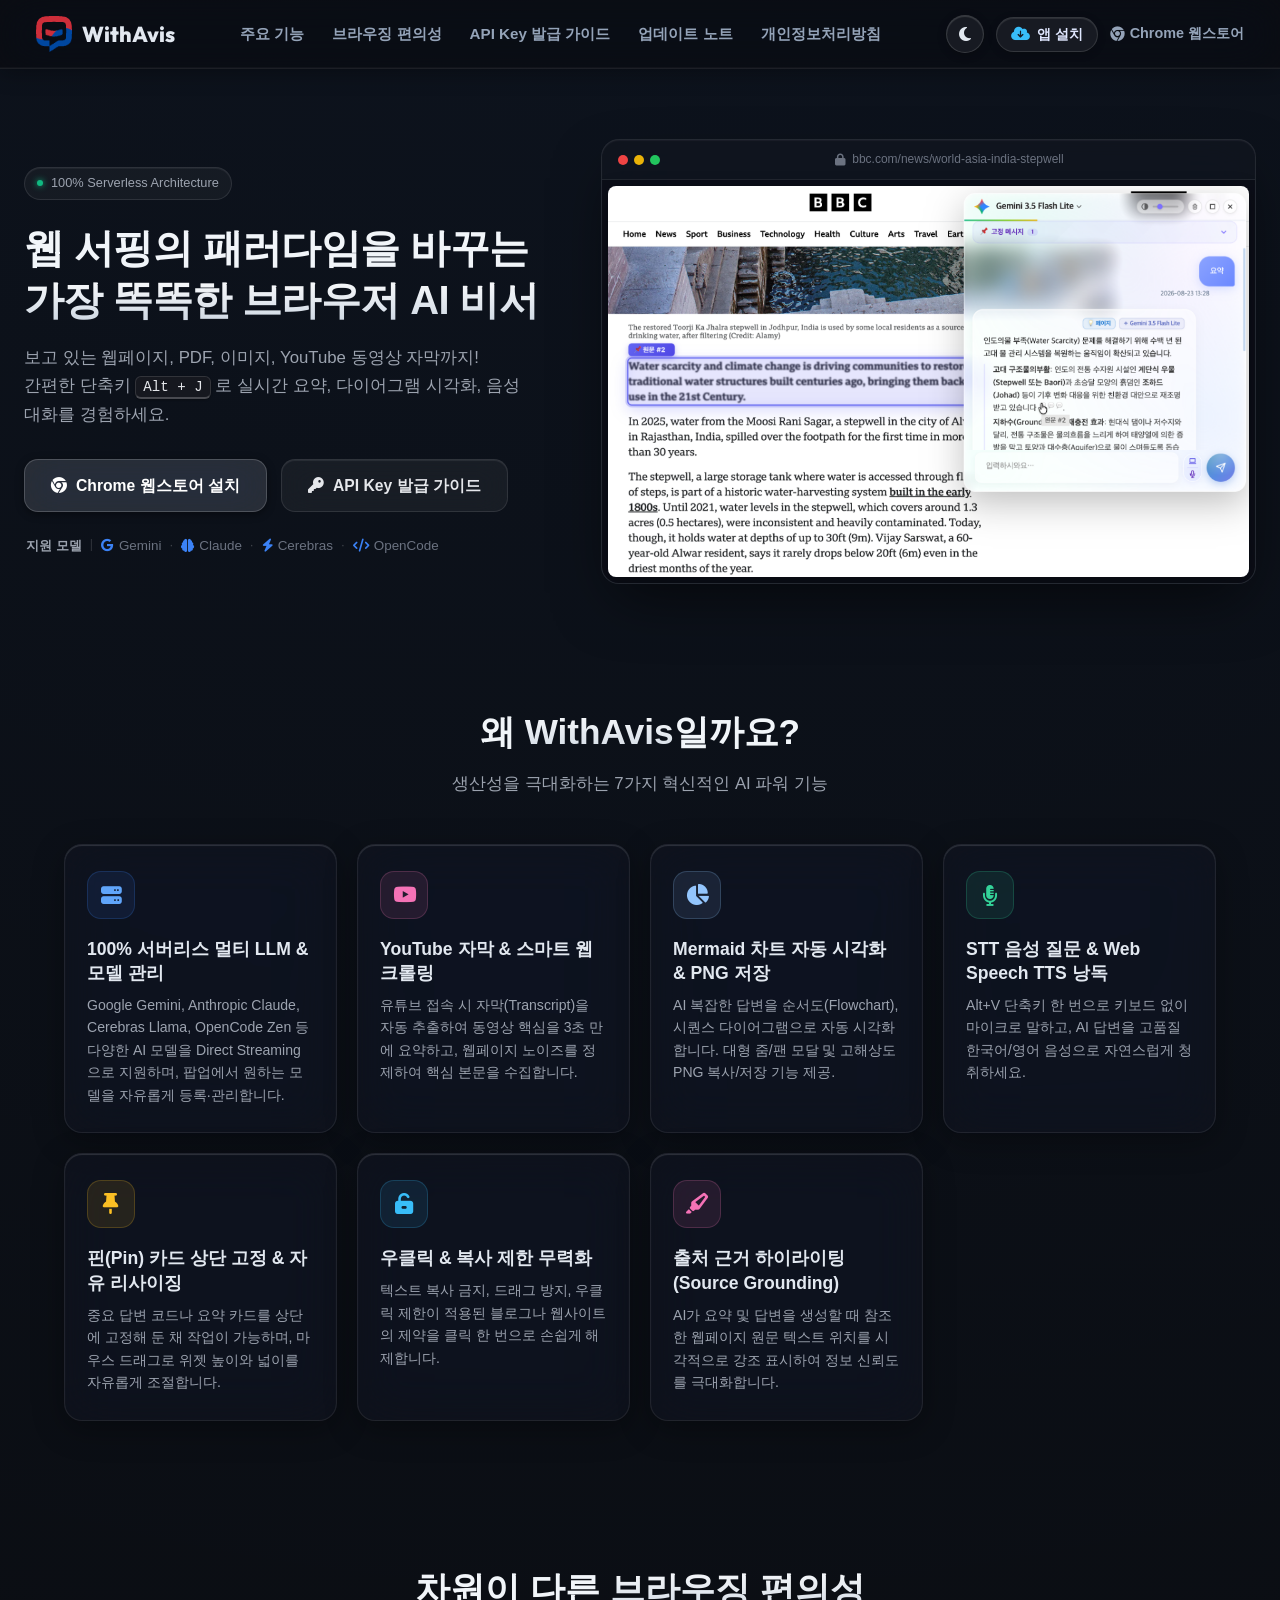
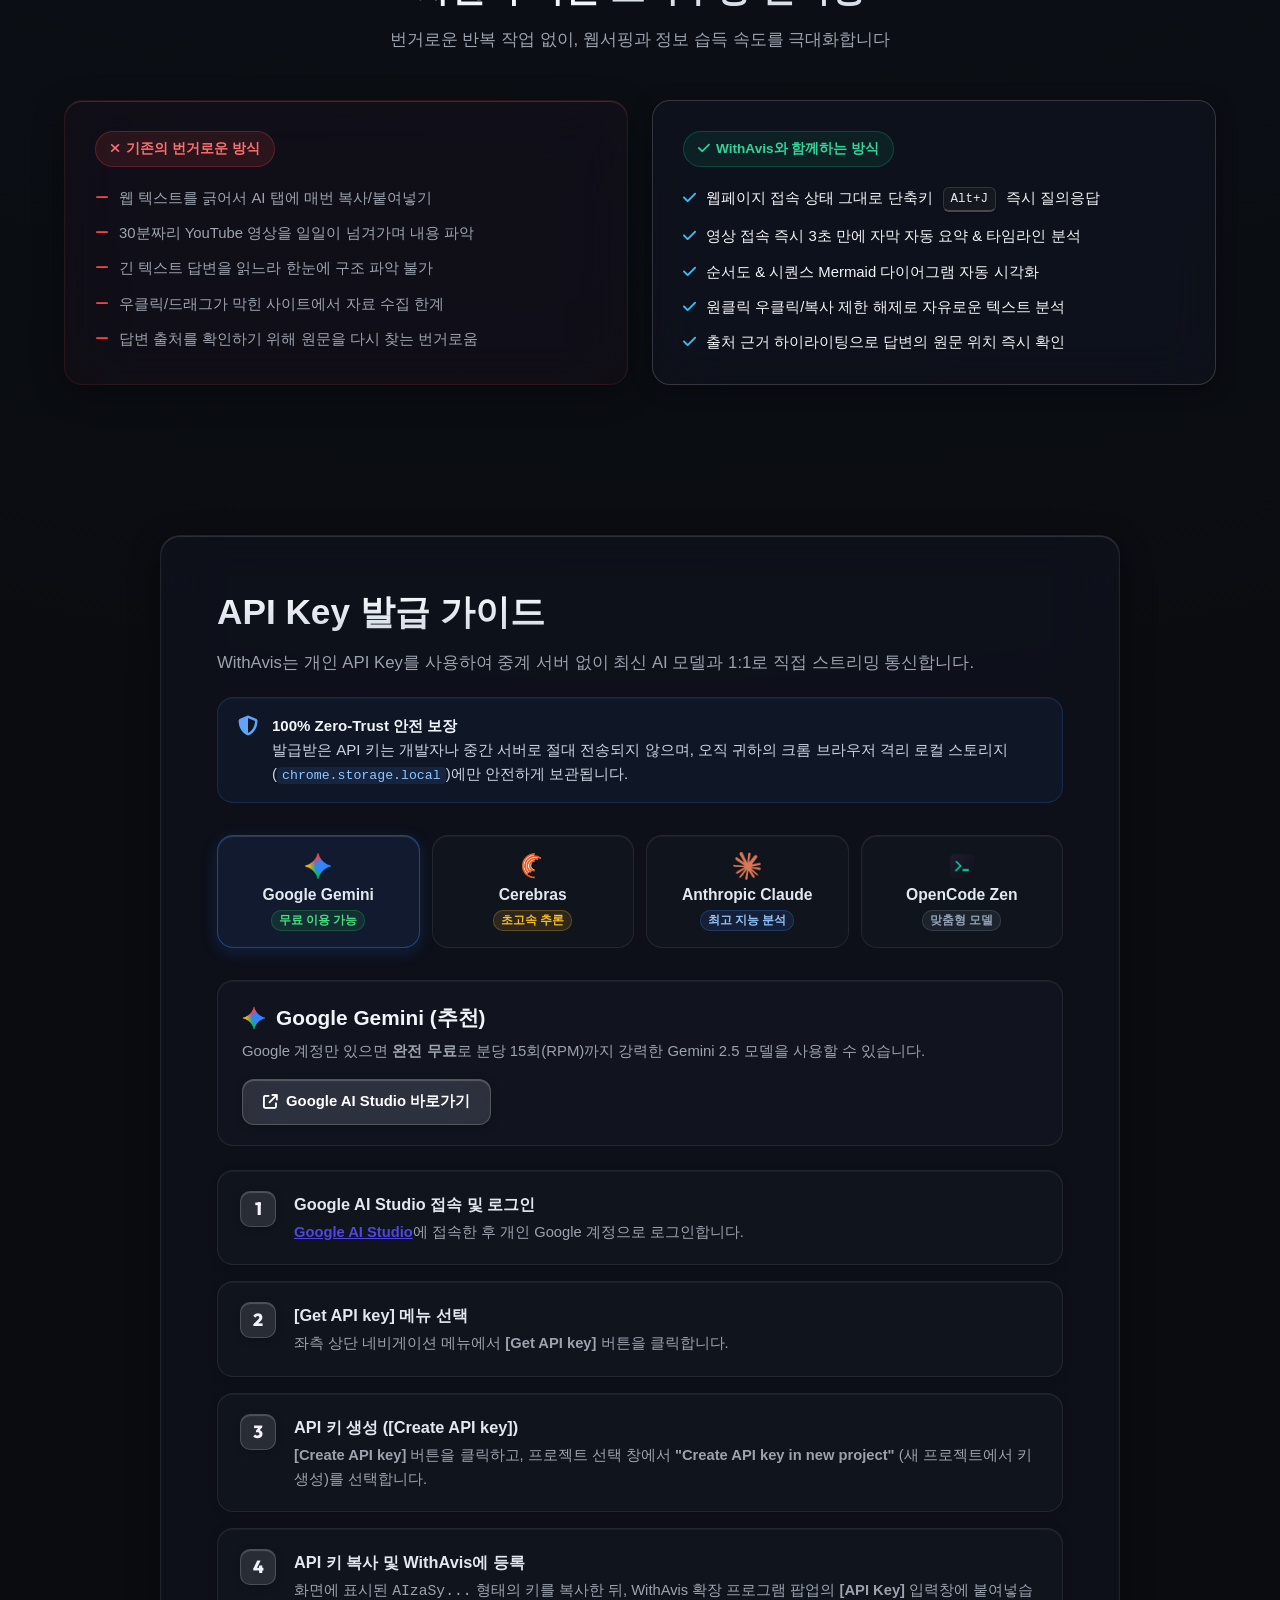
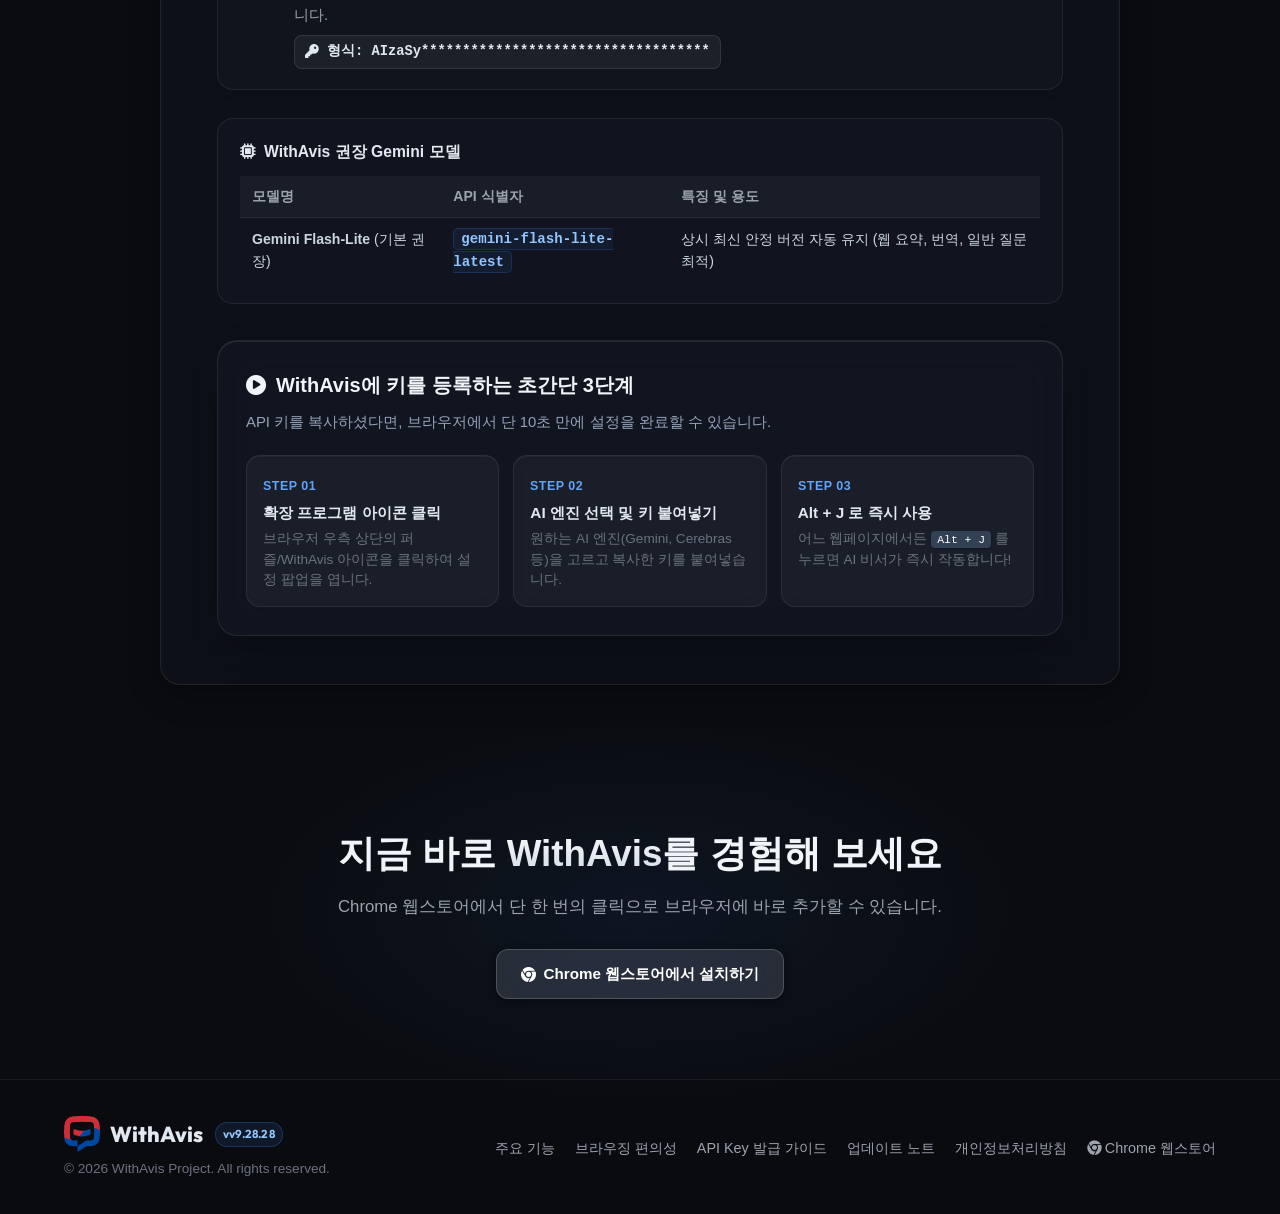
==== index.html @ b38e25d2 "chore(release): v9.28.28 웹사이트 리소스 릴리즈 동기화" ====
<!DOCTYPE html>
<html lang="ko">

<head>
    <meta charset="UTF-8">
    <meta name="viewport" content="width=device-width, initial-scale=1.0">
    <!-- Cache Control: 강제 새로고침 없이 최신 버전 즉시 반영 -->
    <meta http-equiv="Cache-Control" content="no-cache, no-store, must-revalidate">
    <meta http-equiv="Pragma" content="no-cache">
    <meta http-equiv="Expires" content="0">
    <title>WithAvis - 웹 서핑의 패러다임을 바꾸는 브라우저 AI 비서</title>
    <meta name="description"
        content="웹페이지, PDF, YouTube 자막을 실시간 분석하고 Mermaid 다이어그램 시각화 및 음성 대화를 제공하는 Chrome Manifest V3 기반 프리미엄 AI 대화 확장 프로그램">
    <meta name="keywords"
        content="WithAvis, Chrome Extension, AI Assistant, Gemini, Claude, Cerebras, OpenCode, Chrome 확장프로그램, AI 요약, 유튜브 자막 요약, Mermaid 시각화, Chrome Web Store">

    <!-- Open Graph -->
    <meta property="og:type" content="website">
    <meta property="og:title" content="WithAvis - 웹 서핑의 패러다임을 바꾸는 브라우저 AI 비서">
    <meta property="og:description" content="간편한 단축키(Alt+J)로 웹페이지 요약, 유튜브 자막 분석, 다이어그램 시각화, 스마트 브라우징을 경험하세요.">
    <meta property="og:image" content="assets/hero.png">

    <!-- Google Fonts -->
    <link rel="preconnect" href="https://fonts.googleapis.com">
    <link rel="preconnect" href="https://fonts.gstatic.com" crossorigin>
    <link
        href="https://fonts.googleapis.com/css2?family=Outfit:wght@300;400;500;600;700;800&family=Pretendard:wght@300;400;500;600;700;800&display=swap"
        rel="stylesheet">

    <!-- FontAwesome Icons -->
    <link rel="stylesheet" href="https://cdnjs.cloudflare.com/ajax/libs/font-awesome/6.4.0/css/all.min.css">

    <!-- Favicon & PWA Icons -->
    <link rel="icon" type="image/png" sizes="16x16" href="./assets/icon16.png?v=9.28.28">
    <link rel="icon" type="image/png" sizes="48x48" href="./assets/icon48.png?v=9.28.28">
    <link rel="icon" type="image/png" sizes="192x192" href="./assets/icon192.png?v=9.28.28">
    <link rel="icon" type="image/png" sizes="512x512" href="./assets/icon512.png?v=9.28.28">
    <link rel="apple-touch-icon" href="./assets/apple-touch-icon.png?v=9.28.28">
    <link rel="apple-touch-icon" sizes="180x180" href="./assets/apple-touch-icon.png?v=9.28.28">
    <link rel="apple-touch-icon" sizes="152x152" href="./assets/apple-touch-icon.png?v=9.28.28">
    <link rel="apple-touch-icon" sizes="120x120" href="./assets/apple-touch-icon.png?v=9.28.28">
    <link rel="apple-touch-icon-precomposed" href="./assets/apple-touch-icon.png?v=9.28.28">
    <link rel="manifest" href="./manifest.json?v=9.28.28">
    <meta name="theme-color" content="#0a0c10" media="(prefers-color-scheme: dark)">
    <meta name="theme-color" content="#f8fafc" media="(prefers-color-scheme: light)">
    <meta name="mobile-web-app-capable" content="yes">
    <meta name="apple-mobile-web-app-capable" content="yes">
    <meta name="apple-mobile-web-app-status-bar-style" content="black-translucent">
    <meta name="apple-mobile-web-app-title" content="WithAvis">
    <meta name="application-name" content="WithAvis">
    <meta name="msapplication-TileColor" content="#0a0b0e">
    <meta name="msapplication-TileImage" content="./assets/icon192.png?v=9.28.28">

    <!-- Stylesheet -->
    <link rel="stylesheet" href="styles.css?v=9.28.28">
</head>

<body>
    <!-- Background Glow & Interactive Mouse Cursor Orb Elements -->
    <div class="cursor-glow" id="cursorGlow"></div>
    <div class="bg-glow bg-glow-1"></div>
    <div class="bg-glow bg-glow-2"></div>
    <div class="bg-glow bg-glow-3"></div>

    <!-- Navigation Header (rendered by site-nav.js) -->
    <div id="site-navbar"></div>

    <!-- Hero Section -->
    <section class="hero-section">
        <div class="container hero-container">
            <div class="hero-content">
                <div class="hero-pill">
                    <span class="pill-dot"></span> 100% Serverless Architecture
                </div>
                <h1 class="hero-title">
                    웹 서핑의 패러다임을 바꾸는 <br>
                    <span class="gradient-text">가장 똑똑한 브라우저 AI 비서</span>
                </h1>
                <p class="hero-description">
                    보고 있는 웹페이지, PDF, 이미지, YouTube 동영상 자막까지!<br>
                    간편한 단축키 <kbd>Alt + J</kbd> 로 실시간 요약, 다이어그램 시각화, 음성 대화를 경험하세요.
                </p>

                <div class="hero-btns">
                    <a href="https://chromewebstore.google.com/detail/withavis/nloideoniafncdiplnodlghojenpfbjg"
                        target="_blank" class="btn btn-lg btn-primary shadow-glow">
                        <i class="fa-brands fa-chrome"></i> Chrome 웹스토어 설치
                    </a>
                    <a href="#api-guide" class="btn btn-lg btn-glass">
                        <i class="fa-solid fa-key"></i> API Key 발급 가이드
                    </a>
                </div>

                <div class="hero-supported-models">
                    <span class="models-label">지원 모델</span>
                    <span class="models-pipe">|</span>
                    <span class="model-name"><i class="fa-brands fa-google"></i> Gemini</span>
                    <span class="model-dot">·</span>
                    <span class="model-name"><i class="fa-solid fa-brain"></i> Claude</span>
                    <span class="model-dot">·</span>
                    <span class="model-name"><i class="fa-solid fa-bolt"></i> Cerebras</span>
                    <span class="model-dot">·</span>
                    <span class="model-name"><i class="fa-solid fa-code"></i> OpenCode</span>
                </div>
            </div>

            <!-- Hero Image Preview Mockup -->
            <div class="hero-image-wrapper">
                <div class="glass-card mockup-card">
                    <div class="mockup-header">
                        <div class="dots">
                            <span class="dot red"></span>
                            <span class="dot yellow"></span>
                            <span class="dot green"></span>
                        </div>
                        <div class="mockup-url">
                            <i class="fa-solid fa-lock"></i> bbc.com/news/world-asia-india-stepwell
                        </div>
                    </div>
                    <div class="mockup-body">
                        <img src="assets/hero.png" alt="WithAvis AI Widget Preview" class="hero-img">
                    </div>
                </div>
            </div>
        </div>
    </section>

    <!-- Features Section -->
    <section id="features" class="features-section">
        <div class="container">
            <div class="section-header">
                <h2 class="section-title">왜 <span class="gradient-text">WithAvis</span>일까요?</h2>
                <p class="section-subtitle">생산성을 극대화하는 7가지 혁신적인 AI 파워 기능</p>
            </div>

            <div class="features-grid">
                <!-- Feature 1 -->
                <div class="feature-card glass-card">
                    <div class="feature-icon gradient-icon-1">
                        <i class="fa-solid fa-server"></i>
                    </div>
                    <h3>100% 서버리스 멀티 LLM & 모델 관리</h3>
                    <p>Google Gemini, Anthropic Claude, Cerebras Llama, OpenCode Zen 등 다양한 AI 모델을 Direct Streaming으로 지원하며, 팝업에서 원하는
                        모델을 자유롭게 등록·관리합니다.</p>
                </div>

                <!-- Feature 2 -->
                <div class="feature-card glass-card">
                    <div class="feature-icon gradient-icon-2">
                        <i class="fa-brands fa-youtube"></i>
                    </div>
                    <h3>YouTube 자막 & 스마트 웹 크롤링</h3>
                    <p>유튜브 접속 시 자막(Transcript)을 자동 추출하여 동영상 핵심을 3초 만에 요약하고, 웹페이지 노이즈를 정제하여 핵심 본문을 수집합니다.</p>
                </div>

                <!-- Feature 3 -->
                <div class="feature-card glass-card">
                    <div class="feature-icon gradient-icon-3">
                        <i class="fa-solid fa-chart-pie"></i>
                    </div>
                    <h3>Mermaid 차트 자동 시각화 & PNG 저장</h3>
                    <p>AI 복잡한 답변을 순서도(Flowchart), 시퀀스 다이어그램으로 자동 시각화합니다. 대형 줌/팬 모달 및 고해상도 PNG 복사/저장 기능 제공.</p>
                </div>

                <!-- Feature 4 -->
                <div class="feature-card glass-card">
                    <div class="feature-icon gradient-icon-4">
                        <i class="fa-solid fa-microphone-lines"></i>
                    </div>
                    <h3>STT 음성 질문 & Web Speech TTS 낭독</h3>
                    <p>Alt+V 단축키 한 번으로 키보드 없이 마이크로 말하고, AI 답변을 고품질 한국어/영어 음성으로 자연스럽게 청취하세요.</p>
                </div>

                <!-- Feature 5 -->
                <div class="feature-card glass-card">
                    <div class="feature-icon gradient-icon-5">
                        <i class="fa-solid fa-thumbtack"></i>
                    </div>
                    <h3>핀(Pin) 카드 상단 고정 & 자유 리사이징</h3>
                    <p>중요 답변 코드나 요약 카드를 상단에 고정해 둔 채 작업이 가능하며, 마우스 드래그로 위젯 높이와 넓이를 자유롭게 조절합니다.</p>
                </div>

                <!-- Feature 6 -->
                <div class="feature-card glass-card">
                    <div class="feature-icon gradient-icon-6">
                        <i class="fa-solid fa-unlock-keyhole"></i>
                    </div>
                    <h3>우클릭 & 복사 제한 무력화</h3>
                    <p>텍스트 복사 금지, 드래그 방지, 우클릭 제한이 적용된 블로그나 웹사이트의 제약을 클릭 한 번으로 손쉽게 해제합니다.</p>
                </div>

                <!-- Feature 7 -->
                <div class="feature-card glass-card">
                    <div class="feature-icon gradient-icon-2">
                        <i class="fa-solid fa-highlighter"></i>
                    </div>
                    <h3>출처 근거 하이라이팅 (Source Grounding)</h3>
                    <p>AI가 요약 및 답변을 생성할 때 참조한 웹페이지 원문 텍스트 위치를 시각적으로 강조 표시하여 정보 신뢰도를 극대화합니다.</p>
                </div>
            </div>
        </div>
    </section>

    <!-- Browsing Convenience Comparison -->
    <section id="why" class="comparison-section">
        <div class="container">
            <div class="section-header">
                <h2 class="section-title">차원이 다른 <span class="gradient-text">브라우징 편의성</span></h2>
                <p class="section-subtitle">번거로운 반복 작업 없이, 웹서핑과 정보 습득 속도를 극대화합니다</p>
            </div>

            <div class="comparison-grid">
                <div class="comp-card before-card glass-card">
                    <div class="comp-badge bad"><i class="fa-solid fa-xmark"></i> 기존의 번거로운 방식</div>
                    <ul>
                        <li><i class="fa-solid fa-minus"></i> 웹 텍스트를 긁어서 AI 탭에 매번 복사/붙여넣기</li>
                        <li><i class="fa-solid fa-minus"></i> 30분짜리 YouTube 영상을 일일이 넘겨가며 내용 파악</li>
                        <li><i class="fa-solid fa-minus"></i> 긴 텍스트 답변을 읽느라 한눈에 구조 파악 불가</li>
                        <li><i class="fa-solid fa-minus"></i> 우클릭/드래그가 막힌 사이트에서 자료 수집 한계</li>
                        <li><i class="fa-solid fa-minus"></i> 답변 출처를 확인하기 위해 원문을 다시 찾는 번거로움</li>
                    </ul>
                </div>

                <div class="comp-card after-card glass-card glow-border">
                    <div class="comp-badge good"><i class="fa-solid fa-check"></i> WithAvis와 함께하는 방식</div>
                    <ul>
                        <li><i class="fa-solid fa-check"></i> 웹페이지 접속 상태 그대로 단축키 <kbd>Alt+J</kbd> 즉시 질의응답</li>
                        <li><i class="fa-solid fa-check"></i> 영상 접속 즉시 3초 만에 자막 자동 요약 & 타임라인 분석</li>
                        <li><i class="fa-solid fa-check"></i> 순서도 & 시퀀스 Mermaid 다이어그램 자동 시각화</li>
                        <li><i class="fa-solid fa-check"></i> 원클릭 우클릭/복사 제한 해제로 자유로운 텍스트 분석</li>
                        <li><i class="fa-solid fa-check"></i> 출처 근거 하이라이팅으로 답변의 원문 위치 즉시 확인</li>
                    </ul>
                </div>
            </div>
        </div>
    </section>

    <!-- API Key Guide Section -->
    <section id="api-guide" class="guide-section">
        <div class="container">
            <div class="guide-card">
                <!-- Header -->
                <div class="section-header" style="text-align: left; margin-bottom: 0;">
                    <h2 class="section-title"><span class="gradient-text">API Key 발급 가이드</span></h2>
                    <p class="section-subtitle">WithAvis는 개인 API Key를 사용하여 중계 서버 없이 최신 AI 모델과 1:1로 직접 스트리밍 통신합니다.</p>
                </div>

                <div class="privacy-alert-banner">
                    <i class="fa-solid fa-shield-halved"></i>
                    <div>
                        <strong>100% Zero-Trust 안전 보장</strong><br>
                        발급받은 API 키는 개발자나 중간 서버로 절대 전송되지 않으며, 오직 귀하의 크롬 브라우저 격리 로컬 스토리지(<code>chrome.storage.local</code>)에만 안전하게 보관됩니다.
                    </div>
                </div>

                <!-- Maker Selector Tabs -->
                <div class="maker-tabs">
                    <button type="button" class="maker-tab-btn active" data-maker="gemini">
                        <img src="assets/gemini.png" alt="Gemini" class="tab-logo">
                        <span class="tab-name">Google Gemini</span>
                        <span class="tab-badge free">무료 이용 가능</span>
                    </button>
                    <button type="button" class="maker-tab-btn" data-maker="cerebras">
                        <img src="assets/cerebras.png" alt="Cerebras" class="tab-logo">
                        <span class="tab-name">Cerebras</span>
                        <span class="tab-badge speed">초고속 추론</span>
                    </button>
                    <button type="button" class="maker-tab-btn" data-maker="claude">
                        <img src="assets/claude.png" alt="Claude" class="tab-logo">
                        <span class="tab-name">Anthropic Claude</span>
                        <span class="tab-badge power">최고 지능 분석</span>
                    </button>
                    <button type="button" class="maker-tab-btn" data-maker="opencode">
                        <img src="assets/opencode.png" alt="OpenCode Zen" class="tab-logo">
                        <span class="tab-name">OpenCode Zen</span>
                        <span class="tab-badge custom">맞춤형 모델</span>
                    </button>
                </div>

                <!-- 1. Google Gemini Guide Panel -->
                <div class="maker-panel active" id="panel-gemini">
                    <div class="maker-overview">
                        <div class="overview-info">
                            <h3><img src="assets/gemini.png" alt="Gemini" style="width:24px; vertical-align:middle;"> Google Gemini (추천)</h3>
                            <p>Google 계정만 있으면 <strong>완전 무료</strong>로 분당 15회(RPM)까지 강력한 Gemini 2.5 모델을 사용할 수 있습니다.</p>
                        </div>
                        <a href="https://aistudio.google.com/app/apikey" target="_blank" rel="noopener noreferrer" class="btn-portal">
                            <i class="fa-solid fa-arrow-up-right-from-square"></i> Google AI Studio 바로가기
                        </a>
                    </div>

                    <div class="step-list">
                        <div class="step-card">
                            <div class="step-num">1</div>
                            <div class="step-body">
                                <div class="step-title">Google AI Studio 접속 및 로그인</div>
                                <div class="step-desc">
                                    <a href="https://aistudio.google.com/" target="_blank" rel="noopener noreferrer" style="color:#4f46e5; font-weight:600;">Google AI Studio</a>에 접속한 후 개인 Google 계정으로 로그인합니다.
                                </div>
                            </div>
                        </div>

                        <div class="step-card">
                            <div class="step-num">2</div>
                            <div class="step-body">
                                <div class="step-title">[Get API key] 메뉴 선택</div>
                                <div class="step-desc">
                                    좌측 상단 네비게이션 메뉴에서 <strong>[Get API key]</strong> 버튼을 클릭합니다.
                                </div>
                            </div>
                        </div>

                        <div class="step-card">
                            <div class="step-num">3</div>
                            <div class="step-body">
                                <div class="step-title">API 키 생성 ([Create API key])</div>
                                <div class="step-desc">
                                    <strong>[Create API key]</strong> 버튼을 클릭하고, 프로젝트 선택 창에서 <strong>"Create API key in new project"</strong> (새 프로젝트에서 키 생성)를 선택합니다.
                                </div>
                            </div>
                        </div>

                        <div class="step-card">
                            <div class="step-num">4</div>
                            <div class="step-body">
                                <div class="step-title">API 키 복사 및 WithAvis에 등록</div>
                                <div class="step-desc">
                                    화면에 표시된 <code>AIzaSy...</code> 형태의 키를 복사한 뒤, WithAvis 확장 프로그램 팝업의 <strong>[API Key]</strong> 입력창에 붙여넣습니다.
                                </div>
                                <div class="step-code-box"><i class="fa-solid fa-key"></i> 형식: AIzaSy***********************************</div>
                            </div>
                        </div>
                    </div>

                    <div class="spec-box">
                        <h4><i class="fa-solid fa-microchip"></i> WithAvis 권장 Gemini 모델</h4>
                        <table class="spec-table">
                            <thead>
                                <tr>
                                    <th>모델명</th>
                                    <th>API 식별자</th>
                                    <th>특징 및 용도</th>
                                </tr>
                            </thead>
                            <tbody>
                                <tr>
                                    <td><strong>Gemini Flash-Lite</strong> (기본 권장)</td>
                                    <td><span class="model-tag">gemini-flash-lite-latest</span></td>
                                    <td>상시 최신 안정 버전 자동 유지 (웹 요약, 번역, 일반 질문 최적)</td>
                                </tr>
                            </tbody>
                        </table>
                    </div>
                </div>

                <!-- 2. Cerebras Guide Panel -->
                <div class="maker-panel" id="panel-cerebras">
                    <div class="maker-overview">
                        <div class="overview-info">
                            <h3><img src="assets/cerebras.png" alt="Cerebras" style="width:24px; vertical-align:middle;"> Cerebras Cloud Inference</h3>
                            <p>전 세계에서 가장 빠른 추론 엔진! <strong>초당 1,000토큰 이상의 광속 응답</strong>과 무료 일일 할당량을 제공합니다.</p>
                        </div>
                        <a href="https://cloud.cerebras.ai/" target="_blank" rel="noopener noreferrer" class="btn-portal">
                            <i class="fa-solid fa-arrow-up-right-from-square"></i> Cerebras Cloud 바로가기
                        </a>
                    </div>

                    <div class="step-list">
                        <div class="step-card">
                            <div class="step-num">1</div>
                            <div class="step-body">
                                <div class="step-title">Cerebras Cloud 가입 및 로그인</div>
                                <div class="step-desc">
                                    <a href="https://cloud.cerebras.ai/" target="_blank" rel="noopener noreferrer" style="color:#4f46e5; font-weight:600;">cloud.cerebras.ai</a>에 접속하여 이메일 또는 GitHub 계정으로 가입 및 로그인합니다.
                                </div>
                            </div>
                        </div>

                        <div class="step-card">
                            <div class="step-num">2</div>
                            <div class="step-body">
                                <div class="step-title">[API Keys] 메뉴 이동</div>
                                <div class="step-desc">
                                    대시보드 좌측 사이드바 메뉴에서 <strong>[API Keys]</strong> 탭을 클릭합니다.
                                </div>
                            </div>
                        </div>

                        <div class="step-card">
                            <div class="step-num">3</div>
                            <div class="step-body">
                                <div class="step-title">새 API 키 발급 ([Create Key])</div>
                                <div class="step-desc">
                                    <strong>[+ Create New Key]</strong> 버튼을 누르고 키 이름(예: <code>WithAvis</code>)을 입력한 뒤 생성합니다.
                                </div>
                            </div>
                        </div>

                        <div class="step-card">
                            <div class="step-num">4</div>
                            <div class="step-body">
                                <div class="step-title">키 복사 및 등록</div>
                                <div class="step-desc">
                                    생성된 <code>csk-...</code> 형태의 키를 복사하여 WithAvis 확장 프로그램 팝업에 등록합니다.
                                </div>
                                <div class="step-code-box"><i class="fa-solid fa-key"></i> 형식: csk-***********************************</div>
                            </div>
                        </div>
                    </div>

                    <div class="spec-box">
                        <h4><i class="fa-solid fa-microchip"></i> WithAvis 권장 Cerebras 모델</h4>
                        <table class="spec-table">
                            <thead>
                                <tr>
                                    <th>모델명</th>
                                    <th>API 식별자</th>
                                    <th>특징 및 용도</th>
                                </tr>
                            </thead>
                            <tbody>
                                <tr>
                                    <td><strong>Qwen 3.8 27B</strong> (권장)</td>
                                    <td><span class="model-tag">qwen-3.8-27b</span></td>
                                    <td>멀티모달 에이전트 코딩·도구 호출에 최적화된 최신 모델</td>
                                </tr>
                                <tr>
                                    <td><strong>GPT OSS 120B</strong></td>
                                    <td><span class="model-tag">gpt-oss-120b</span></td>
                                    <td>120B 파라미터 대형 모델, 심층 분석 및 복잡한 추론에 적합</td>
                                </tr>
                            </tbody>
                        </table>
                    </div>
                </div>

                <!-- 3. Anthropic Claude Guide Panel -->
                <div class="maker-panel" id="panel-claude">
                    <div class="maker-overview">
                        <div class="overview-info">
                            <h3><img src="assets/claude.png" alt="Claude" style="width:24px; vertical-align:middle;"> Anthropic Claude</h3>
                            <p>정교한 문맥 분석과 고난도 코딩/글쓰기 추론 능력을 자랑하는 최고 성능의 AI 모델입니다.</p>
                        </div>
                        <a href="https://console.anthropic.com/" target="_blank" rel="noopener noreferrer" class="btn-portal">
                            <i class="fa-solid fa-arrow-up-right-from-square"></i> Anthropic Console 바로가기
                        </a>
                    </div>

                    <div class="step-list">
                        <div class="step-card">
                            <div class="step-num">1</div>
                            <div class="step-body">
                                <div class="step-title">Anthropic Console 가입</div>
                                <div class="step-desc">
                                    <a href="https://console.anthropic.com/" target="_blank" rel="noopener noreferrer" style="color:#4f46e5; font-weight:600;">Anthropic Console</a>에 접속하여 계정을 생성하고 로그인합니다.
                                </div>
                            </div>
                        </div>

                        <div class="step-card">
                            <div class="step-num">2</div>
                            <div class="step-body">
                                <div class="step-title">크레딧 충전 (Billing)</div>
                                <div class="step-desc">
                                    [Settings] ➔ [Billing] 메뉴에서 결제 카드를 등록하고 원하는 금액(최소 )의 선불 크레딧을 충전합니다.
                                </div>
                            </div>
                        </div>

                        <div class="step-card">
                            <div class="step-num">3</div>
                            <div class="step-body">
                                <div class="step-title">API 키 생성</div>
                                <div class="step-desc">
                                    [API Keys] 메뉴로 이동하여 <strong>[+ Create Key]</strong>를 클릭하고 키를 생성합니다.
                                </div>
                            </div>
                        </div>

                        <div class="step-card">
                            <div class="step-num">4</div>
                            <div class="step-body">
                                <div class="step-title">WithAvis에 등록</div>
                                <div class="step-desc">
                                    <code>sk-ant-...</code> 형태의 키를 복사하여 WithAvis 확장 팝업의 [Claude API Key]에 붙여넣습니다.
                                </div>
                                <div class="step-code-box"><i class="fa-solid fa-key"></i> 형식: sk-ant-api03-*****************************</div>
                            </div>
                        </div>
                    </div>

                    <div class="spec-box">
                        <h4><i class="fa-solid fa-microchip"></i> WithAvis 권장 Claude 모델</h4>
                        <table class="spec-table">
                            <thead>
                                <tr>
                                    <th>모델명</th>
                                    <th>API 식별자</th>
                                    <th>특징 및 용도</th>
                                </tr>
                            </thead>
                            <tbody>
                                <tr>
                                    <td><strong>Claude Sonnet 4.5</strong> (권장)</td>
                                    <td><span class="model-tag">claude-sonnet-4-5-20250929</span></td>
                                    <td>코딩·에이전트 워크플로우에 최적화된 최신 플래그십</td>
                                </tr>
                                <tr>
                                    <td><strong>Claude Opus 4.1</strong></td>
                                    <td><span class="model-tag">claude-opus-4-1-20250805</span></td>
                                    <td>복잡한 추론·심층 분석에 특화된 고성능 모델</td>
                                </tr>
                            </tbody>
                        </table>
                    </div>
                </div>

                <!-- 4. OpenCode Zen Guide Panel -->
                <div class="maker-panel" id="panel-opencode">
                    <div class="maker-overview">
                        <div class="overview-info">
                            <h3><img src="assets/opencode.png" alt="OpenCode" style="width:24px; vertical-align:middle; border-radius:4px;"> OpenCode Zen</h3>
                            <p>OpenCode Zen 플랫폼 및 OpenAI API 스펙과 호환되는 엔드포인트를 연결하여 다양한 맞춤형 AI 모델을 사용할 수 있습니다.</p>
                        </div>
                        <a href="https://opencode.ai/" target="_blank" rel="noopener noreferrer" class="btn-portal">
                            <i class="fa-solid fa-arrow-up-right-from-square"></i> OpenCode 바로가기
                        </a>
                    </div>

                    <div class="step-list">
                        <div class="step-card">
                            <div class="step-num">1</div>
                            <div class="step-body">
                                <div class="step-title">OpenCode 포털 접속 및 로그인</div>
                                <div class="step-desc">
                                    <a href="https://opencode.ai/" target="_blank" rel="noopener noreferrer" style="color:#4f46e5; font-weight:600;">opencode.ai</a> 또는 호환 포털에 접속하여 로그인합니다.
                                </div>
                            </div>
                        </div>

                        <div class="step-card">
                            <div class="step-num">2</div>
                            <div class="step-body">
                                <div class="step-title">API Keys 메뉴에서 키 발급</div>
                                <div class="step-desc">
                                    대시보드의 [API Keys] 섹션에서 새 Secret Key를 발급받습니다.
                                </div>
                            </div>
                        </div>

                        <div class="step-card">
                            <div class="step-num">3</div>
                            <div class="step-body">
                                <div class="step-title">WithAvis에 등록 및 모델 설정</div>
                                <div class="step-desc">
                                    발급된 API Key를 WithAvis 팝업의 <strong>[OpenCode Zen]</strong> 엔진 항목에 입력합니다.
                                </div>
                                <div class="step-code-box"><i class="fa-solid fa-key"></i> 형식: zen-*** 또는 sk-***</div>
                            </div>
                        </div>
                    </div>
                </div>

                <!-- WithAvis 3-Step Setup Banner -->
                <div class="register-guide-card">
                    <h3><i class="fa-solid fa-circle-play"></i> WithAvis에 키를 등록하는 초간단 3단계</h3>
                    <p>API 키를 복사하셨다면, 브라우저에서 단 10초 만에 설정을 완료할 수 있습니다.</p>
                    <div class="register-steps-grid">
                        <div class="reg-step-item">
                            <span class="reg-num">STEP 01</span>
                            <h5>확장 프로그램 아이콘 클릭</h5>
                            <p>브라우저 우측 상단의 퍼즐/WithAvis 아이콘을 클릭하여 설정 팝업을 엽니다.</p>
                        </div>
                        <div class="reg-step-item">
                            <span class="reg-num">STEP 02</span>
                            <h5>AI 엔진 선택 및 키 붙여넣기</h5>
                            <p>원하는 AI 엔진(Gemini, Cerebras 등)을 고르고 복사한 키를 붙여넣습니다.</p>
                        </div>
                        <div class="reg-step-item">
                            <span class="reg-num">STEP 03</span>
                            <h5>Alt + J 로 즉시 사용</h5>
                            <p>어느 웹페이지에서든 <kbd style="background:#334155; color:#fff; border:none; padding:2px 6px; border-radius:4px;">Alt + J</kbd> 를 누르면 AI 비서가 즉시 작동합니다!</p>
                        </div>
                    </div>
                </div>

            </div>
        </div>
    </section>

    <!-- Install CTA Section -->
    <section class="cta-section">
        <div class="container cta-container">
            <h2 class="cta-title">지금 바로 <span class="gradient-text">WithAvis</span>를 경험해 보세요</h2>
            <p class="cta-subtitle">Chrome 웹스토어에서 단 한 번의 클릭으로 브라우저에 바로 추가할 수 있습니다.</p>

            <div class="cta-actions">
                <a href="https://chromewebstore.google.com/detail/withavis/nloideoniafncdiplnodlghojenpfbjg"
                    target="_blank" class="btn btn-lg btn-primary shadow-glow">
                    <i class="fa-brands fa-chrome"></i> Chrome 웹스토어에서 설치하기
                </a>
            </div>
        </div>
    </section>

    <!-- Footer (rendered by site-nav.js) -->
    <div id="site-footer"></div>

    <!-- Shared Navigation -->
    <script src="site-nav.js?v=9.28.28"></script>
    <!-- Script -->
    <script src="script.js"></script>
    <!-- Maker Tab Script -->
    <script>
        document.addEventListener('DOMContentLoaded', () => {
            const tabs = document.querySelectorAll('.maker-tab-btn');
            const panels = document.querySelectorAll('.maker-panel');

            tabs.forEach(tab => {
                tab.addEventListener('click', () => {
                    const maker = tab.getAttribute('data-maker');
                    tabs.forEach(t => t.classList.remove('active'));
                    panels.forEach(p => p.classList.remove('active'));

                    tab.classList.add('active');
                    const targetPanel = document.getElementById('panel-' + maker);
                    if (targetPanel) {
                        targetPanel.classList.add('active');
                    }
                });
            });
        });
    </script>
</body>

</html>
---- styles.css ----
/* ═══════════════════════════════════════════════════════════════════
   WithAvis Landing Page — Ultra-Transparent Liquid Glass (Linear / WWDC25 스타일)
   ═══════════════════════════════════════════════════════════════════ */

:root {
    /* ── Liquid Glass Dark 베이스 ── */
    --bg-base: #0a0c10;
    --bg-surface: rgba(18, 22, 30, 0.7);
    --bg-card: rgba(20, 24, 34, 0.45);

    --border-light: rgba(255, 255, 255, 0.08);
    --border-hover: rgba(255, 255, 255, 0.2);
    --glass-rim: inset 0 1px 1px 0 rgba(255, 255, 255, 0.14);
    --glass-shadow: 0 8px 32px 0 rgba(0, 0, 0, 0.32);

    /* ── 세련된 사파이어 / 인디고 슬레이트 악센트 (AI 네온 보라 탈피) ── */
    --primary: #3b82f6;
    --primary-soft: rgba(59, 130, 246, 0.12);
    --primary-hover: #2563eb;
    --primary-glow: rgba(59, 130, 246, 0.2);

    --accent-lavender: rgba(167, 139, 250, 0.08);
    --accent-sky: rgba(56, 189, 248, 0.08);
    --accent-rose: rgba(244, 114, 182, 0.08);
    --accent-mint: rgba(52, 211, 153, 0.08);
    --accent-amber: rgba(251, 191, 36, 0.08);

    /* ── 텍스트 컬러 ── */
    --text-main: #f3f4f6;
    --text-muted: #9ca3af;
    --text-dim: #6b7280;

    --radius-lg: 18px;
    --radius-md: 12px;
    --radius-sm: 8px;

    --font-outfit: 'Outfit', sans-serif;
    --font-pretendard: 'Pretendard', -apple-system, BlinkMacSystemFont, 'Segoe UI', Roboto, sans-serif;
}

* {
    margin: 0;
    padding: 0;
    box-sizing: border-box;
}

html {
    scroll-behavior: smooth;
    font-family: var(--font-pretendard);
    background-color: var(--bg-base);
    color: var(--text-main);
    overflow-x: hidden;
}

body {
    position: relative;
    line-height: 1.6;
    background: #0a0c10;
    background-image: radial-gradient(circle at 50% -15%, rgba(59, 130, 246, 0.07) 0%, transparent 60%);
    -webkit-font-smoothing: antialiased;
    min-height: 100vh;
}

/* ── 몽환적인 AI 네온 글로우 오브 전면 비활성화 ── */
.cursor-glow,
.bg-glow,
.bg-glow-1,
.bg-glow-2,
.bg-glow-3 {
    display: none !important;
}

.container {
    max-width: 1200px;
    margin: 0 auto;
    padding: 0 24px;
    position: relative;
    z-index: 1;
}

/* ── 초투명 Liquid Glass 카드 (저심도 림 하이라이트) ── */
.glass-card {
    position: relative;
    background: var(--bg-card);
    backdrop-filter: blur(24px) saturate(180%);
    -webkit-backdrop-filter: blur(24px) saturate(180%);
    border: 1px solid var(--border-light);
    border-radius: var(--radius-lg);
    box-shadow: var(--glass-rim), var(--glass-shadow);
    transition: all 0.25s cubic-bezier(0.16, 1, 0.3, 1);
    overflow: hidden;
}

/* 절제된 마우스 스팟라이트 리플렉션 */
.glass-card::after {
    content: '';
    position: absolute;
    inset: 0;
    background: radial-gradient(
        400px circle at var(--mouse-x, -1000px) var(--mouse-y, -1000px), 
        rgba(255, 255, 255, 0.03) 0%, 
        transparent 60%
    );
    pointer-events: none;
    border-radius: inherit;
    z-index: 1;
    opacity: 0;
    transition: opacity 0.25s ease;
}

.glass-card:hover::after {
    opacity: 1;
}

.glass-card:hover {
    border-color: var(--border-hover);
    box-shadow: inset 0 1px 1px 0 rgba(255, 255, 255, 0.24), 0 12px 36px rgba(0, 0, 0, 0.45);
    transform: translateY(-2px);
}

/* ── 정갈한 실버/화이트 타이틀 텍스트 ── */
.gradient-text {
    background: linear-gradient(180deg, #ffffff 0%, #cbd5e1 100%);
    -webkit-background-clip: text;
    -webkit-text-fill-color: transparent;
    display: inline-block;
}

/* ── kbd 스타일 (Raycast 키캡) ── */
kbd {
    background: #16181f;
    border: 1px solid rgba(255, 255, 255, 0.12);
    border-bottom: 2px solid rgba(255, 255, 255, 0.22);
    border-radius: 6px;
    padding: 2px 7px;
    font-size: 0.84em;
    font-family: ui-monospace, SFMono-Regular, Menlo, Monaco, Consolas, monospace;
    color: #e5e7eb;
    box-shadow: 0 1px 2px rgba(0, 0, 0, 0.3);
}

/* ── 네비게이션 바 (초투명 Liquid Glass 캡슐 리본) ── */
.navbar {
    position: sticky;
    top: 0;
    width: 100%;
    z-index: 100;
    background: rgba(10, 12, 16, 0.72);
    -webkit-backdrop-filter: blur(24px) saturate(180%);
    backdrop-filter: blur(24px) saturate(180%);
    border-bottom: 1px solid rgba(255, 255, 255, 0.08);
    box-shadow: inset 0 -1px 0 0 rgba(255, 255, 255, 0.03), 0 4px 20px rgba(0, 0, 0, 0.3);
    transition: background 0.25s ease, border-color 0.25s ease;
}

.navbar .nav-container,
.nav-container {
    display: flex;
    align-items: center;
    justify-content: space-between;
    height: 68px;
    width: 100%;
    max-width: 100%;
    padding: 0 36px;
}

.logo {
    display: flex;
    align-items: center;
    gap: 10px;
    text-decoration: none;
    color: #e2e8f0;
    font-family: var(--font-outfit);
    font-weight: 800;
    font-size: 1.35rem;
}

.logo-icon {
    width: 36px;
    height: 36px;
    border-radius: 10px;
    display: flex;
    align-items: center;
    justify-content: center;
    flex-shrink: 0;
}

.brand-logo-img {
    width: 100%;
    height: 100%;
    object-fit: contain;
    border-radius: 10px;
}

.logo-text {
    font-size: 1.35rem;
}

.version-badge {
    font-size: 0.72rem;
    font-weight: 700;
    padding: 2px 7px;
    border-radius: 12px;
    background: rgba(59, 130, 246, 0.12);
    border: 1px solid rgba(59, 130, 246, 0.25);
    color: #93c5fd;
    letter-spacing: 0.2px;
    margin-left: 2px;
    vertical-align: middle;
}

.nav-links {
    display: flex;
    gap: 28px;
}

.nav-links a {
    text-decoration: none;
    color: #94a3b8;
    font-size: 0.95rem;
    font-weight: 600;
    transition: color 0.2s;
}

.nav-links a:hover,
.nav-links a.active {
    color: var(--primary);
}

.nav-actions {
    display: flex;
    gap: 12px;
    align-items: center;
}

.nav-store-link {
    text-decoration: none;
    color: #94a3b8;
    font-size: 0.9rem;
    font-weight: 600;
    display: inline-flex;
    align-items: center;
    gap: 6px;
    transition: color 0.2s;
}

.nav-store-link:hover {
    color: #f1f5f9;
}

/* ── 버튼 공통 (Liquid Glass 캡슐 & 림 하이라이트) ── */
.btn {
    display: inline-flex;
    align-items: center;
    justify-content: center;
    gap: 8px;
    padding: 9px 18px;
    border-radius: var(--radius-sm);
    font-size: 0.9rem;
    font-weight: 600;
    text-decoration: none;
    cursor: pointer;
    transition: all 0.25s cubic-bezier(0.16, 1, 0.3, 1);
    border: none;
    outline: none;
}

.btn-primary {
    background: rgba(255, 255, 255, 0.12);
    backdrop-filter: blur(20px) saturate(180%);
    -webkit-backdrop-filter: blur(20px) saturate(180%);
    color: #ffffff !important;
    font-weight: 600;
    border: 1px solid rgba(255, 255, 255, 0.18);
    box-shadow: inset 0 1px 1px 0 rgba(255, 255, 255, 0.22), 0 2px 10px rgba(0, 0, 0, 0.25);
}

.btn-primary:hover {
    background: rgba(255, 255, 255, 0.18);
    border-color: rgba(255, 255, 255, 0.32);
    color: #ffffff !important;
    transform: translateY(-1px);
    box-shadow: inset 0 1px 1px 0 rgba(255, 255, 255, 0.3), 0 4px 16px rgba(0, 0, 0, 0.35);
}

.btn-primary,
.btn-primary * {
    color: #ffffff !important;
}

.btn-glass {
    background: rgba(255, 255, 255, 0.05);
    border: 1px solid rgba(255, 255, 255, 0.1);
    color: #e5e7eb;
    backdrop-filter: blur(16px);
    -webkit-backdrop-filter: blur(16px);
    box-shadow: inset 0 1px 1px 0 rgba(255, 255, 255, 0.08);
}

.btn-glass:hover {
    background: rgba(255, 255, 255, 0.09);
    border-color: rgba(255, 255, 255, 0.22);
    color: #ffffff;
    transform: translateY(-1px);
    box-shadow: inset 0 1px 1px 0 rgba(255, 255, 255, 0.14), 0 4px 16px rgba(0, 0, 0, 0.35);
}

.btn-lg {
    padding: 12px 24px;
    font-size: 0.95rem;
    border-radius: var(--radius-md);
}

/* 절제된 섀도우 */
.shadow-glow {
    box-shadow: 0 2px 8px rgba(0, 0, 0, 0.4);
    animation: none;
}

/* ── 히어로 섹션 ── */
.hero-section {
    padding: 70px 0 50px;
}

.hero-container {
    max-width: 1320px;
    display: grid;
    grid-template-columns: 1fr 1.22fr;
    gap: 40px;
    align-items: center;
}

.hero-pill {
    display: inline-flex;
    align-items: center;
    gap: 8px;
    padding: 5px 12px;
    background: rgba(255, 255, 255, 0.04);
    border: 1px solid rgba(255, 255, 255, 0.1);
    border-radius: 20px;
    font-size: 0.8rem;
    font-weight: 500;
    color: #9ca3af;
    margin-bottom: 22px;
    box-shadow: inset 0 1px 1px 0 rgba(255, 255, 255, 0.06);
}

.hero-pill .pill-dot {
    width: 6px;
    height: 6px;
    border-radius: 50%;
    background: #10b981;
    box-shadow: 0 0 6px #10b981;
}

.pill-version {
    font-size: 0.72rem;
    font-weight: 700;
    padding: 1px 7px;
    border-radius: 10px;
    background: var(--primary);
    color: #ffffff;
    margin-left: 4px;
    letter-spacing: 0.2px;
}

.hero-title {
    font-size: 2.5rem;
    font-weight: 800;
    line-height: 1.3;
    margin-bottom: 18px;
    letter-spacing: -0.6px;
    color: #f1f5f9;
    word-break: keep-all;
}

.hero-description {
    font-size: 1.05rem;
    color: var(--text-muted);
    margin-bottom: 30px;
    line-height: 1.7;
    word-break: keep-all;
}

.hero-btns {
    display: flex;
    align-items: center;
    gap: 14px;
    margin-bottom: 22px;
    flex-wrap: wrap;
}

.hero-btns .btn-lg {
    padding: 13px 26px;
    font-size: 0.98rem;
    font-weight: 600;
    display: inline-flex;
    align-items: center;
    justify-content: center;
    gap: 9px;
    white-space: nowrap;
    border-radius: 14px;
}

.hero-supported-models {
    display: flex;
    align-items: center;
    gap: 8px;
    font-size: 0.84rem;
    color: var(--text-dim);
    flex-wrap: wrap;
    padding-left: 2px;
}

.hero-supported-models .models-label {
    font-weight: 700;
    color: var(--text-muted);
    font-size: 0.82rem;
}

.hero-supported-models .models-pipe {
    color: rgba(255, 255, 255, 0.15);
    font-size: 0.78rem;
}

.hero-supported-models .model-name {
    display: inline-flex;
    align-items: center;
    gap: 5px;
    color: var(--text-dim);
}

.hero-supported-models .model-name i {
    font-size: 0.82rem;
    color: var(--primary);
}

.hero-supported-models .model-dot {
    color: rgba(255, 255, 255, 0.2);
    font-size: 0.85rem;
}

/* ── 목업 프리뷰 (Liquid Glass 슬래브) ── */
.hero-image-wrapper {
    position: relative;
}

.mockup-card {
    overflow: hidden;
    background: rgba(14, 18, 26, 0.6);
    backdrop-filter: blur(24px) saturate(180%);
    -webkit-backdrop-filter: blur(24px) saturate(180%);
    border: 1px solid rgba(255, 255, 255, 0.1);
    border-radius: var(--radius-lg);
    box-shadow: inset 0 1px 1px 0 rgba(255, 255, 255, 0.15), 0 24px 60px -15px rgba(0, 0, 0, 0.6);
}

.mockup-header {
    display: flex;
    align-items: center;
    padding: 10px 16px;
    background: rgba(18, 22, 32, 0.7);
    border-bottom: 1px solid rgba(255, 255, 255, 0.08);
}

.dots {
    display: flex;
    gap: 6px;
}

.dot {
    width: 10px;
    height: 10px;
    border-radius: 50%;
}

.dot.red { background: #ef4444; }
.dot.yellow { background: #eab308; }
.dot.green { background: #22c55e; }

.mockup-url {
    margin: 0 auto;
    font-size: 0.75rem;
    color: var(--text-dim);
    display: flex;
    align-items: center;
    gap: 6px;
}

.mockup-body {
    padding: 6px;
    background: rgba(10, 12, 18, 0.4);
    display: flex;
    justify-content: center;
    align-items: center;
}

.hero-img {
    width: 100%;
    height: auto;
    border-radius: var(--radius-sm);
    display: block;
    object-fit: cover;
    box-shadow: 0 6px 20px rgba(0, 0, 0, 0.3);
    transition: transform 0.3s ease;
}

.hero-img:hover {
    transform: scale(1.012);
}

/* ── 통계 섹션 ── */
.stats-section {
    padding: 30px 0 50px;
}

.stats-container {
    display: grid;
    grid-template-columns: repeat(4, 1fr);
    gap: 20px;
}

.stat-card {
    padding: 24px;
    text-align: center;
}

.stat-icon {
    font-size: 1.6rem;
    color: var(--primary);
    margin-bottom: 10px;
}

.stat-num {
    font-size: 2.1rem;
    font-weight: 800;
    font-family: var(--font-outfit);
    color: #f1f5f9;
    margin-bottom: 4px;
}

.stat-label {
    font-size: 0.85rem;
    color: var(--text-muted);
}

/* ── 기능 그리드 섹션 ── */
.features-section {
    padding: 70px 0;
}

.section-header {
    text-align: center;
    margin-bottom: 46px;
}

.section-title {
    font-size: 2.2rem;
    font-weight: 800;
    margin-bottom: 10px;
    color: #f1f5f9;
}

.section-subtitle {
    font-size: 1.05rem;
    color: var(--text-muted);
}

.features-grid {
    display: grid;
    grid-template-columns: repeat(4, 1fr);
    gap: 20px;
}

.feature-card {
    padding: 26px 22px;
    display: flex;
    flex-direction: column;
}

.feature-icon {
    width: 48px;
    height: 48px;
    border-radius: 14px;
    display: flex;
    align-items: center;
    justify-content: center;
    font-size: 1.3rem;
    margin-bottom: 18px;
    transition: transform 0.2s, box-shadow 0.3s;
}

.feature-card:hover .feature-icon {
    transform: scale(1.1);
}

/* 정갈한 미니멀 아이콘 톤 (Liquid Glass 칩) */
.gradient-icon-1 {
    background: rgba(59, 130, 246, 0.1);
    color: #60a5fa;
    border: 1px solid rgba(59, 130, 246, 0.2);
}
.gradient-icon-2 {
    background: rgba(244, 114, 182, 0.1);
    color: #f472b6;
    border: 1px solid rgba(244, 114, 182, 0.2);
}
.gradient-icon-3 {
    background: rgba(147, 197, 253, 0.1);
    color: #93c5fd;
    border: 1px solid rgba(147, 197, 253, 0.2);
}
.gradient-icon-4 {
    background: rgba(52, 211, 153, 0.1);
    color: #34d399;
    border: 1px solid rgba(52, 211, 153, 0.2);
}
.gradient-icon-5 {
    background: rgba(251, 191, 36, 0.1);
    color: #fbbf24;
    border: 1px solid rgba(251, 191, 36, 0.2);
}
.gradient-icon-6 {
    background: rgba(56, 189, 248, 0.1);
    color: #38bdf8;
    border: 1px solid rgba(56, 189, 248, 0.2);
}

.feature-card:hover .feature-icon {
    transform: scale(1.05);
}

.feature-card h3 {
    font-size: 1.1rem;
    font-weight: 700;
    margin-bottom: 8px;
    color: #e2e8f0;
    line-height: 1.4;
}

.feature-card p {
    font-size: 0.88rem;
    color: var(--text-muted);
    line-height: 1.6;
}

/* ── 인터랙티브 데모 섹션 ── */
.demo-section {
    padding: 70px 0;
}

.demo-wrapper {
    display: grid;
    grid-template-columns: 270px 1fr;
    overflow: hidden;
    border-radius: var(--radius-lg);
    background: rgba(14, 18, 26, 0.6);
    backdrop-filter: blur(24px) saturate(180%);
    -webkit-backdrop-filter: blur(24px) saturate(180%);
    border: 1px solid rgba(255, 255, 255, 0.08);
    box-shadow: inset 0 1px 1px 0 rgba(255, 255, 255, 0.12), 0 20px 50px -10px rgba(0, 0, 0, 0.5);
}

.demo-sidebar {
    padding: 22px;
    background: rgba(18, 22, 32, 0.5);
    border-right: 1px solid rgba(255, 255, 255, 0.06);
    display: flex;
    flex-direction: column;
    gap: 8px;
}

.demo-sidebar h4 {
    font-size: 0.8rem;
    text-transform: uppercase;
    letter-spacing: 0.8px;
    color: var(--text-dim);
    margin-bottom: 6px;
    font-weight: 700;
}

.demo-tab-btn {
    display: flex;
    align-items: center;
    gap: 10px;
    padding: 11px 14px;
    background: transparent;
    border: 1px solid transparent;
    border-radius: var(--radius-sm);
    color: var(--text-muted);
    font-size: 0.88rem;
    font-weight: 600;
    cursor: pointer;
    text-align: left;
    transition: all 0.2s;
}

.demo-tab-btn:hover {
    background: rgba(255, 255, 255, 0.06);
    color: #f1f5f9;
}

.demo-tab-btn.active {
    background: rgba(59, 130, 246, 0.12);
    border-color: rgba(59, 130, 246, 0.3);
    color: #93c5fd;
    box-shadow: inset 0 1px 1px 0 rgba(255, 255, 255, 0.1);
}

.demo-display {
    padding: 30px;
    background: radial-gradient(circle at 50% 50%, rgba(59, 130, 246, 0.03) 0%, rgba(10, 12, 18, 0.6) 100%);
    display: flex;
    justify-content: center;
    align-items: center;
}

/* ── WithAvis 위젯 목업 (초투명 Liquid Glass) ── */
.acw-mockup-panel {
    position: relative;
    width: 100%;
    max-width: 440px;
    height: 520px;
    margin: 0 auto;
    background: rgba(16, 20, 28, 0.65);
    backdrop-filter: blur(28px) saturate(180%);
    -webkit-backdrop-filter: blur(28px) saturate(180%);
    border: 1px solid rgba(255, 255, 255, 0.12);
    border-radius: 28px;
    box-shadow: inset 0 1px 1px 0 rgba(255, 255, 255, 0.18), 0 25px 60px -10px rgba(0, 0, 0, 0.55);
    display: flex;
    flex-direction: column;
    overflow: hidden;
    font-family: var(--font-pretendard);
    transition: background 0.3s ease;
}

.acw-mockup-panel::before {
    display: none;
}

/* 1. 위젯 헤더 */
.acw-mockup-header {
    position: relative;
    z-index: 2;
    padding: 10px 14px;
    display: flex;
    align-items: center;
    gap: 8px;
    flex-shrink: 0;
}

.acw-mockup-avatar {
    width: 32px;
    height: 32px;
    border-radius: 50%;
    display: flex;
    align-items: center;
    justify-content: center;
    flex-shrink: 0;
    background: transparent;
}

.acw-mockup-avatar img {
    width: 100%;
    height: 100%;
    object-fit: contain;
    border-radius: 50%;
}

.acw-mockup-title-area {
    flex: 1;
    display: flex;
    align-items: center;
    gap: 6px;
    min-width: 0;
}

.acw-mockup-dropdown {
    display: flex;
    align-items: center;
    gap: 4px;
    font-weight: 700;
    font-size: 14px;
    color: #e2e8f0;
    letter-spacing: -0.3px;
    cursor: pointer;
    user-select: none;
}

.acw-mockup-arrow {
    color: var(--text-dim);
    transition: transform 0.2s;
}

.acw-mockup-status-dot {
    width: 7px;
    height: 7px;
    border-radius: 50%;
    background: #10b981;
    box-shadow: 0 0 0 2px rgba(16, 185, 129, 0.25), 0 0 8px rgba(16, 185, 129, 0.3);
    flex-shrink: 0;
}

.acw-mockup-controls {
    display: flex;
    align-items: center;
    gap: 5px;
    flex-shrink: 0;
}

.acw-mockup-slider-box {
    display: flex;
    align-items: center;
    gap: 5px;
    background: rgba(20, 24, 34, 0.6);
    border: 1px solid rgba(255, 255, 255, 0.08);
    padding: 2px 7px;
    border-radius: 20px;
    height: 24px;
    box-shadow: inset 0 1px 1px 0 rgba(255, 255, 255, 0.06);
}

.acw-mockup-slider {
    width: 42px;
    height: 3px;
    -webkit-appearance: none;
    appearance: none;
    background: rgba(255, 255, 255, 0.12);
    border-radius: 2px;
    outline: none;
    cursor: pointer;
}

.acw-mockup-slider::-webkit-slider-thumb {
    -webkit-appearance: none;
    appearance: none;
    width: 9px;
    height: 9px;
    border-radius: 50%;
    background: #3b82f6;
    cursor: pointer;
    box-shadow: 0 0 6px rgba(59, 130, 246, 0.5);
}

.acw-mockup-ctrl-btn {
    width: 24px;
    height: 24px;
    border-radius: 50%;
    background: rgba(20, 24, 34, 0.6);
    border: 1px solid rgba(255, 255, 255, 0.08);
    color: var(--text-muted);
    display: flex;
    align-items: center;
    justify-content: center;
    cursor: pointer;
    transition: all 0.2s ease;
    outline: none;
}

.acw-mockup-ctrl-btn:hover {
    background: rgba(255, 255, 255, 0.08);
    color: #ffffff;
    transform: translateY(-1px);
    box-shadow: none;
}

/* 2. 게이지 바 */
.acw-mockup-gauge-track {
    position: relative;
    z-index: 2;
    height: 2.5px;
    width: 100%;
    background: rgba(255, 255, 255, 0.04);
}

.acw-mockup-gauge-bar {
    height: 100%;
    width: 32%;
    background: linear-gradient(90deg, #10b981 0%, #34d399 100%);
    border-radius: 2px;
    box-shadow: 0 0 8px rgba(16, 185, 129, 0.3);
}

/* 3. 대화 메시지 영역 */
.acw-mockup-messages {
    position: relative;
    z-index: 1;
    flex: 1;
    overflow-y: auto;
    padding: 14px 16px 8px 16px;
    display: flex;
    flex-direction: column;
    gap: 10px;
}

.acw-mockup-messages::-webkit-scrollbar {
    width: 4px;
}

.acw-mockup-messages::-webkit-scrollbar-thumb {
    background: rgba(255, 255, 255, 0.15);
    border-radius: 2px;
}

.acw-mockup-msg {
    display: flex;
    flex-direction: column;
    width: 100%;
    animation: acwMsgFadeUp 0.3s ease forwards;
}

@keyframes acwMsgFadeUp {
    from { opacity: 0; transform: translateY(6px); }
    to { opacity: 1; transform: none; }
}

.acw-mockup-msg.ai {
    align-items: flex-start;
}

.acw-mockup-msg.user {
    align-items: flex-end;
}

.acw-mockup-bubble {
    padding: 12px 16px;
    border-radius: 18px;
    font-size: 13.5px;
    line-height: 1.6;
    max-width: 86%;
    word-break: break-word;
}

.acw-mockup-msg.ai .acw-mockup-bubble {
    background: rgba(22, 27, 38, 0.65);
    color: #e2e8f0;
    backdrop-filter: blur(16px);
    -webkit-backdrop-filter: blur(16px);
    border: 1px solid rgba(255, 255, 255, 0.08);
    border-bottom-left-radius: 4px;
    box-shadow: inset 0 1px 1px 0 rgba(255, 255, 255, 0.08), 0 4px 14px rgba(0, 0, 0, 0.25);
}

.acw-mockup-msg.user .acw-mockup-bubble {
    background: rgba(255, 255, 255, 0.12);
    backdrop-filter: blur(20px) saturate(180%);
    -webkit-backdrop-filter: blur(20px) saturate(180%);
    color: #ffffff;
    border-radius: 18px;
    border-bottom-right-radius: 4px;
    border: 1px solid rgba(255, 255, 255, 0.18);
    box-shadow: inset 0 1px 1px 0 rgba(255, 255, 255, 0.22), 0 4px 16px rgba(0, 0, 0, 0.25);
}

.acw-mockup-ts {
    font-size: 11px;
    color: var(--text-dim);
    margin-top: 3px;
    padding: 0 4px;
    user-select: none;
}

.acw-mockup-msg.ai .acw-mockup-ts {
    text-align: left;
}

.acw-mockup-msg.user .acw-mockup-ts {
    text-align: right;
}

.demo-chart-box {
    margin-top: 8px;
    padding: 10px 12px;
    background: rgba(59, 130, 246, 0.08);
    border: 1px solid rgba(59, 130, 246, 0.2);
    border-radius: 10px;
    font-family: monospace;
    font-size: 0.82rem;
    color: #93c5fd;
    box-shadow: inset 0 1px 1px 0 rgba(255, 255, 255, 0.05);
}

/* 4. 하단 입력 영역 */
.acw-mockup-input-area {
    position: relative;
    z-index: 2;
    padding: 4px 14px 14px 14px;
    display: flex;
    align-items: center;
    gap: 8px;
    flex-shrink: 0;
}

.acw-mockup-input-wrapper {
    flex: 1;
    min-width: 0;
    background: rgba(20, 24, 34, 0.6);
    border: 1px solid rgba(255, 255, 255, 0.08);
    border-radius: 12px;
    box-shadow: inset 0 1px 1px 0 rgba(255, 255, 255, 0.06);
    display: flex;
    align-items: center;
    padding: 0 14px;
    height: 46px;
}

.acw-mockup-input {
    width: 100%;
    border: none;
    background: transparent;
    font-size: 13.5px;
    color: #e2e8f0;
    outline: none;
    font-family: inherit;
}

.acw-mockup-input::placeholder {
    color: var(--text-dim);
}

.acw-mockup-aux-group {
    display: flex;
    flex-direction: column;
    align-items: center;
    justify-content: center;
    width: 32px;
    height: 46px;
    background: rgba(20, 24, 34, 0.6);
    border: 1px solid rgba(255, 255, 255, 0.08);
    border-radius: 12px;
    box-shadow: inset 0 1px 1px 0 rgba(255, 255, 255, 0.06);
    flex-shrink: 0;
}

.acw-mockup-aux-btn {
    background: transparent;
    border: none;
    width: 100%;
    height: 21px;
    display: flex;
    align-items: center;
    justify-content: center;
    color: #94a3b8;
    cursor: pointer;
    transition: all 0.2s;
}

.acw-mockup-aux-btn:hover {
    color: #ffffff;
    transform: scale(1.1);
}

.acw-mockup-aux-divider {
    width: 16px;
    height: 1px;
    background: rgba(255, 255, 255, 0.08);
}

.acw-mockup-send-btn {
    width: 46px;
    height: 46px;
    border-radius: 50%;
    border: 1px solid rgba(255, 255, 255, 0.18);
    background: rgba(255, 255, 255, 0.12);
    backdrop-filter: blur(20px) saturate(180%);
    -webkit-backdrop-filter: blur(20px) saturate(180%);
    color: #ffffff;
    display: flex;
    align-items: center;
    justify-content: center;
    cursor: pointer;
    flex-shrink: 0;
    box-shadow: inset 0 1px 1px 0 rgba(255, 255, 255, 0.22), 0 4px 14px rgba(0, 0, 0, 0.25);
    transition: all 0.25s cubic-bezier(0.16, 1, 0.3, 1);
}

.acw-mockup-send-btn:hover {
    background: rgba(255, 255, 255, 0.18);
    border-color: rgba(255, 255, 255, 0.32);
    transform: translateY(-2px);
    box-shadow: inset 0 1px 1px 0 rgba(255, 255, 255, 0.3), 0 6px 20px rgba(0, 0, 0, 0.35);
}

/* ── 비교 섹션 ── */
.comparison-section {
    padding: 70px 0;
}

.comparison-grid {
    display: grid;
    grid-template-columns: 1fr 1fr;
    gap: 24px;
}

.comp-card {
    padding: 30px;
    border-radius: var(--radius-lg);
}

.comp-badge {
    display: inline-flex;
    align-items: center;
    gap: 6px;
    padding: 6px 14px;
    border-radius: 20px;
    font-size: 0.85rem;
    font-weight: 700;
    margin-bottom: 20px;
}

.comp-badge.bad {
    background: rgba(239, 68, 68, 0.12);
    color: #f87171;
    border: 1px solid rgba(239, 68, 68, 0.25);
}

.comp-badge.good {
    background: rgba(16, 185, 129, 0.1);
    color: #34d399;
    border: 1px solid rgba(16, 185, 129, 0.25);
}

.comp-card ul {
    list-style: none;
    display: flex;
    flex-direction: column;
    gap: 13px;
}

.comp-card li {
    display: flex;
    align-items: flex-start;
    gap: 10px;
    font-size: 0.93rem;
    line-height: 1.5;
}

.before-card {
    background: rgba(239, 68, 68, 0.03);
    border: 1px solid rgba(239, 68, 68, 0.12);
}

.before-card li {
    color: var(--text-muted);
}

.before-card li i {
    color: #ef4444;
    margin-top: 4px;
}

.after-card {
    background: var(--bg-card);
    backdrop-filter: blur(24px) saturate(180%);
    -webkit-backdrop-filter: blur(24px) saturate(180%);
    border: 1px solid var(--border-light);
    box-shadow: var(--glass-rim), var(--glass-shadow);
}

.after-card li {
    color: #f3f4f6;
    font-weight: 500;
}

.after-card li i {
    color: #38bdf8;
    margin-top: 4px;
}

.glow-border {
    border-color: rgba(255, 255, 255, 0.16);
    box-shadow: 0 4px 20px rgba(0, 0, 0, 0.35);
}

/* ── 보안 섹션 ── */
.security-section {
    padding: 40px 0;
}

.security-container {
    padding: 44px;
    text-align: center;
    background: var(--bg-card);
    border: 1px solid var(--border-light);
}

.security-icon {
    font-size: 2.8rem;
    color: var(--primary);
    margin-bottom: 14px;
}

.security-content h2 {
    font-size: 1.9rem;
    font-weight: 800;
    margin-bottom: 12px;
    color: #f1f5f9;
}

.security-content p {
    font-size: 0.98rem;
    color: var(--text-muted);
    max-width: 680px;
    margin: 0 auto 26px;
}

.security-tags {
    display: flex;
    justify-content: center;
    gap: 16px;
    flex-wrap: wrap;
}

.security-tags span {
    display: inline-flex;
    align-items: center;
    gap: 6px;
    font-size: 0.88rem;
    font-weight: 600;
    color: #93c5fd;
    background: rgba(59, 130, 246, 0.08);
    border: 1px solid rgba(59, 130, 246, 0.2);
    box-shadow: inset 0 1px 1px 0 rgba(255, 255, 255, 0.06);
    padding: 6px 16px;
    border-radius: 20px;
}

/* ── CTA 섹션 ── */
.cta-section {
    padding: 80px 0;
    text-align: center;
    position: relative;
}

/* CTA 영역 뒤 은은한 슬레이트 글래스 앰비언트 */
.cta-section::before {
    content: '';
    position: absolute;
    top: 50%;
    left: 50%;
    width: 800px;
    height: 400px;
    transform: translate(-50%, -50%);
    background: radial-gradient(ellipse, rgba(59, 130, 246, 0.08) 0%, transparent 70%);
    pointer-events: none;
    z-index: 0;
}

.cta-container {
    position: relative;
    z-index: 1;
}

.cta-title {
    font-size: 2.3rem;
    font-weight: 800;
    margin-bottom: 10px;
    color: #f1f5f9;
}

.cta-subtitle {
    font-size: 1.05rem;
    color: var(--text-muted);
    margin-bottom: 28px;
}

.cta-actions {
    display: flex;
    justify-content: center;
    gap: 16px;
    flex-wrap: wrap;
}

/* ── 푸터 ── */
.footer {
    padding: 36px 0;
    border-top: 1px solid rgba(255, 255, 255, 0.07);
    background: #0a0b0e;
}

.footer-container {
    display: flex;
    justify-content: space-between;
    align-items: center;
    flex-wrap: wrap;
    gap: 20px;
}

.footer-left p {
    font-size: 0.85rem;
    color: var(--text-dim);
    margin-top: 6px;
    display: flex;
    align-items: center;
    gap: 6px;
}

.footer-version {
    font-size: 0.75rem;
    font-weight: 600;
    color: #9ca3af;
    padding: 1px 6px;
    background: rgba(255, 255, 255, 0.06);
    border: 1px solid rgba(255, 255, 255, 0.12);
    border-radius: 6px;
}

.footer-right {
    display: flex;
    gap: 20px;
}

.footer-right a {
    text-decoration: none;
    color: var(--text-muted);
    font-size: 0.9rem;
    font-weight: 500;
    transition: color 0.2s;
}

.footer-right a:hover {
    color: var(--primary);
}

/* ── 반응형 미디어 쿼리 ── */
@media (max-width: 992px) {
    .hero-container {
        grid-template-columns: 1fr;
        text-align: center;
    }
    .hero-btns, .hero-supported-models {
        justify-content: center;
    }
    .features-grid {
        grid-template-columns: repeat(2, 1fr);
    }
    .stats-container {
        grid-template-columns: repeat(2, 1fr);
    }
    .demo-wrapper {
        grid-template-columns: 1fr;
    }
    .comparison-grid {
        grid-template-columns: 1fr;
    }
}

@media (max-width: 600px) {
    .hero-title {
        font-size: 2rem;
    }
    .features-grid {
        grid-template-columns: 1fr;
    }
    .stats-container {
        grid-template-columns: 1fr;
    }
    .nav-links {
        display: none;
    }
}

/* ── 🔑 API 가이드 전용 스타일 ── */
.guide-section {
    padding: 80px 0 60px;
    position: relative;
    z-index: 1;
}

.guide-card {
    background: rgba(18, 22, 32, 0.55);
    backdrop-filter: blur(24px) saturate(180%);
    -webkit-backdrop-filter: blur(24px) saturate(180%);
    border: 1px solid rgba(255, 255, 255, 0.08);
    border-radius: 24px;
    padding: 44px 52px;
    box-shadow: inset 0 1px 1px 0 rgba(255, 255, 255, 0.12), 0 20px 50px -15px rgba(0, 0, 0, 0.5);
    max-width: 1060px;
    margin: 0 auto;
}

.privacy-alert-banner {
    display: flex;
    align-items: flex-start;
    gap: 14px;
    padding: 16px 20px;
    background: rgba(59, 130, 246, 0.06);
    border: 1px solid rgba(59, 130, 246, 0.18);
    border-radius: 16px;
    color: #cbd5e1;
    font-size: 0.94rem;
    line-height: 1.6;
    margin-top: 20px;
    box-shadow: inset 0 1px 1px 0 rgba(255, 255, 255, 0.05);
}

.privacy-alert-banner i {
    color: #60a5fa;
    font-size: 1.25rem;
    margin-top: 2px;
    flex-shrink: 0;
}

.privacy-alert-banner strong {
    color: #f1f5f9;
}

.privacy-alert-banner code {
    background: rgba(59, 130, 246, 0.12);
    color: #93c5fd;
    padding: 1px 5px;
    border-radius: 4px;
    font-size: 0.88em;
}

.maker-tabs {
    display: grid;
    grid-template-columns: repeat(4, 1fr);
    gap: 12px;
    margin: 32px 0 32px;
}

.maker-tab-btn {
    display: flex;
    flex-direction: column;
    align-items: center;
    justify-content: center;
    gap: 6px;
    padding: 16px 12px;
    background: rgba(20, 24, 34, 0.5);
    border: 1px solid rgba(255, 255, 255, 0.08);
    border-radius: 16px;
    cursor: pointer;
    transition: all 0.2s cubic-bezier(0.16, 1, 0.3, 1);
    font-family: inherit;
    text-align: center;
    box-shadow: inset 0 1px 1px 0 rgba(255, 255, 255, 0.06);
}

.maker-tab-btn:hover {
    border-color: rgba(255, 255, 255, 0.2);
    background: rgba(255, 255, 255, 0.05);
    transform: translateY(-2px);
    box-shadow: inset 0 1px 1px 0 rgba(255, 255, 255, 0.12), 0 6px 20px rgba(0, 0, 0, 0.3);
}

.maker-tab-btn.active {
    border-color: rgba(59, 130, 246, 0.4);
    background: rgba(59, 130, 246, 0.1);
    box-shadow: inset 0 1px 1px 0 rgba(255, 255, 255, 0.15), 0 4px 16px rgba(37, 99, 235, 0.2);
}

.maker-tab-btn .tab-logo {
    width: 28px;
    height: 28px;
    object-fit: contain;
    border-radius: 6px;
}

.maker-tab-btn .tab-name {
    font-size: 0.98rem;
    font-weight: 700;
    color: #e2e8f0;
}

.maker-tab-btn .tab-badge {
    font-size: 0.72rem;
    font-weight: 700;
    padding: 2px 7px;
    border-radius: 10px;
    white-space: nowrap;
}

.tab-badge.free {
    background: rgba(34, 197, 94, 0.12);
    color: #4ade80;
    border: 1px solid rgba(34, 197, 94, 0.25);
}

.tab-badge.speed {
    background: rgba(251, 191, 36, 0.12);
    color: #fbbf24;
    border: 1px solid rgba(251, 191, 36, 0.25);
}

.tab-badge.power {
    background: rgba(59, 130, 246, 0.12);
    color: #93c5fd;
    border: 1px solid rgba(59, 130, 246, 0.25);
}

.tab-badge.custom {
    background: rgba(148, 163, 184, 0.1);
    color: #94a3b8;
    border: 1px solid rgba(148, 163, 184, 0.2);
}

.maker-panel {
    display: none;
}

.maker-panel.active {
    display: block;
    animation: fadeIn 0.3s cubic-bezier(0.16, 1, 0.3, 1);
}

@keyframes fadeIn {
    from { opacity: 0; transform: translateY(8px); }
    to { opacity: 1; transform: none; }
}

.maker-overview {
    display: flex;
    align-items: center;
    justify-content: space-between;
    background: rgba(20, 24, 34, 0.6);
    border: 1px solid rgba(255, 255, 255, 0.08);
    border-radius: 16px;
    padding: 20px 24px;
    margin-bottom: 24px;
    gap: 16px;
    flex-wrap: wrap;
    box-shadow: inset 0 1px 1px 0 rgba(255, 255, 255, 0.06);
}

.overview-info h3 {
    font-size: 1.3rem;
    font-weight: 800;
    color: #f1f5f9;
    margin-bottom: 6px;
    display: flex;
    align-items: center;
    gap: 10px;
}

.overview-info p {
    font-size: 0.93rem;
    color: var(--text-muted);
    margin: 0;
    line-height: 1.5;
}

.btn-portal {
    display: inline-flex;
    align-items: center;
    gap: 8px;
    padding: 10px 20px;
    background: rgba(255, 255, 255, 0.12);
    backdrop-filter: blur(20px) saturate(180%);
    -webkit-backdrop-filter: blur(20px) saturate(180%);
    color: #ffffff !important;
    border: 1px solid rgba(255, 255, 255, 0.18);
    border-radius: 12px;
    font-size: 0.93rem;
    font-weight: 600;
    text-decoration: none;
    box-shadow: inset 0 1px 1px 0 rgba(255, 255, 255, 0.22), 0 2px 8px rgba(0, 0, 0, 0.25);
    transition: all 0.25s cubic-bezier(0.16, 1, 0.3, 1);
    white-space: nowrap;
}

.btn-portal:hover {
    background: rgba(255, 255, 255, 0.18);
    border-color: rgba(255, 255, 255, 0.32);
    color: #ffffff !important;
    transform: translateY(-2px);
    box-shadow: inset 0 1px 1px 0 rgba(255, 255, 255, 0.3), 0 6px 18px rgba(0, 0, 0, 0.35);
}

.btn-portal,
.btn-portal * {
    color: #ffffff !important;
}

.step-list {
    display: flex;
    flex-direction: column;
    gap: 16px;
    margin-bottom: 28px;
}

.step-card {
    display: flex;
    gap: 18px;
    background: rgba(20, 24, 34, 0.5);
    border: 1px solid rgba(255, 255, 255, 0.08);
    border-radius: 16px;
    padding: 20px 22px;
    box-shadow: inset 0 1px 1px 0 rgba(255, 255, 255, 0.06), 0 2px 10px rgba(0, 0, 0, 0.2);
    transition: all 0.2s ease;
}

.step-card:hover {
    border-color: rgba(255, 255, 255, 0.18);
    box-shadow: inset 0 1px 1px 0 rgba(255, 255, 255, 0.1), 0 6px 20px rgba(0, 0, 0, 0.3);
}

.step-num {
    width: 36px;
    height: 36px;
    border-radius: 10px;
    background: rgba(255, 255, 255, 0.1);
    backdrop-filter: blur(16px);
    -webkit-backdrop-filter: blur(16px);
    color: #f1f5f9;
    display: flex;
    align-items: center;
    justify-content: center;
    font-family: 'Outfit', sans-serif;
    font-weight: 800;
    font-size: 1.1rem;
    flex-shrink: 0;
    border: 1px solid rgba(255, 255, 255, 0.16);
    box-shadow: inset 0 1px 1px 0 rgba(255, 255, 255, 0.2), 0 2px 8px rgba(0, 0, 0, 0.2);
}

.step-body {
    flex: 1;
}

.step-title {
    font-size: 1.02rem;
    font-weight: 700;
    color: #e2e8f0;
    margin-bottom: 4px;
}

.step-desc {
    font-size: 0.92rem;
    color: var(--text-muted);
    line-height: 1.6;
    margin: 0 0 8px;
}

.step-desc:last-child {
    margin-bottom: 0;
}

.step-desc a {
    color: #60a5fa;
    font-weight: 600;
}

.step-desc a:hover {
    color: #93c5fd;
}

.step-code-box {
    display: inline-flex;
    align-items: center;
    gap: 8px;
    background: rgba(255, 255, 255, 0.05);
    border: 1px solid rgba(255, 255, 255, 0.1);
    border-radius: 8px;
    padding: 5px 10px;
    font-family: ui-monospace, monospace;
    font-size: 0.86rem;
    color: #e2e8f0;
    font-weight: 600;
}

.spec-box {
    background: rgba(20, 24, 34, 0.6);
    border: 1px solid rgba(255, 255, 255, 0.08);
    border-radius: 16px;
    padding: 20px 22px;
    margin-top: 20px;
}

.spec-box h4 {
    font-size: 0.98rem;
    font-weight: 700;
    color: #e2e8f0;
    margin-bottom: 12px;
    display: flex;
    align-items: center;
    gap: 8px;
}

.spec-table {
    width: 100%;
    border-collapse: collapse;
    font-size: 0.88rem;
}

.spec-table th,
.spec-table td {
    padding: 9px 12px;
    text-align: left;
    border-bottom: 1px solid rgba(255, 255, 255, 0.06);
}

.spec-table th {
    background: rgba(255, 255, 255, 0.04);
    color: var(--text-muted);
    font-weight: 600;
}

.spec-table td {
    color: #cbd5e1;
}

.spec-table tr:last-child td {
    border-bottom: none;
}

.model-tag {
    font-family: ui-monospace, monospace;
    font-weight: 600;
    color: #93c5fd;
    background: rgba(59, 130, 246, 0.08);
    padding: 2px 7px;
    border-radius: 5px;
    border: 1px solid rgba(59, 130, 246, 0.2);
}

.register-guide-card {
    margin-top: 36px;
    padding: 28px;
    background: rgba(20, 24, 34, 0.6);
    backdrop-filter: blur(20px) saturate(180%);
    -webkit-backdrop-filter: blur(20px) saturate(180%);
    border: 1px solid rgba(255, 255, 255, 0.08);
    border-radius: 20px;
    color: #ffffff;
    box-shadow: inset 0 1px 1px 0 rgba(255, 255, 255, 0.1), 0 16px 40px -10px rgba(0, 0, 0, 0.4);
}

.register-guide-card h3 {
    font-size: 1.25rem;
    font-weight: 800;
    margin-bottom: 10px;
    display: flex;
    align-items: center;
    gap: 10px;
    color: #f1f5f9;
}

.register-guide-card p {
    font-size: 0.93rem;
    color: #94a3b8;
    line-height: 1.6;
    margin-bottom: 20px;
}

.register-steps-grid {
    display: grid;
    grid-template-columns: repeat(3, 1fr);
    gap: 14px;
}

.reg-step-item {
    background: rgba(255, 255, 255, 0.04);
    border: 1px solid rgba(255, 255, 255, 0.08);
    border-radius: 14px;
    padding: 16px;
    backdrop-filter: blur(8px);
    box-shadow: inset 0 1px 1px 0 rgba(255, 255, 255, 0.05);
}

.reg-step-item .reg-num {
    display: inline-block;
    font-size: 0.78rem;
    font-weight: 800;
    color: #60a5fa;
    margin-bottom: 4px;
    letter-spacing: 0.5px;
}

.reg-step-item h5 {
    font-size: 0.96rem;
    font-weight: 700;
    color: #e2e8f0;
    margin-bottom: 4px;
}

.reg-step-item p {
    font-size: 0.85rem;
    color: var(--text-dim);
    line-height: 1.5;
    margin: 0;
}

@media (max-width: 768px) {
    .guide-card {
        padding: 28px 18px;
    }
    .maker-tabs {
        grid-template-columns: repeat(2, 1fr);
    }
    .maker-overview {
        flex-direction: column;
        align-items: flex-start;
    }
    .step-card {
        flex-direction: column;
        gap: 12px;
    }
    .register-steps-grid {
        grid-template-columns: 1fr;
    }
}

/* ── 스크롤바 글로벌 다크 스타일 (Liquid Glass 트랙 & 썸) ── */
::-webkit-scrollbar {
    width: 8px;
}

::-webkit-scrollbar-track {
    background: rgba(10, 12, 16, 0.6);
}

::-webkit-scrollbar-thumb {
    background: rgba(255, 255, 255, 0.16);
    border-radius: 4px;
}

::-webkit-scrollbar-thumb:hover {
    background: rgba(255, 255, 255, 0.28);
}

/* ── 텍스트 셀렉션 ── */
::selection {
    background: rgba(59, 130, 246, 0.3);
    color: #f1f5f9;
}

/* ═══════════════════════════════════════════════════════════════════
   📄 서브페이지 공통 (업데이트 노트, 개인정보처리방침 등)
   ═══════════════════════════════════════════════════════════════════ */
.changelog-page-section,
.privacy-page-section,
.guide-page-section {
    padding: 120px 0 80px;
    min-height: 85vh;
    position: relative;
    z-index: 1;
}

.changelog-card,
.privacy-card,
.guide-card {
    background: var(--bg-card);
    backdrop-filter: blur(24px) saturate(180%);
    -webkit-backdrop-filter: blur(24px) saturate(180%);
    border: 1px solid var(--border-light);
    border-radius: 20px;
    padding: 48px 56px;
    box-shadow: var(--glass-rim), var(--glass-shadow);
    max-width: 960px;
    margin: 0 auto;
}

.changelog-header,
.privacy-header,
.guide-header {
    border-bottom: 1px solid rgba(255, 255, 255, 0.08);
    padding-bottom: 24px;
    margin-bottom: 36px;
}

.changelog-header {
    display: flex;
    align-items: flex-end;
    justify-content: space-between;
    gap: 20px;
}

.changelog-header h1,
.privacy-header h1,
.guide-header h1 {
    font-size: 2.2rem;
    font-weight: 800;
    color: #f1f5f9;
    margin-bottom: 10px;
    letter-spacing: -0.02em;
}

.changelog-header p,
.guide-header p {
    font-size: 1rem;
    color: #94a3b8;
    margin: 0 0 12px;
    line-height: 1.6;
}

.changelog-meta,
.privacy-meta {
    display: inline-flex;
    align-items: center;
    gap: 8px;
    padding: 6px 14px;
    background: rgba(255, 255, 255, 0.05);
    border: 1px solid rgba(255, 255, 255, 0.1);
    border-radius: 20px;
    font-size: 0.88rem;
    color: #9ca3af;
    font-weight: 500;
    box-shadow: inset 0 1px 1px 0 rgba(255, 255, 255, 0.06);
}

.btn-toggle-all {
    display: inline-flex;
    align-items: center;
    gap: 8px;
    padding: 8px 18px;
    border-radius: 12px;
    font-size: 0.92rem;
    font-weight: 600;
    cursor: pointer;
    border: 1px solid rgba(255, 255, 255, 0.12);
    background: rgba(255, 255, 255, 0.05);
    color: #e5e7eb;
    transition: all 0.2s ease;
    box-shadow: inset 0 1px 1px 0 rgba(255, 255, 255, 0.08), 0 1px 3px rgba(0, 0, 0, 0.2);
    white-space: nowrap;
}

.btn-toggle-all:hover {
    background: rgba(255, 255, 255, 0.1);
    color: #ffffff;
    border-color: rgba(255, 255, 255, 0.22);
}

/* ── 아코디언 카드 리스트 (초투명 Liquid Glass 카드) ── */
.accordion-list {
    display: flex;
    flex-direction: column;
    gap: 16px;
}

.accordion-card {
    background: rgba(18, 22, 32, 0.45);
    backdrop-filter: blur(20px) saturate(180%);
    -webkit-backdrop-filter: blur(20px) saturate(180%);
    border: 1px solid rgba(255, 255, 255, 0.08);
    border-radius: 14px;
    box-shadow: inset 0 1px 1px 0 rgba(255, 255, 255, 0.08), 0 2px 8px rgba(0, 0, 0, 0.25);
    transition: all 0.25s cubic-bezier(0.4, 0, 0.2, 1);
    overflow: hidden;
}

.accordion-card:hover {
    border-color: rgba(255, 255, 255, 0.18);
    box-shadow: inset 0 1px 1px 0 rgba(255, 255, 255, 0.14), 0 4px 16px rgba(0, 0, 0, 0.35);
}

.accordion-card.open {
    border-color: rgba(59, 130, 246, 0.35);
    box-shadow: inset 0 1px 1px 0 rgba(255, 255, 255, 0.16), 0 6px 24px rgba(0, 0, 0, 0.35);
}

.accordion-card.hidden-by-limit {
    display: none !important;
}

.accordion-header {
    display: flex;
    align-items: center;
    justify-content: space-between;
    padding: 20px 24px;
    cursor: pointer;
    user-select: none;
    background: transparent;
    transition: background 0.15s ease;
}

.accordion-header:hover {
    background: rgba(255, 255, 255, 0.03);
}

.accordion-header-left {
    display: flex;
    align-items: center;
    gap: 16px;
    flex: 1;
    min-width: 0;
}

.toggle-icon {
    display: inline-flex;
    align-items: center;
    justify-content: center;
    width: 28px;
    height: 28px;
    border-radius: 50%;
    border: 1px solid rgba(255, 255, 255, 0.15);
    color: #9ca3af;
    font-size: 0.92rem;
    font-weight: 700;
    background: rgba(255, 255, 255, 0.05);
    transition: all 0.25s cubic-bezier(0.4, 0, 0.2, 1);
    flex-shrink: 0;
}

.accordion-card.open .toggle-icon {
    transform: rotate(45deg);
    background: var(--primary);
    color: #ffffff;
    border-color: var(--primary);
    box-shadow: 0 0 10px rgba(59, 130, 246, 0.4);
}

.version-title {
    font-size: 1.05rem;
    font-weight: 600;
    color: #f1f5f9;
    margin: 0;
    display: flex;
    align-items: center;
    gap: 12px;
    flex-wrap: wrap;
    flex: 1;
    min-width: 0;
}

.version-tag {
    font-family: 'Outfit', 'Pretendard', sans-serif;
    font-size: 1.2rem;
    font-weight: 800;
    color: #f1f5f9;
    letter-spacing: -0.01em;
    flex-shrink: 0;
}

.version-summary {
    font-size: 0.98rem;
    font-weight: 500;
    color: #94a3b8;
    word-break: keep-all;
    overflow-wrap: break-word;
    line-height: 1.4;
}

.accordion-header-right {
    display: flex;
    align-items: center;
    gap: 12px;
    flex-shrink: 0;
    margin-left: 12px;
}

.date-badge {
    font-size: 0.88rem;
    color: #94a3b8;
    font-weight: 500;
}

.status-pill {
    padding: 4px 10px;
    border-radius: 20px;
    font-size: 0.78rem;
    font-weight: 700;
    letter-spacing: 0.02em;
}

.status-pill.latest {
    background: rgba(59, 130, 246, 0.12);
    color: #93c5fd;
    border: 1px solid rgba(59, 130, 246, 0.28);
}

.status-pill.stable {
    background: rgba(255, 255, 255, 0.06);
    color: #94a3b8;
    border: 1px solid rgba(255, 255, 255, 0.12);
}

.accordion-content {
    max-height: 0;
    overflow: hidden;
    transition: max-height 0.3s cubic-bezier(0, 1, 0, 1);
    background: transparent;
}

.accordion-card.open .accordion-content {
    max-height: 2000px;
    transition: max-height 0.4s ease-in-out;
}

.accordion-body-inner {
    padding: 4px 24px 28px 24px;
    border-top: 1px solid rgba(255, 255, 255, 0.08);
}

.release-intro {
    padding: 16px 18px;
    font-size: 0.96rem;
    color: #cbd5e1;
    line-height: 1.7;
    border-left: 3px solid var(--primary);
    margin: 18px 0 22px;
    background: rgba(59, 130, 246, 0.06);
    border-radius: 0 12px 12px 0;
}

.change-group {
    margin-bottom: 22px;
}

.change-group:last-child {
    margin-bottom: 0;
}

.group-label {
    display: inline-flex;
    align-items: center;
    gap: 6px;
    font-size: 0.88rem;
    font-weight: 700;
    margin-bottom: 10px;
}

.group-label.feat { color: #38bdf8; }
.group-label.fix { color: #fbbf24; }
.group-label.perf { color: #34d399; }

.change-list {
    list-style: none;
    padding: 0;
    margin: 0;
    display: flex;
    flex-direction: column;
    gap: 10px;
}

.change-list li {
    position: relative;
    padding-left: 20px;
    font-size: 0.95rem;
    color: #cbd5e1;
    line-height: 1.65;
}

.change-list li::before {
    content: "•";
    position: absolute;
    left: 6px;
    top: -1px;
    color: #60a5fa;
    font-size: 1.1rem;
}

.change-list li strong {
    color: #f1f5f9;
    font-weight: 600;
}

.load-more-container {
    display: flex;
    justify-content: center;
    margin-top: 36px;
}

.btn-load-more {
    display: inline-flex;
    align-items: center;
    gap: 10px;
    padding: 12px 28px;
    background: rgba(255, 255, 255, 0.08);
    backdrop-filter: blur(20px) saturate(180%);
    -webkit-backdrop-filter: blur(20px) saturate(180%);
    border: 1px solid rgba(255, 255, 255, 0.14);
    border-radius: 12px;
    color: #e2e8f0;
    font-size: 0.95rem;
    font-weight: 600;
    box-shadow: inset 0 1px 1px 0 rgba(255, 255, 255, 0.15), 0 2px 8px rgba(0, 0, 0, 0.2);
    cursor: pointer;
    transition: all 0.25s cubic-bezier(0.16, 1, 0.3, 1);
}

.btn-load-more:hover {
    background: rgba(255, 255, 255, 0.15);
    border-color: rgba(255, 255, 255, 0.28);
    color: #ffffff;
    box-shadow: inset 0 1px 1px 0 rgba(255, 255, 255, 0.25), 0 4px 14px rgba(0, 0, 0, 0.3);
}

.btn-load-more .badge-count {
    display: inline-flex;
    align-items: center;
    padding: 2px 8px;
    background: rgba(255, 255, 255, 0.12);
    border-radius: 12px;
    font-size: 0.82rem;
    color: #f1f5f9;
    transition: all 0.2s ease;
}

.btn-load-more:hover .badge-count {
    background: rgba(255, 255, 255, 0.22);
    color: #ffffff;
}

/* ── 개인정보처리방침 전용 요소 ── */
.lang-switch-tabs {
    display: flex;
    gap: 12px;
    margin-bottom: 32px;
}

.lang-tab-btn {
    padding: 8px 18px;
    border-radius: 12px;
    font-size: 0.95rem;
    font-weight: 600;
    cursor: pointer;
    border: 1px solid rgba(255, 255, 255, 0.1);
    background: rgba(255, 255, 255, 0.05);
    color: #cbd5e1;
    transition: all 0.2s ease;
    text-decoration: none;
    display: inline-flex;
    align-items: center;
    gap: 6px;
    box-shadow: inset 0 1px 1px 0 rgba(255, 255, 255, 0.06);
}

.lang-tab-btn.active,
.lang-tab-btn:hover {
    background: rgba(255, 255, 255, 0.16);
    color: #ffffff;
    border-color: rgba(255, 255, 255, 0.28);
    box-shadow: inset 0 1px 1px 0 rgba(255, 255, 255, 0.25), 0 4px 14px rgba(0, 0, 0, 0.3);
}

.policy-body h2 {
    font-size: 1.5rem;
    font-weight: 700;
    color: #f1f5f9;
    margin-top: 36px;
    margin-bottom: 16px;
    display: flex;
    align-items: center;
    gap: 10px;
}

.policy-body h3 {
    font-size: 1.15rem;
    font-weight: 700;
    color: #e2e8f0;
    margin-top: 24px;
    margin-bottom: 12px;
}

.policy-body p,
.policy-body li {
    font-size: 1rem;
    line-height: 1.8;
    color: #cbd5e1;
}

.policy-body ul,
.policy-body ol {
    padding-left: 24px;
    margin-bottom: 20px;
}

.policy-body li {
    margin-bottom: 8px;
}

.policy-table {
    width: 100%;
    border-collapse: collapse;
    margin: 24px 0;
    font-size: 0.92rem;
    border-radius: 12px;
    overflow: hidden;
    border: 1px solid rgba(255, 255, 255, 0.08);
}

.policy-table th,
.policy-table td {
    padding: 12px 18px;
    text-align: left;
    border-bottom: 1px solid rgba(255, 255, 255, 0.06);
}

.policy-table th {
    background: rgba(255, 255, 255, 0.04);
    color: #f1f5f9;
    font-weight: 700;
}

.policy-table td {
    color: #cbd5e1;
}

.policy-table tr:last-child td {
    border-bottom: none;
}

.policy-divider {
    border: 0;
    height: 1px;
    background: rgba(255, 255, 255, 0.08);
    margin: 48px 0;
}

@media (max-width: 768px) {
    .changelog-card,
    .privacy-card {
        padding: 32px 20px;
    }
    .changelog-header {
        flex-direction: column;
        align-items: flex-start;
    }
    .changelog-header h1,
    .privacy-header h1 {
        font-size: 1.7rem;
    }
    .accordion-header {
        padding: 16px;
    }
    .version-title {
        font-size: 0.95rem;
    }
    .accordion-header-right {
        flex-direction: column;
        align-items: flex-end;
        gap: 4px;
    }
}

/* ═══════════════════════════════════════════════════════════════════
   테마 토글 아이콘 버튼 (Liquid Glass 캡슐)
   ═══════════════════════════════════════════════════════════════════ */
.theme-toggle-btn {
    width: 38px;
    height: 38px;
    border-radius: 50%;
    display: flex;
    align-items: center;
    justify-content: center;
    background: rgba(255, 255, 255, 0.06);
    border: 1px solid rgba(255, 255, 255, 0.14);
    box-shadow: inset 0 1px 1px 0 rgba(255, 255, 255, 0.14), 0 2px 8px rgba(0, 0, 0, 0.25);
    cursor: pointer;
    transition: all 0.3s cubic-bezier(0.16, 1, 0.3, 1);
    outline: none;
    position: relative;
    overflow: hidden;
    flex-shrink: 0;
}

.theme-toggle-btn:hover {
    background: rgba(255, 255, 255, 0.1);
    border-color: rgba(255, 255, 255, 0.24);
    transform: translateY(-1px) scale(1.05);
    box-shadow: inset 0 1px 1px 0 rgba(255, 255, 255, 0.2), 0 4px 12px rgba(0, 0, 0, 0.3);
}

/* 다크 모드: 달 표시, 해 숨김 */
.theme-toggle-btn .theme-icon-dark {
    font-size: 16px;
    color: #e2e8f0;
    transition: all 0.35s cubic-bezier(0.34, 1.56, 0.64, 1);
    position: absolute;
    opacity: 1;
    transform: rotate(0deg) scale(1);
}

.theme-toggle-btn .theme-icon-light {
    font-size: 16px;
    color: #f59e0b;
    transition: all 0.35s cubic-bezier(0.34, 1.56, 0.64, 1);
    position: absolute;
    opacity: 0;
    transform: rotate(-90deg) scale(0.5);
}

/* 라이트 모드: 해 표시, 달 숨김 */
[data-theme="light"] .theme-toggle-btn {
    background: rgba(0, 0, 0, 0.04);
    border: 1px solid rgba(0, 0, 0, 0.08);
    box-shadow: inset 0 1px 1px 0 rgba(255, 255, 255, 0.8), 0 1px 4px rgba(0, 0, 0, 0.06);
}

[data-theme="light"] .theme-toggle-btn:hover {
    background: rgba(0, 0, 0, 0.07);
    border-color: rgba(0, 0, 0, 0.14);
    box-shadow: inset 0 1px 1px 0 rgba(255, 255, 255, 0.9), 0 2px 8px rgba(0, 0, 0, 0.1);
}

[data-theme="light"] .theme-toggle-btn .theme-icon-dark {
    opacity: 0;
    transform: rotate(90deg) scale(0.5);
}

[data-theme="light"] .theme-toggle-btn .theme-icon-light {
    opacity: 1;
    transform: rotate(0deg) scale(1);
}

/* ═══════════════════════════════════════════════════════════════════
   🌤️ 라이트 테마 오버라이드 (data-theme="light") — Ultra-Transparent Liquid Glass
   ═══════════════════════════════════════════════════════════════════ */
[data-theme="light"] {
    --bg-base: #f8fafc;
    --bg-surface: rgba(255, 255, 255, 0.85);
    --bg-card: rgba(255, 255, 255, 0.65);

    --border-light: rgba(226, 232, 240, 0.8);
    --border-hover: rgba(59, 130, 246, 0.4);
    --glass-rim: inset 0 1px 1px 0 rgba(255, 255, 255, 0.95);
    --glass-shadow: 0 10px 30px -5px rgba(0, 0, 0, 0.05), 0 4px 8px -2px rgba(0, 0, 0, 0.02);

    --primary: #2563eb;
    --primary-soft: rgba(37, 99, 235, 0.08);
    --primary-hover: #1d4ed8;
    --primary-glow: rgba(37, 99, 235, 0.15);

    --text-main: #0f172a;
    --text-muted: #475569;
    --text-dim: #64748b;
}

[data-theme="light"] body {
    background: #f8fafc;
    background-image: radial-gradient(circle at 50% -10%, rgba(37, 99, 235, 0.04) 0%, transparent 60%);
}

/* 글래스 카드 (라이트) */
[data-theme="light"] .glass-card {
    background: var(--bg-card);
    backdrop-filter: blur(24px) saturate(180%);
    -webkit-backdrop-filter: blur(24px) saturate(180%);
    border: 1px solid var(--border-light);
    box-shadow: var(--glass-rim), var(--glass-shadow);
}
[data-theme="light"] .glass-card::after {
    background: radial-gradient(
        480px circle at var(--mouse-x, -1000px) var(--mouse-y, -1000px),
        rgba(37, 99, 235, 0.06) 0%,
        transparent 65%
    );
}
[data-theme="light"] .glass-card:hover {
    border-color: var(--border-hover);
    box-shadow: inset 0 1px 1px 0 #ffffff, 0 16px 36px -8px rgba(37, 99, 235, 0.12), 0 4px 12px rgba(0, 0, 0, 0.03);
}

/* 그라디언트 텍스트 (라이트) */
[data-theme="light"] .gradient-text {
    background: linear-gradient(180deg, #0f172a 0%, #334155 100%);
    -webkit-background-clip: text;
    -webkit-text-fill-color: transparent;
}

/* kbd */
[data-theme="light"] kbd {
    background: #ffffff;
    border-color: #cbd5e1;
    color: #475569;
    box-shadow: 0 1px 2px rgba(0, 0, 0, 0.05);
}

/* 네비바 (라이트 초투명 Liquid Glass) */
[data-theme="light"] .navbar {
    background: rgba(255, 255, 255, 0.72);
    -webkit-backdrop-filter: blur(24px) saturate(180%);
    backdrop-filter: blur(24px) saturate(180%);
    border-bottom: 1px solid rgba(226, 232, 240, 0.8);
    box-shadow: inset 0 -1px 0 0 rgba(255, 255, 255, 0.8), 0 4px 20px -2px rgba(0, 0, 0, 0.04);
}
[data-theme="light"] .logo { color: #0f172a; }
[data-theme="light"] .nav-links a { color: #475569; }
[data-theme="light"] .nav-links a:hover,
[data-theme="light"] .nav-links a.active { color: var(--primary); }
[data-theme="light"] .nav-store-link { color: #475569; }
[data-theme="light"] .nav-store-link:hover { color: var(--primary); }

/* 버튼 (라이트) */
[data-theme="light"] .btn-primary {
    background: rgba(15, 23, 42, 0.08);
    backdrop-filter: blur(20px) saturate(180%);
    -webkit-backdrop-filter: blur(20px) saturate(180%);
    color: #0f172a !important;
    border: 1px solid rgba(15, 23, 42, 0.14);
    box-shadow: inset 0 1px 1px 0 rgba(255, 255, 255, 0.95), 0 2px 6px rgba(0, 0, 0, 0.04);
}
[data-theme="light"] .btn-primary:hover {
    background: rgba(15, 23, 42, 0.14);
    border-color: rgba(15, 23, 42, 0.22);
    color: #0f172a !important;
    box-shadow: inset 0 1px 1px 0 rgba(255, 255, 255, 1), 0 4px 14px rgba(0, 0, 0, 0.08);
}
[data-theme="light"] .btn-primary,
[data-theme="light"] .btn-primary * {
    color: #0f172a !important;
}
[data-theme="light"] .btn-glass {
    background: rgba(255, 255, 255, 0.65);
    backdrop-filter: blur(16px);
    -webkit-backdrop-filter: blur(16px);
    border: 1px solid rgba(226, 232, 240, 0.9);
    color: #334155;
    box-shadow: inset 0 1px 1px 0 rgba(255, 255, 255, 0.9);
}
[data-theme="light"] .btn-glass:hover {
    background: rgba(255, 255, 255, 0.9);
    border-color: rgba(59, 130, 246, 0.35);
    color: var(--primary);
    box-shadow: inset 0 1px 1px 0 #ffffff, 0 4px 12px rgba(0, 0, 0, 0.05);
}
[data-theme="light"] .shadow-glow {
    box-shadow: 0 4px 20px rgba(37, 99, 235, 0.2);
    animation: none;
}

/* 히어로 (라이트) */
[data-theme="light"] .hero-pill {
    background: rgba(255, 255, 255, 0.75);
    border: 1px solid rgba(226, 232, 240, 0.9);
    color: #334155;
    box-shadow: inset 0 1px 1px 0 #ffffff;
}
[data-theme="light"] .hero-title { color: #0f172a; }
[data-theme="light"] .hero-supported-models .models-pipe { color: #cbd5e1; }
[data-theme="light"] .hero-supported-models .model-name { color: #64748b; }
[data-theme="light"] .hero-supported-models .model-name i { color: #3b82f6; }
[data-theme="light"] .hero-supported-models .model-dot { color: #cbd5e1; }

/* 목업 (라이트) */
[data-theme="light"] .mockup-card {
    background: rgba(255, 255, 255, 0.75);
    backdrop-filter: blur(24px) saturate(180%);
    -webkit-backdrop-filter: blur(24px) saturate(180%);
    border: 1px solid rgba(226, 232, 240, 0.9);
    box-shadow: inset 0 1px 1px 0 #ffffff, 0 20px 45px -10px rgba(0, 0, 0, 0.06);
}
[data-theme="light"] .mockup-header { background: rgba(248, 250, 252, 0.85); border-bottom-color: rgba(226, 232, 240, 0.8); }
[data-theme="light"] .mockup-body { background: rgba(241, 245, 249, 0.6); }
[data-theme="light"] .hero-img { box-shadow: 0 6px 20px rgba(0, 0, 0, 0.07); }
[data-theme="light"] .dot.red { background: #fca5a5; }
[data-theme="light"] .dot.yellow { background: #fde047; }
[data-theme="light"] .dot.green { background: #86efac; }

/* 섹션 타이틀 */
[data-theme="light"] .section-title { color: #0f172a; }
[data-theme="light"] .stat-num { color: #0f172a; }

/* 기능 카드 아이콘 */
[data-theme="light"] .gradient-icon-1 { background: rgba(59, 130, 246, 0.1); color: #2563eb; border-color: rgba(59, 130, 246, 0.2); }
[data-theme="light"] .gradient-icon-2 { background: rgba(244, 114, 182, 0.1); color: #db2777; border-color: rgba(244, 114, 182, 0.2); }
[data-theme="light"] .gradient-icon-3 { background: rgba(147, 197, 253, 0.12); color: #2563eb; border-color: rgba(147, 197, 253, 0.25); }
[data-theme="light"] .gradient-icon-4 { background: rgba(52, 211, 153, 0.1); color: #059669; border-color: rgba(52, 211, 153, 0.2); }
[data-theme="light"] .gradient-icon-5 { background: rgba(251, 191, 36, 0.1); color: #d97706; border-color: rgba(251, 191, 36, 0.2); }
[data-theme="light"] .gradient-icon-6 { background: rgba(56, 189, 248, 0.1); color: #0284c7; border-color: rgba(56, 189, 248, 0.2); }

[data-theme="light"] .feature-card h3 { color: #0f172a; }

/* 비교 섹션 */
[data-theme="light"] .comp-badge.bad {
    background: rgba(254, 226, 226, 0.8);
    color: #dc2626;
    border-color: rgba(252, 165, 165, 0.8);
}
[data-theme="light"] .comp-badge.good {
    background: rgba(219, 234, 254, 0.85);
    color: #1d4ed8;
    border-color: rgba(191, 219, 254, 0.9);
}
[data-theme="light"] .before-card {
    background: rgba(255, 255, 255, 0.6);
    border-color: #fed7d7;
}
[data-theme="light"] .before-card li { color: #64748b; }
[data-theme="light"] .before-card li i { color: #ef4444; }
[data-theme="light"] .after-card {
    background: rgba(255, 255, 255, 0.72);
    backdrop-filter: blur(24px) saturate(180%);
    -webkit-backdrop-filter: blur(24px) saturate(180%);
    border-color: rgba(226, 232, 240, 0.85);
    box-shadow: inset 0 1px 1px 0 #ffffff, 0 12px 32px rgba(0, 0, 0, 0.05);
}
[data-theme="light"] .after-card li { color: #1e293b; }
[data-theme="light"] .after-card li i { color: #2563eb; }
[data-theme="light"] .glow-border {
    border-color: rgba(59, 130, 246, 0.4);
    box-shadow: 0 0 20px rgba(59, 130, 246, 0.1);
}

/* CTA */
[data-theme="light"] .cta-section::before {
    background: radial-gradient(ellipse, rgba(37, 99, 235, 0.05) 0%, transparent 70%);
}
[data-theme="light"] .cta-title { color: #0f172a; }

/* 푸터 */
[data-theme="light"] .footer {
    border-top-color: #e2e8f0;
    background: #ffffff;
}

/* 보안 섹션 */
[data-theme="light"] .security-container {
    background: rgba(255, 255, 255, 0.72);
    border-color: var(--border-light);
}
[data-theme="light"] .security-content h2 { color: #0f172a; }
[data-theme="light"] .security-tags span {
    color: #1d4ed8;
    background: rgba(219, 234, 254, 0.7);
    border-color: rgba(191, 219, 254, 0.8);
}

/* 가이드 카드 */
[data-theme="light"] .guide-card {
    background: rgba(255, 255, 255, 0.72);
    backdrop-filter: blur(24px) saturate(180%);
    -webkit-backdrop-filter: blur(24px) saturate(180%);
    border-color: rgba(226, 232, 240, 0.85);
    box-shadow: inset 0 1px 1px 0 #ffffff, 0 20px 40px -15px rgba(0, 0, 0, 0.05);
}
[data-theme="light"] .privacy-alert-banner {
    background: rgba(37, 99, 235, 0.05);
    border-color: rgba(37, 99, 235, 0.18);
    color: #334155;
    box-shadow: inset 0 1px 1px 0 #ffffff;
}
[data-theme="light"] .privacy-alert-banner i { color: #2563eb; }
[data-theme="light"] .privacy-alert-banner strong { color: #0f172a; }
[data-theme="light"] .privacy-alert-banner code {
    background: rgba(37, 99, 235, 0.08);
    color: #1d4ed8;
}

/* 메이커 탭 */
[data-theme="light"] .maker-tab-btn {
    background: rgba(255, 255, 255, 0.65);
    backdrop-filter: blur(16px);
    border-color: rgba(226, 232, 240, 0.85);
    box-shadow: inset 0 1px 1px 0 #ffffff;
}
[data-theme="light"] .maker-tab-btn:hover {
    border-color: #cbd5e1;
    background: rgba(255, 255, 255, 0.9);
    box-shadow: inset 0 1px 1px 0 #ffffff, 0 6px 16px rgba(0, 0, 0, 0.04);
}
[data-theme="light"] .maker-tab-btn.active {
    border-color: rgba(37, 99, 235, 0.4);
    background: rgba(255, 255, 255, 0.9);
    box-shadow: inset 0 1px 1px 0 #ffffff, 0 4px 16px rgba(37, 99, 235, 0.12);
}
[data-theme="light"] .maker-tab-btn .tab-name { color: #0f172a; }
[data-theme="light"] .tab-badge.free { color: #15803d; }
[data-theme="light"] .tab-badge.speed { color: #b45309; }
[data-theme="light"] .tab-badge.power { color: #1d4ed8; }
[data-theme="light"] .tab-badge.custom { background: #f1f5f9; color: #475569; border-color: #e2e8f0; }

/* 메이커 오버뷰 */
[data-theme="light"] .maker-overview {
    background: rgba(255, 255, 255, 0.72);
    border-color: rgba(226, 232, 240, 0.85);
    box-shadow: inset 0 1px 1px 0 #ffffff;
}
[data-theme="light"] .overview-info h3 { color: #0f172a; }
[data-theme="light"] .overview-info p { color: #64748b; }
[data-theme="light"] .btn-portal {
    background: rgba(15, 23, 42, 0.07);
    backdrop-filter: blur(20px) saturate(180%);
    -webkit-backdrop-filter: blur(20px) saturate(180%);
    color: #0f172a !important;
    border: 1px solid rgba(15, 23, 42, 0.14);
    box-shadow: inset 0 1px 1px 0 rgba(255, 255, 255, 0.95), 0 2px 6px rgba(0, 0, 0, 0.04);
}
[data-theme="light"] .btn-portal:hover {
    background: rgba(15, 23, 42, 0.13);
    border-color: rgba(15, 23, 42, 0.22);
    color: #0f172a !important;
    box-shadow: inset 0 1px 1px 0 rgba(255, 255, 255, 1), 0 6px 16px rgba(0, 0, 0, 0.08);
}
[data-theme="light"] .btn-portal,
[data-theme="light"] .btn-portal * {
    color: #0f172a !important;
}

/* 스텝 카드 */
[data-theme="light"] .step-card {
    background: rgba(255, 255, 255, 0.72);
    backdrop-filter: blur(16px);
    border-color: rgba(226, 232, 240, 0.85);
    box-shadow: inset 0 1px 1px 0 #ffffff, 0 2px 8px rgba(0, 0, 0, 0.02);
}
[data-theme="light"] .step-card:hover {
    border-color: #cbd5e1;
    box-shadow: inset 0 1px 1px 0 #ffffff, 0 6px 16px rgba(0, 0, 0, 0.04);
}
[data-theme="light"] .step-num {
    background: rgba(15, 23, 42, 0.08);
    color: #0f172a !important;
    border: 1px solid rgba(15, 23, 42, 0.12);
    box-shadow: inset 0 1px 1px 0 rgba(255, 255, 255, 0.9), 0 2px 6px rgba(0, 0, 0, 0.04);
}
[data-theme="light"] .step-title { color: #0f172a; }
[data-theme="light"] .step-desc a { color: #2563eb; }
[data-theme="light"] .step-desc a:hover { color: #1d4ed8; }
[data-theme="light"] .step-code-box {
    background: rgba(255, 255, 255, 0.8);
    border-color: rgba(226, 232, 240, 0.9);
    color: #334155;
}

/* 스펙 박스 */
[data-theme="light"] .spec-box {
    background: rgba(255, 255, 255, 0.72);
    border-color: rgba(226, 232, 240, 0.85);
    box-shadow: inset 0 1px 1px 0 #ffffff;
}
[data-theme="light"] .spec-box h4 { color: #0f172a; }
[data-theme="light"] .spec-table th { background: rgba(248, 250, 252, 0.8); color: #475569; }
[data-theme="light"] .spec-table td { color: #334155; }
[data-theme="light"] .spec-table th,
[data-theme="light"] .spec-table td { border-bottom-color: rgba(226, 232, 240, 0.6); }
[data-theme="light"] .model-tag {
    color: #1d4ed8;
    background: rgba(37, 99, 235, 0.08);
    border-color: rgba(37, 99, 235, 0.2);
}

/* 등록 가이드 카드 */
[data-theme="light"] .register-guide-card {
    background: rgba(255, 255, 255, 0.72);
    backdrop-filter: blur(24px) saturate(180%);
    -webkit-backdrop-filter: blur(24px) saturate(180%);
    border-color: rgba(226, 232, 240, 0.85);
    box-shadow: inset 0 1px 1px 0 #ffffff, 0 16px 36px -10px rgba(0, 0, 0, 0.06);
}
[data-theme="light"] .register-guide-card h3 { color: #0f172a; }
[data-theme="light"] .register-guide-card p { color: #64748b; }
[data-theme="light"] .reg-step-item {
    background: rgba(255, 255, 255, 0.65);
    border-color: rgba(226, 232, 240, 0.85);
    box-shadow: inset 0 1px 1px 0 #ffffff;
}
[data-theme="light"] .reg-step-item .reg-num { color: #2563eb; }
[data-theme="light"] .reg-step-item h5 { color: #0f172a; }
[data-theme="light"] .reg-step-item p { color: #64748b; }

/* 버전 배지 */
[data-theme="light"] .version-badge {
    background: rgba(37, 99, 235, 0.08);
    border-color: rgba(37, 99, 235, 0.2);
    color: #1d4ed8;
}
[data-theme="light"] .footer-version {
    color: #2563eb;
    background: rgba(37, 99, 235, 0.06);
    border-color: rgba(37, 99, 235, 0.15);
}

/* 데모 위젯 목업 — 라이트 초투명 Liquid Glass */
[data-theme="light"] .demo-wrapper {
    background: rgba(255, 255, 255, 0.72);
    backdrop-filter: blur(24px) saturate(180%);
    -webkit-backdrop-filter: blur(24px) saturate(180%);
    border-color: rgba(226, 232, 240, 0.85);
    box-shadow: inset 0 1px 1px 0 #ffffff, 0 20px 50px -10px rgba(0, 0, 0, 0.06);
}
[data-theme="light"] .demo-sidebar {
    background: rgba(248, 250, 252, 0.6);
    border-right-color: rgba(226, 232, 240, 0.8);
}
[data-theme="light"] .demo-tab-btn { color: #475569; }
[data-theme="light"] .demo-tab-btn:hover { background: rgba(255, 255, 255, 0.7); color: #1e293b; }
[data-theme="light"] .demo-tab-btn.active {
    background: rgba(255, 255, 255, 0.9);
    border-color: rgba(37, 99, 235, 0.3);
    color: #1d4ed8;
    box-shadow: inset 0 1px 1px 0 #ffffff;
}
[data-theme="light"] .demo-display {
    background: radial-gradient(circle at 50% 50%, rgba(37, 99, 235, 0.03) 0%, rgba(241, 245, 249, 0.6) 100%);
}
[data-theme="light"] .acw-mockup-panel {
    background: rgba(255, 255, 255, 0.72);
    backdrop-filter: blur(28px) saturate(180%);
    -webkit-backdrop-filter: blur(28px) saturate(180%);
    border: 1px solid rgba(255, 255, 255, 0.95);
    box-shadow: inset 0 1px 1px 0 #ffffff, 0 25px 60px -10px rgba(0, 0, 0, 0.08);
}
[data-theme="light"] .acw-mockup-panel::before {
    display: none;
}
[data-theme="light"] .acw-mockup-dropdown { color: #1e293b; }
[data-theme="light"] .acw-mockup-slider-box {
    background: rgba(255, 255, 255, 0.8);
    border-color: rgba(226, 232, 240, 0.85);
    box-shadow: inset 0 1px 1px 0 #ffffff;
}
[data-theme="light"] .acw-mockup-slider { background: rgba(203, 213, 225, 0.6); }
[data-theme="light"] .acw-mockup-slider::-webkit-slider-thumb {
    background: #2563eb;
    box-shadow: 0 0 6px rgba(37, 99, 235, 0.4);
}
[data-theme="light"] .acw-mockup-ctrl-btn {
    background: rgba(255, 255, 255, 0.85);
    border-color: rgba(226, 232, 240, 0.85);
    color: #475569;
    box-shadow: inset 0 1px 1px 0 #ffffff;
}
[data-theme="light"] .acw-mockup-ctrl-btn:hover { background: #ffffff; color: #1e293b; }
[data-theme="light"] .acw-mockup-gauge-track { background: rgba(0, 0, 0, 0.04); }
[data-theme="light"] .acw-mockup-gauge-bar { box-shadow: none; }
[data-theme="light"] .acw-mockup-msg.ai .acw-mockup-bubble {
    background: rgba(255, 255, 255, 0.85);
    backdrop-filter: blur(16px);
    color: #1e293b;
    border: 1px solid rgba(226, 232, 240, 0.8);
    box-shadow: inset 0 1px 1px 0 #ffffff, 0 4px 14px rgba(0, 0, 0, 0.04);
}
[data-theme="light"] .acw-mockup-msg.user .acw-mockup-bubble {
    background: rgba(15, 23, 42, 0.08);
    backdrop-filter: blur(20px) saturate(180%);
    -webkit-backdrop-filter: blur(20px) saturate(180%);
    color: #0f172a !important;
    border: 1px solid rgba(15, 23, 42, 0.12);
    box-shadow: inset 0 1px 1px 0 rgba(255, 255, 255, 0.9), 0 4px 14px rgba(0, 0, 0, 0.04);
}
[data-theme="light"] .acw-mockup-input-wrapper {
    background: rgba(255, 255, 255, 0.8);
    border-color: rgba(226, 232, 240, 0.85);
    box-shadow: inset 0 1px 1px 0 #ffffff;
}
[data-theme="light"] .acw-mockup-input { color: #1e293b; }
[data-theme="light"] .acw-mockup-aux-group {
    background: rgba(255, 255, 255, 0.8);
    border-color: rgba(226, 232, 240, 0.85);
    box-shadow: inset 0 1px 1px 0 #ffffff;
}
[data-theme="light"] .acw-mockup-aux-btn { color: #475569; }
[data-theme="light"] .acw-mockup-aux-btn:hover { color: #1e293b; }
[data-theme="light"] .acw-mockup-aux-divider { background: rgba(226, 232, 240, 0.8); }
[data-theme="light"] .acw-mockup-send-btn {
    background: rgba(15, 23, 42, 0.08);
    backdrop-filter: blur(20px) saturate(180%);
    -webkit-backdrop-filter: blur(20px) saturate(180%);
    color: #0f172a !important;
    border: 1px solid rgba(15, 23, 42, 0.14);
    box-shadow: inset 0 1px 1px 0 rgba(255, 255, 255, 0.95), 0 4px 14px rgba(0, 0, 0, 0.05);
}
[data-theme="light"] .acw-mockup-send-btn:hover {
    background: rgba(15, 23, 42, 0.14);
    border-color: rgba(15, 23, 42, 0.22);
    box-shadow: inset 0 1px 1px 0 rgba(255, 255, 255, 1), 0 6px 18px rgba(0, 0, 0, 0.08);
}
[data-theme="light"] .acw-mockup-send-btn,
[data-theme="light"] .acw-mockup-send-btn * {
    color: #0f172a !important;
}
[data-theme="light"] .demo-chart-box {
    background: rgba(255, 255, 255, 0.8);
    border-color: rgba(37, 99, 235, 0.2);
    color: #1d4ed8;
    box-shadow: inset 0 1px 1px 0 #ffffff;
}

/* 스크롤바 — 라이트 */
[data-theme="light"] ::-webkit-scrollbar-track { background: rgba(241, 245, 249, 0.6); }
[data-theme="light"] ::-webkit-scrollbar-thumb { background: rgba(0, 0, 0, 0.14); }
[data-theme="light"] ::-webkit-scrollbar-thumb:hover { background: rgba(0, 0, 0, 0.24); }

/* 셀렉션 — 라이트 */
[data-theme="light"] ::selection {
    background: rgba(37, 99, 235, 0.15);
    color: #0f172a;
}

/* ── 서브페이지 라이트 테마 복원 (Changelog & Privacy) ── */
[data-theme="light"] .changelog-card,
[data-theme="light"] .privacy-card {
    background: rgba(255, 255, 255, 0.72);
    backdrop-filter: blur(24px) saturate(180%);
    -webkit-backdrop-filter: blur(24px) saturate(180%);
    border-color: rgba(226, 232, 240, 0.85);
    box-shadow: inset 0 1px 1px 0 #ffffff, 0 20px 40px -15px rgba(0, 0, 0, 0.05);
}

[data-theme="light"] .changelog-header,
[data-theme="light"] .privacy-header,
[data-theme="light"] .guide-header {
    border-bottom-color: rgba(226, 232, 240, 0.8);
}

[data-theme="light"] .changelog-header h1,
[data-theme="light"] .privacy-header h1,
[data-theme="light"] .guide-header h1 {
    color: #0f172a;
}

[data-theme="light"] .changelog-header p,
[data-theme="light"] .guide-header p {
    color: #64748b;
}

[data-theme="light"] .changelog-meta,
[data-theme="light"] .privacy-meta {
    background: rgba(255, 255, 255, 0.75);
    border-color: rgba(226, 232, 240, 0.9);
    color: #64748b;
    box-shadow: inset 0 1px 1px 0 #ffffff;
}

[data-theme="light"] .btn-toggle-all,
[data-theme="light"] .btn-load-more {
    background: rgba(15, 23, 42, 0.06);
    border: 1px solid rgba(15, 23, 42, 0.12);
    color: #0f172a;
    box-shadow: inset 0 1px 1px 0 rgba(255, 255, 255, 0.9), 0 1px 3px rgba(0, 0, 0, 0.03);
}

[data-theme="light"] .btn-toggle-all:hover,
[data-theme="light"] .btn-load-more:hover {
    background: rgba(15, 23, 42, 0.12);
    border-color: rgba(15, 23, 42, 0.2);
    color: #0f172a !important;
    box-shadow: inset 0 1px 1px 0 rgba(255, 255, 255, 1), 0 4px 12px rgba(0, 0, 0, 0.06);
}

[data-theme="light"] .btn-toggle-all:hover *,
[data-theme="light"] .btn-load-more:hover * {
    color: #0f172a !important;
}

[data-theme="light"] .btn-load-more .badge-count {
    background: rgba(15, 23, 42, 0.08);
    color: #0f172a;
}

[data-theme="light"] .btn-load-more:hover .badge-count {
    background: rgba(15, 23, 42, 0.15);
    color: #0f172a !important;
}

[data-theme="light"] .accordion-card {
    background: rgba(255, 255, 255, 0.65);
    backdrop-filter: blur(16px);
    -webkit-backdrop-filter: blur(16px);
    border-color: rgba(226, 232, 240, 0.85);
    box-shadow: inset 0 1px 1px 0 #ffffff, 0 2px 8px -2px rgba(0, 0, 0, 0.04);
}

[data-theme="light"] .accordion-card:hover {
    border-color: rgba(59, 130, 246, 0.3);
    box-shadow: inset 0 1px 1px 0 #ffffff, 0 6px 20px -4px rgba(0, 0, 0, 0.06);
}

[data-theme="light"] .accordion-card.open {
    border-color: rgba(37, 99, 235, 0.35);
    box-shadow: inset 0 1px 1px 0 #ffffff, 0 8px 24px -4px rgba(37, 99, 235, 0.1);
}

[data-theme="light"] .accordion-header {
    background: transparent;
}

[data-theme="light"] .accordion-header:hover {
    background: rgba(0, 0, 0, 0.02);
}

[data-theme="light"] .toggle-icon {
    border-color: rgba(0, 0, 0, 0.1);
    color: #64748b;
    background: #ffffff;
    box-shadow: 0 1px 2px rgba(0, 0, 0, 0.04);
}

[data-theme="light"] .accordion-card.open .toggle-icon {
    background: #2563eb;
    color: #ffffff !important;
    border-color: #2563eb;
    box-shadow: 0 0 10px rgba(37, 99, 235, 0.3);
}

[data-theme="light"] .accordion-card.open .toggle-icon * {
    color: #ffffff !important;
}

[data-theme="light"] .version-title,
[data-theme="light"] .version-tag {
    color: #0f172a;
}

[data-theme="light"] .version-summary {
    color: #475569;
}

[data-theme="light"] .date-badge {
    color: #64748b;
}

[data-theme="light"] .status-pill.latest {
    background: rgba(37, 99, 235, 0.08);
    color: #2563eb;
    border-color: rgba(37, 99, 235, 0.2);
}

[data-theme="light"] .status-pill.stable {
    background: rgba(0, 0, 0, 0.04);
    color: #475569;
    border-color: rgba(0, 0, 0, 0.08);
}

[data-theme="light"] .accordion-content {
    background: transparent;
}

[data-theme="light"] .accordion-body-inner {
    border-top-color: rgba(226, 232, 240, 0.8);
}

[data-theme="light"] .release-intro {
    background: rgba(37, 99, 235, 0.04);
    color: #334155;
    border-left-color: #2563eb;
}

[data-theme="light"] .change-list li {
    color: #475569;
}

[data-theme="light"] .change-list li::before {
    color: #3b82f6;
}

[data-theme="light"] .change-list li strong {
    color: #0f172a;
}

[data-theme="light"] .lang-tab-btn {
    background: rgba(15, 23, 42, 0.05);
    border-color: rgba(15, 23, 42, 0.1);
    color: #475569;
    box-shadow: inset 0 1px 1px 0 rgba(255, 255, 255, 0.9);
}

[data-theme="light"] .lang-tab-btn.active,
[data-theme="light"] .lang-tab-btn:hover {
    background: rgba(15, 23, 42, 0.12);
    color: #0f172a !important;
    border-color: rgba(15, 23, 42, 0.2);
    box-shadow: inset 0 1px 1px 0 rgba(255, 255, 255, 1), 0 2px 8px rgba(0, 0, 0, 0.06);
}

[data-theme="light"] .lang-tab-btn.active *,
[data-theme="light"] .lang-tab-btn:hover * {
    color: #0f172a !important;
}

[data-theme="light"] .policy-body h2 { color: #1e293b; }
[data-theme="light"] .policy-body h3 { color: #334155; }
[data-theme="light"] .policy-body p,
[data-theme="light"] .policy-body li { color: #475569; }

[data-theme="light"] .policy-table {
    border-color: rgba(226, 232, 240, 0.85);
    box-shadow: inset 0 1px 1px 0 #ffffff;
}
[data-theme="light"] .policy-table th {
    background: rgba(248, 250, 252, 0.8);
    color: #1e293b;
    border-bottom-color: rgba(226, 232, 240, 0.85);
}
[data-theme="light"] .policy-table td {
    color: #475569;
    border-bottom-color: rgba(226, 232, 240, 0.85);
}
[data-theme="light"] .policy-divider { background: rgba(226, 232, 240, 0.85); }

/* ═══════════════════════════════════════════════════════════════════
   📱 PWA (Progressive Web App) UI & 모바일 설치 컴포넌트
   ═══════════════════════════════════════════════════════════════════ */

/* ── 1. Navbar PWA 설치 버튼 ── */
.pwa-install-btn {
    display: inline-flex;
    align-items: center;
    gap: 7px;
    padding: 7px 14px;
    border-radius: 20px;
    font-size: 0.88rem;
    font-weight: 600;
    color: #e0e7ff;
    background: rgba(255, 255, 255, 0.06);
    border: 1px solid rgba(255, 255, 255, 0.12);
    cursor: pointer;
    transition: all 0.25s cubic-bezier(0.16, 1, 0.3, 1);
    font-family: inherit;
    box-shadow: inset 0 1px 1px 0 rgba(255, 255, 255, 0.1), 0 2px 8px rgba(0, 0, 0, 0.2);
}

.pwa-install-btn:hover {
    background: rgba(255, 255, 255, 0.1);
    color: #ffffff;
    border-color: rgba(255, 255, 255, 0.22);
    transform: translateY(-1px);
    box-shadow: inset 0 1px 1px 0 rgba(255, 255, 255, 0.18), 0 4px 14px rgba(0, 0, 0, 0.3);
}

.pwa-install-btn i {
    font-size: 0.95rem;
    color: #38bdf8;
}

/* ── 2. 모바일 하단 PWA 플로팅 배너 ── */
.pwa-floating-banner {
    position: fixed;
    bottom: calc(20px + env(safe-area-inset-bottom, 0px));
    left: 50%;
    transform: translateX(-50%);
    width: calc(100% - 32px);
    max-width: 480px;
    background: rgba(18, 22, 32, 0.85);
    backdrop-filter: blur(24px) saturate(180%);
    -webkit-backdrop-filter: blur(24px) saturate(180%);
    border: 1px solid rgba(255, 255, 255, 0.12);
    border-radius: 18px;
    padding: 14px 16px;
    display: flex;
    align-items: center;
    justify-content: space-between;
    gap: 12px;
    z-index: 9999;
    box-shadow: inset 0 1px 1px 0 rgba(255, 255, 255, 0.15), 0 12px 36px rgba(0, 0, 0, 0.5);
    animation: pwaSlideUp 0.4s cubic-bezier(0.16, 1, 0.3, 1) forwards;
}

/* 데스크탑(769px 이상) 환경에서는 하단 플로팅 배너 강제 숨김 (모바일 전용) */
@media (min-width: 769px) {
    .pwa-floating-banner {
        display: none !important;
    }
}

@keyframes pwaSlideUp {
    from {
        opacity: 0;
        transform: translate(-50%, 30px);
    }
    to {
        opacity: 1;
        transform: translate(-50%, 0);
    }
}

.pwa-banner-content {
    display: flex;
    align-items: center;
    gap: 12px;
    flex: 1;
    min-width: 0;
}

.pwa-banner-icon {
    width: 40px;
    height: 40px;
    border-radius: 10px;
    flex-shrink: 0;
    box-shadow: 0 2px 8px rgba(0, 0, 0, 0.3);
}

.pwa-banner-text {
    display: flex;
    flex-direction: column;
    gap: 2px;
    min-width: 0;
}

.pwa-banner-text strong {
    font-size: 0.95rem;
    font-weight: 700;
    color: #f1f5f9;
    white-space: nowrap;
    overflow: hidden;
    text-overflow: ellipsis;
}

.pwa-banner-text span {
    font-size: 0.78rem;
    color: #94a3b8;
    line-height: 1.3;
    white-space: nowrap;
    overflow: hidden;
    text-overflow: ellipsis;
}

.pwa-banner-actions {
    display: flex;
    align-items: center;
    gap: 8px;
    flex-shrink: 0;
}

.pwa-banner-install-btn {
    padding: 8px 14px;
    font-size: 0.85rem;
    font-weight: 700;
    border-radius: 10px;
    white-space: nowrap;
}

.pwa-banner-close-btn {
    background: transparent;
    border: none;
    color: #94a3b8;
    width: 28px;
    height: 28px;
    display: flex;
    align-items: center;
    justify-content: center;
    border-radius: 50%;
    cursor: pointer;
    transition: all 0.2s;
}

.pwa-banner-close-btn:hover {
    color: #ffffff;
    background: rgba(255, 255, 255, 0.1);
}

/* ── 3. iOS Safari 모달 가이드 ── */
.pwa-modal-backdrop {
    position: fixed;
    inset: 0;
    background: rgba(0, 0, 0, 0.65);
    backdrop-filter: blur(12px);
    -webkit-backdrop-filter: blur(12px);
    display: flex;
    align-items: center;
    justify-content: center;
    padding: 20px;
    z-index: 10000;
    animation: pwaFadeIn 0.25s ease;
}

@keyframes pwaFadeIn {
    from { opacity: 0; }
    to { opacity: 1; }
}

.pwa-modal-card {
    background: rgba(18, 22, 32, 0.9);
    backdrop-filter: blur(24px) saturate(180%);
    -webkit-backdrop-filter: blur(24px) saturate(180%);
    border: 1px solid rgba(255, 255, 255, 0.12);
    border-radius: 20px;
    width: 100%;
    max-width: 420px;
    box-shadow: inset 0 1px 1px 0 rgba(255, 255, 255, 0.15), 0 20px 50px rgba(0, 0, 0, 0.6);
    overflow: hidden;
    display: flex;
    flex-direction: column;
}

.pwa-modal-header {
    display: flex;
    align-items: center;
    justify-content: space-between;
    padding: 18px 20px;
    border-bottom: 1px solid rgba(255, 255, 255, 0.08);
}

.pwa-modal-title {
    display: flex;
    align-items: center;
    gap: 10px;
    font-size: 1.05rem;
    font-weight: 700;
    color: #f1f5f9;
}

.pwa-modal-icon {
    width: 28px;
    height: 28px;
    border-radius: 7px;
}

.pwa-modal-close {
    background: transparent;
    border: none;
    color: #94a3b8;
    font-size: 1.5rem;
    cursor: pointer;
    line-height: 1;
    padding: 0 4px;
}

.pwa-modal-close:hover {
    color: #ffffff;
}

.pwa-modal-body {
    padding: 20px;
}

.pwa-modal-desc {
    font-size: 0.92rem;
    color: #94a3b8;
    line-height: 1.5;
    margin-bottom: 16px;
}

.pwa-ios-steps {
    list-style: none;
    display: flex;
    flex-direction: column;
    gap: 12px;
    padding-left: 0;
    counter-reset: pwa-step;
}

.pwa-ios-steps li {
    counter-increment: pwa-step;
    position: relative;
    padding-left: 32px;
    font-size: 0.92rem;
    color: #e2e8f0;
    line-height: 1.5;
}

.pwa-ios-steps li::before {
    content: counter(pwa-step);
    position: absolute;
    left: 0;
    top: 0;
    width: 22px;
    height: 22px;
    background: rgba(255, 255, 255, 0.14);
    border: 1px solid rgba(255, 255, 255, 0.2);
    color: #ffffff;
    border-radius: 50%;
    display: flex;
    align-items: center;
    justify-content: center;
    font-size: 0.75rem;
    font-weight: 800;
    box-shadow: inset 0 1px 1px 0 rgba(255, 255, 255, 0.25);
}

.pwa-ios-steps strong {
    color: #60a5fa;
}

.pwa-modal-footer {
    padding: 16px 20px;
    border-top: 1px solid rgba(255, 255, 255, 0.08);
    background: rgba(15, 17, 24, 0.6);
}

.btn-block {
    width: 100%;
    text-align: center;
    justify-content: center;
}

/* ── 4. PWA Toast (초투명 Liquid Glass) ── */
.pwa-toast {
    position: fixed;
    top: calc(20px + env(safe-area-inset-top, 0px));
    left: 50%;
    transform: translateX(-50%) translateY(-20px);
    background: rgba(18, 22, 32, 0.85);
    backdrop-filter: blur(20px) saturate(180%);
    -webkit-backdrop-filter: blur(20px) saturate(180%);
    border: 1px solid rgba(255, 255, 255, 0.12);
    border-radius: 30px;
    padding: 10px 20px;
    color: #f1f5f9;
    font-size: 0.9rem;
    font-weight: 600;
    display: flex;
    align-items: center;
    gap: 10px;
    z-index: 10001;
    box-shadow: inset 0 1px 1px 0 rgba(255, 255, 255, 0.15), 0 10px 30px rgba(0, 0, 0, 0.4);
    opacity: 0;
    pointer-events: none;
    transition: all 0.3s cubic-bezier(0.16, 1, 0.3, 1);
}

.pwa-toast.show {
    opacity: 1;
    transform: translateX(-50%) translateY(0);
    pointer-events: auto;
}

.pwa-toast-icon {
    color: #34d399;
    font-size: 1.1rem;
}

/* ── 5. Standalone 모드 스타일 (PWA 설치 후 실행 시) ── */
@media (display-mode: standalone) {
    body {
        padding-top: env(safe-area-inset-top, 0px);
        padding-bottom: env(safe-area-inset-bottom, 0px);
        user-select: none;
        -webkit-user-select: none;
    }

    .navbar {
        top: env(safe-area-inset-top, 0px);
    }

    .pwa-install-btn,
    .pwa-floating-banner {
        display: none !important;
    }
}

/* ── 6. PWA 라이트 테마 대응 ── */
[data-theme="light"] .pwa-install-btn {
    background: rgba(15, 23, 42, 0.06);
    border: 1px solid rgba(15, 23, 42, 0.12);
    color: #0f172a;
    box-shadow: inset 0 1px 1px 0 rgba(255, 255, 255, 0.9), 0 1px 3px rgba(0, 0, 0, 0.03);
}

[data-theme="light"] .pwa-install-btn:hover {
    background: rgba(15, 23, 42, 0.12);
    color: #0f172a !important;
    border-color: rgba(15, 23, 42, 0.2);
    box-shadow: inset 0 1px 1px 0 rgba(255, 255, 255, 1), 0 4px 12px rgba(0, 0, 0, 0.06);
}

[data-theme="light"] .pwa-install-btn:hover * {
    color: #0f172a !important;
}

[data-theme="light"] .pwa-floating-banner {
    background: rgba(255, 255, 255, 0.85);
    backdrop-filter: blur(24px) saturate(180%);
    -webkit-backdrop-filter: blur(24px) saturate(180%);
    border-color: rgba(226, 232, 240, 0.9);
    box-shadow: inset 0 1px 1px 0 #ffffff, 0 12px 36px rgba(0, 0, 0, 0.08);
}

[data-theme="light"] .pwa-banner-text strong {
    color: #0f172a;
}

[data-theme="light"] .pwa-banner-text span {
    color: #64748b;
}

[data-theme="light"] .pwa-banner-close-btn {
    color: #64748b;
}

[data-theme="light"] .pwa-banner-close-btn:hover {
    color: #0f172a;
    background: rgba(0, 0, 0, 0.05);
}

[data-theme="light"] .pwa-modal-card {
    background: rgba(255, 255, 255, 0.92);
    backdrop-filter: blur(24px) saturate(180%);
    -webkit-backdrop-filter: blur(24px) saturate(180%);
    border-color: rgba(226, 232, 240, 0.9);
    box-shadow: inset 0 1px 1px 0 #ffffff, 0 20px 50px rgba(0, 0, 0, 0.1);
}

[data-theme="light"] .pwa-modal-header {
    border-bottom-color: rgba(226, 232, 240, 0.8);
}

[data-theme="light"] .pwa-modal-title {
    color: #0f172a;
}

[data-theme="light"] .pwa-modal-close {
    color: #64748b;
}

[data-theme="light"] .pwa-modal-close:hover {
    color: #0f172a;
}

[data-theme="light"] .pwa-modal-desc {
    color: #64748b;
}

[data-theme="light"] .pwa-ios-steps li {
    color: #334155;
}

[data-theme="light"] .pwa-ios-steps li::before {
    background: rgba(15, 23, 42, 0.08);
    border: 1px solid rgba(15, 23, 42, 0.12);
    color: #0f172a;
    box-shadow: inset 0 1px 1px 0 rgba(255, 255, 255, 0.9);
}

[data-theme="light"] .pwa-modal-footer {
    border-top-color: rgba(226, 232, 240, 0.8);
    background: rgba(248, 250, 252, 0.7);
}

[data-theme="light"] .pwa-toast {
    background: rgba(255, 255, 255, 0.88);
    backdrop-filter: blur(20px);
    border-color: rgba(226, 232, 240, 0.9);
    color: #0f172a;
    box-shadow: inset 0 1px 1px 0 #ffffff, 0 10px 30px rgba(0, 0, 0, 0.08);
}

@media (max-width: 640px) {
    .pwa-btn-text {
        display: none;
    }
    .pwa-install-btn {
        padding: 8px 10px;
        border-radius: 50%;
    }
}
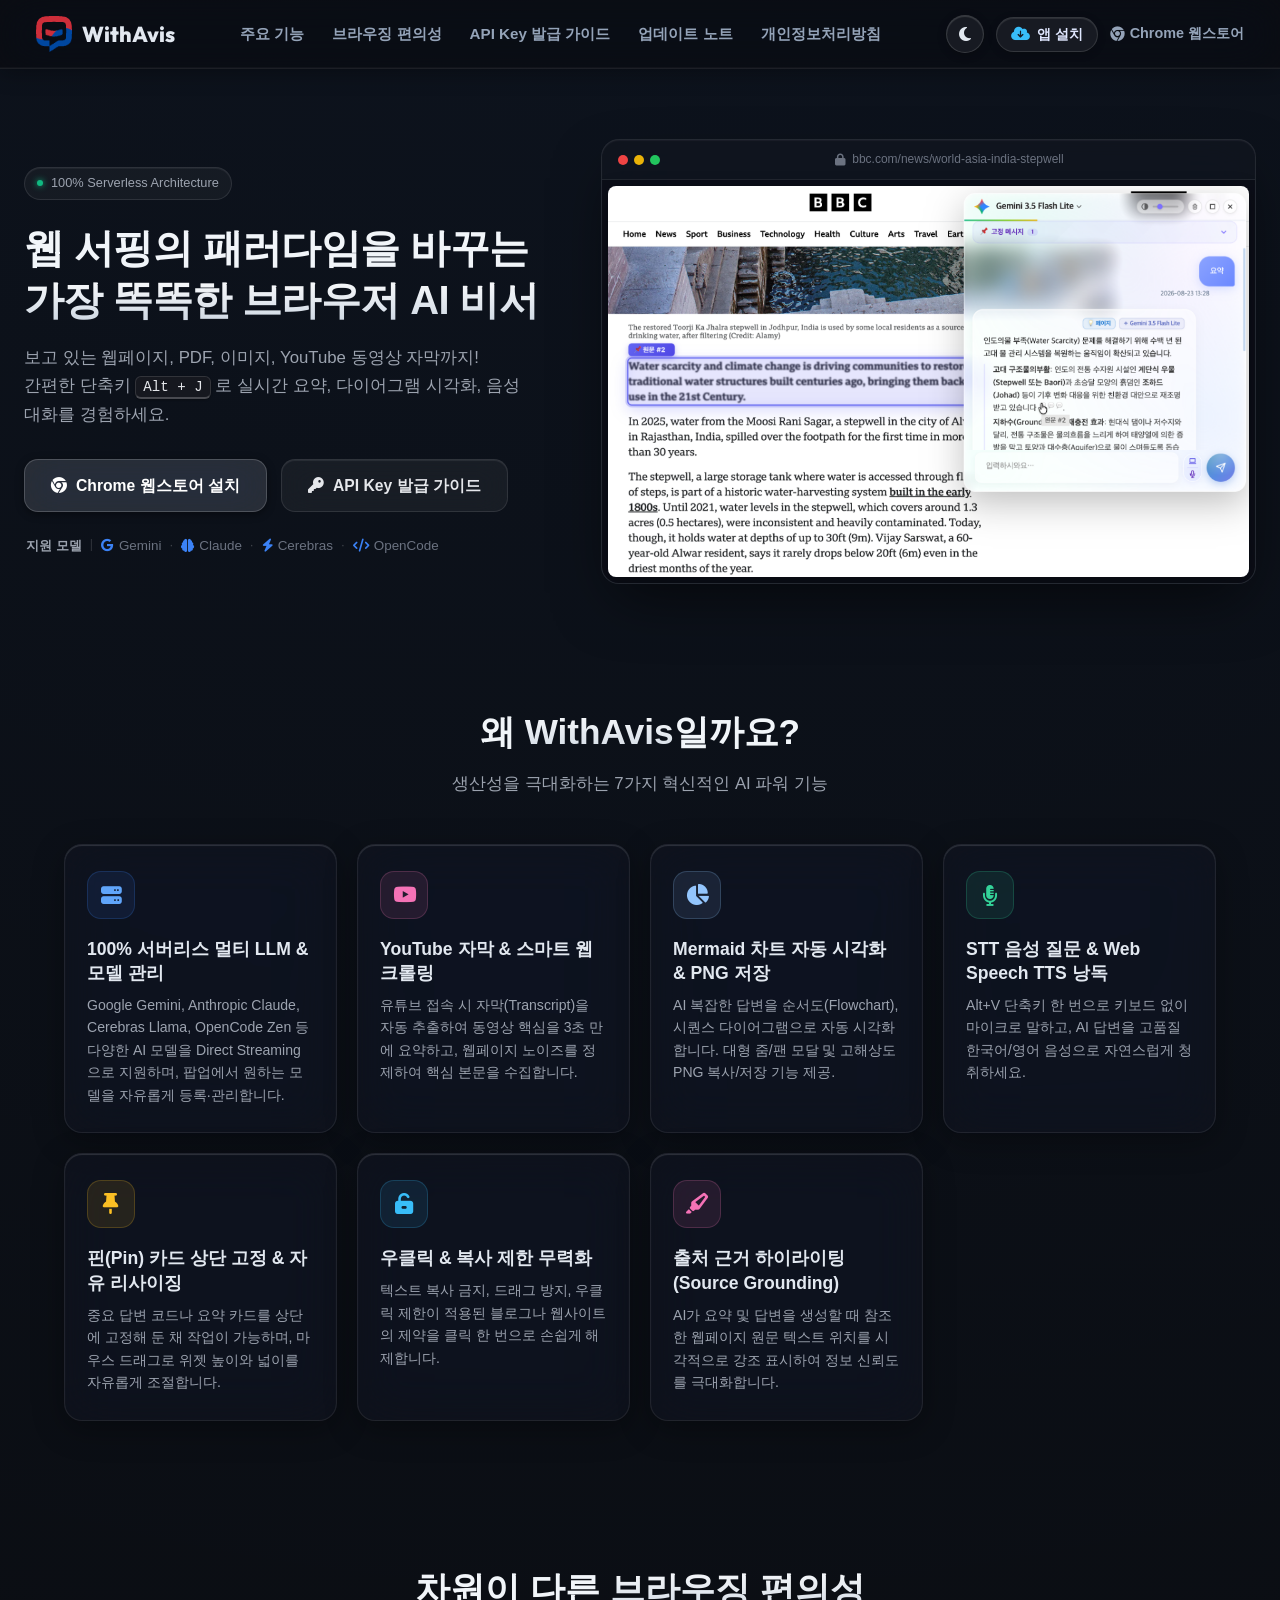
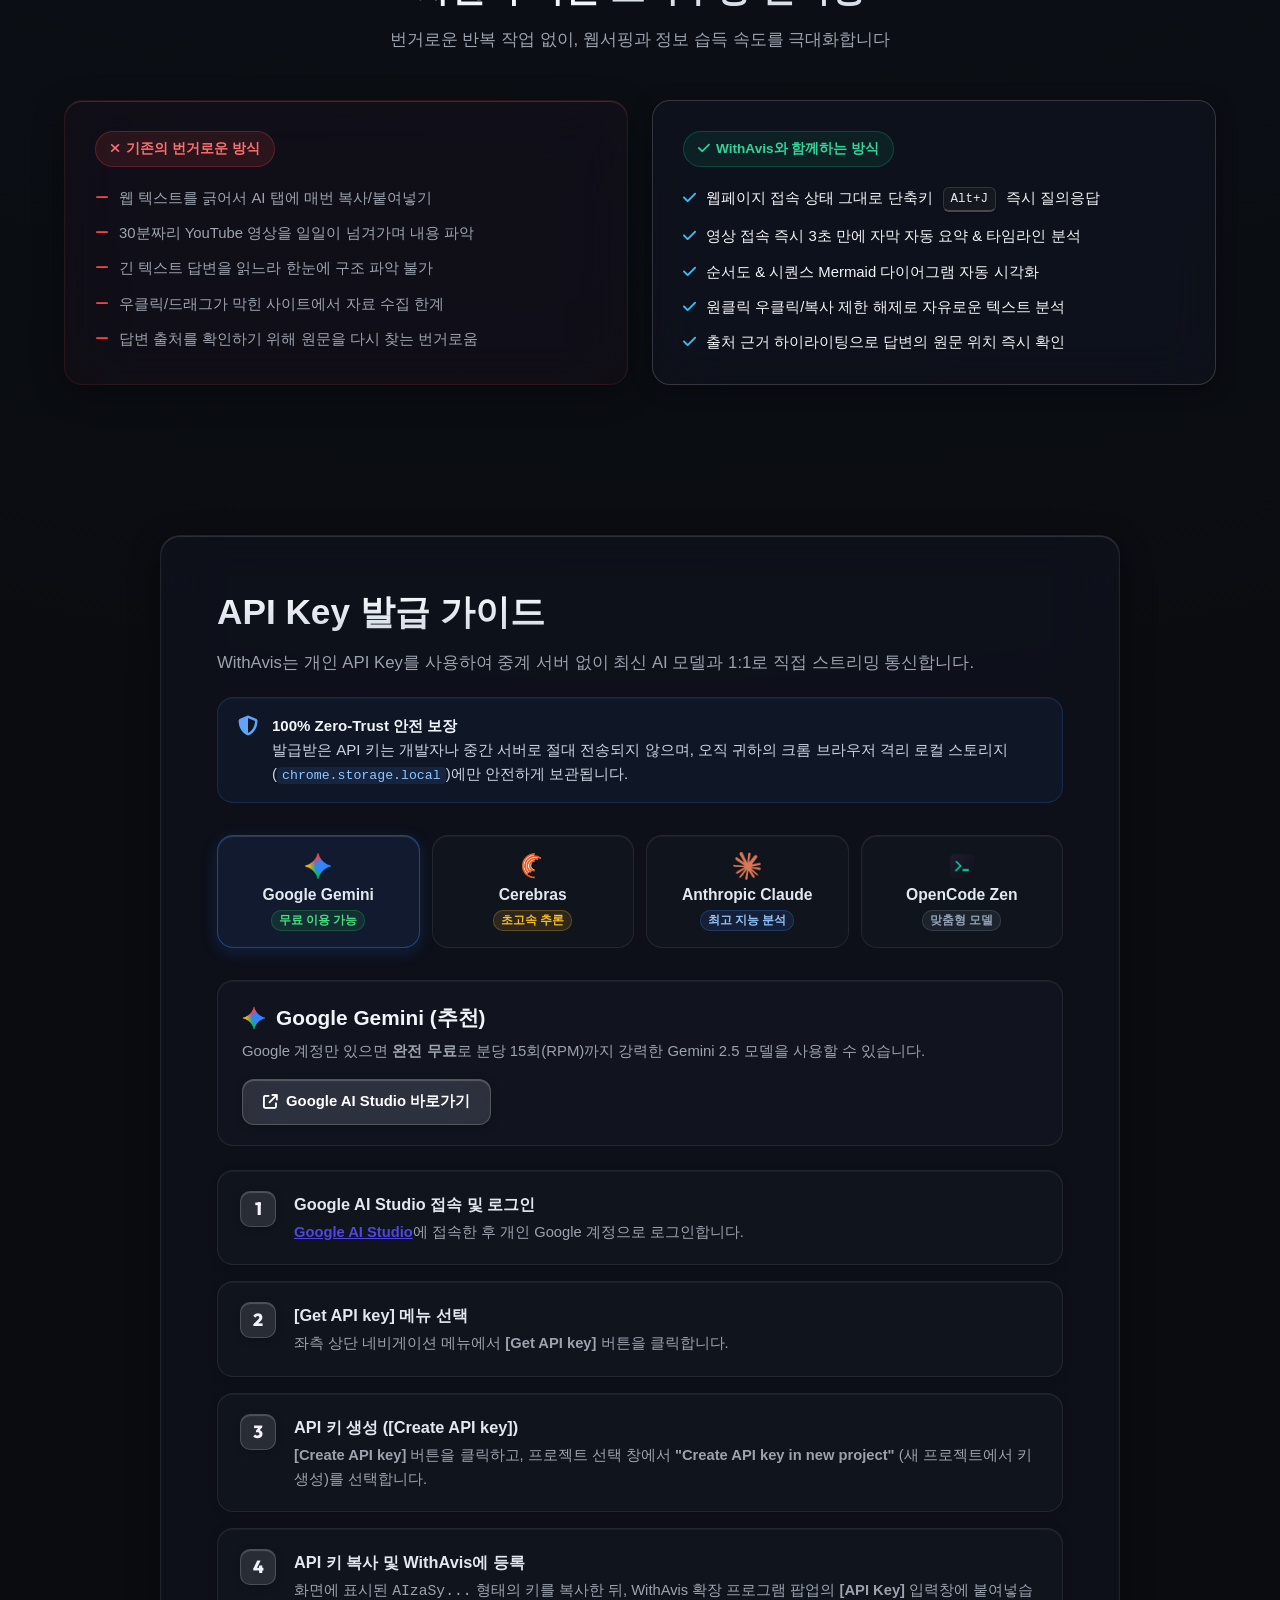
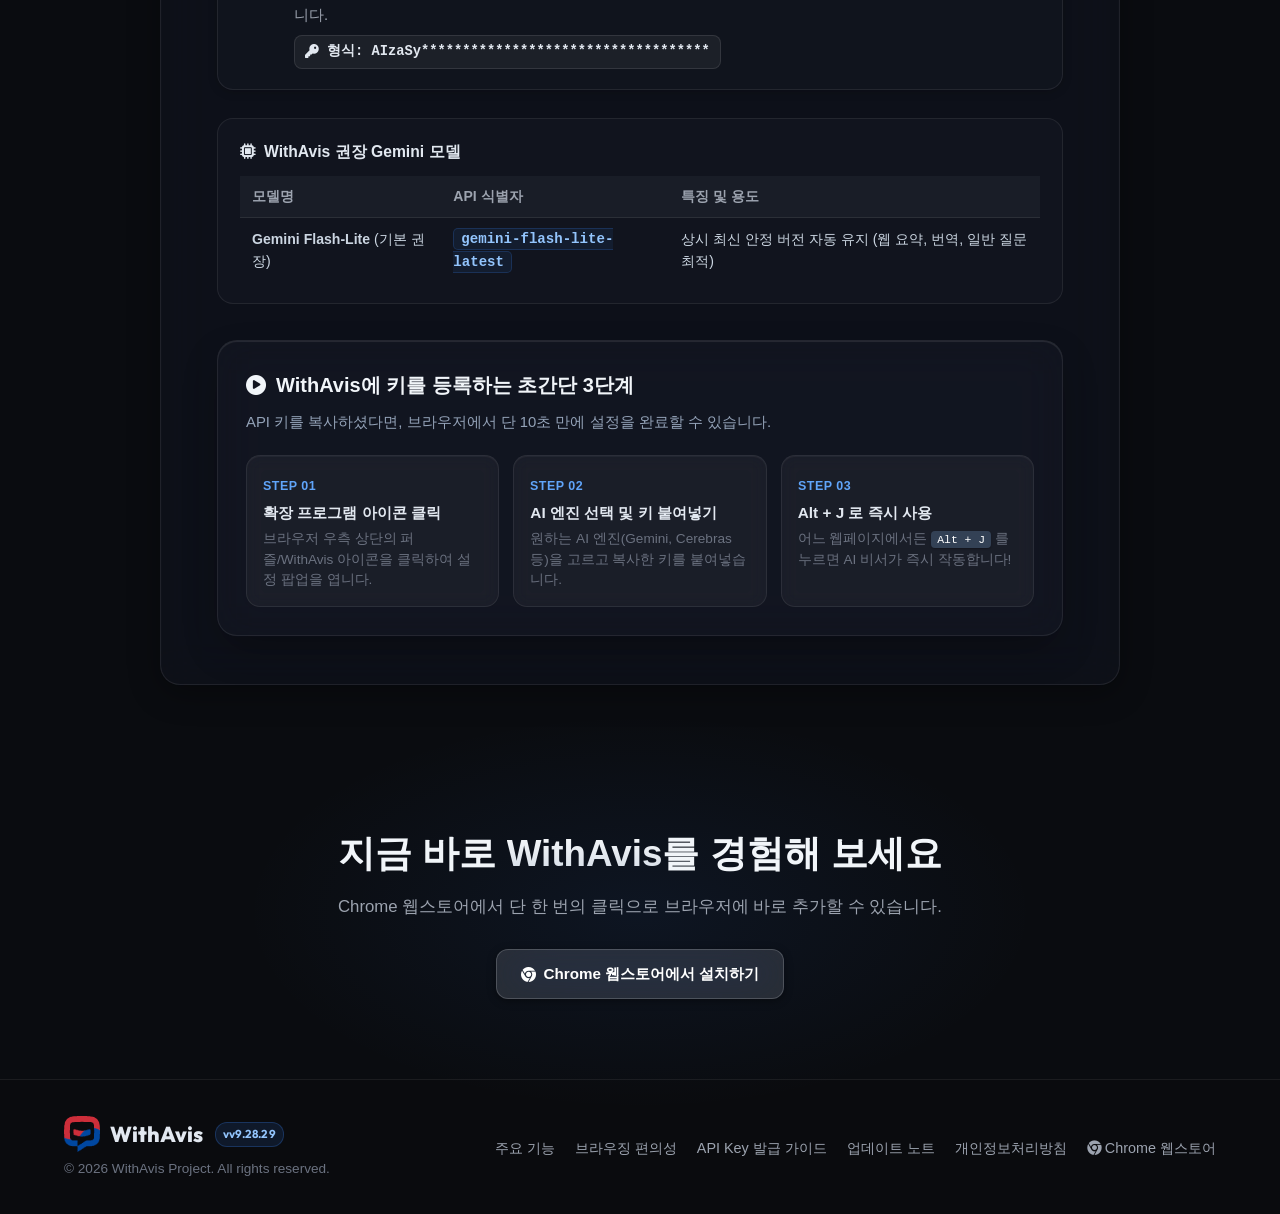
==== commit 82f7beac: "chore(release): v9.28.29 웹사이트 리소스 릴리즈 동기화" ====
--- a/index.html
+++ b/index.html
@@ -31,16 +31,16 @@
     <link rel="stylesheet" href="https://cdnjs.cloudflare.com/ajax/libs/font-awesome/6.4.0/css/all.min.css">
 
     <!-- Favicon & PWA Icons -->
-    <link rel="icon" type="image/png" sizes="16x16" href="./assets/icon16.png?v=9.28.28">
-    <link rel="icon" type="image/png" sizes="48x48" href="./assets/icon48.png?v=9.28.28">
-    <link rel="icon" type="image/png" sizes="192x192" href="./assets/icon192.png?v=9.28.28">
-    <link rel="icon" type="image/png" sizes="512x512" href="./assets/icon512.png?v=9.28.28">
-    <link rel="apple-touch-icon" href="./assets/apple-touch-icon.png?v=9.28.28">
-    <link rel="apple-touch-icon" sizes="180x180" href="./assets/apple-touch-icon.png?v=9.28.28">
-    <link rel="apple-touch-icon" sizes="152x152" href="./assets/apple-touch-icon.png?v=9.28.28">
-    <link rel="apple-touch-icon" sizes="120x120" href="./assets/apple-touch-icon.png?v=9.28.28">
-    <link rel="apple-touch-icon-precomposed" href="./assets/apple-touch-icon.png?v=9.28.28">
-    <link rel="manifest" href="./manifest.json?v=9.28.28">
+    <link rel="icon" type="image/png" sizes="16x16" href="./assets/icon16.png?v=9.28.29">
+    <link rel="icon" type="image/png" sizes="48x48" href="./assets/icon48.png?v=9.28.29">
+    <link rel="icon" type="image/png" sizes="192x192" href="./assets/icon192.png?v=9.28.29">
+    <link rel="icon" type="image/png" sizes="512x512" href="./assets/icon512.png?v=9.28.29">
+    <link rel="apple-touch-icon" href="./assets/apple-touch-icon.png?v=9.28.29">
+    <link rel="apple-touch-icon" sizes="180x180" href="./assets/apple-touch-icon.png?v=9.28.29">
+    <link rel="apple-touch-icon" sizes="152x152" href="./assets/apple-touch-icon.png?v=9.28.29">
+    <link rel="apple-touch-icon" sizes="120x120" href="./assets/apple-touch-icon.png?v=9.28.29">
+    <link rel="apple-touch-icon-precomposed" href="./assets/apple-touch-icon.png?v=9.28.29">
+    <link rel="manifest" href="./manifest.json?v=9.28.29">
     <meta name="theme-color" content="#0a0c10" media="(prefers-color-scheme: dark)">
     <meta name="theme-color" content="#f8fafc" media="(prefers-color-scheme: light)">
     <meta name="mobile-web-app-capable" content="yes">
@@ -49,10 +49,10 @@
     <meta name="apple-mobile-web-app-title" content="WithAvis">
     <meta name="application-name" content="WithAvis">
     <meta name="msapplication-TileColor" content="#0a0b0e">
-    <meta name="msapplication-TileImage" content="./assets/icon192.png?v=9.28.28">
+    <meta name="msapplication-TileImage" content="./assets/icon192.png?v=9.28.29">
 
     <!-- Stylesheet -->
-    <link rel="stylesheet" href="styles.css?v=9.28.28">
+    <link rel="stylesheet" href="styles.css?v=9.28.29">
 </head>
 
 <body>
@@ -607,7 +607,7 @@
     <div id="site-footer"></div>
 
     <!-- Shared Navigation -->
-    <script src="site-nav.js?v=9.28.28"></script>
+    <script src="site-nav.js?v=9.28.29"></script>
     <!-- Script -->
     <script src="script.js"></script>
     <!-- Maker Tab Script -->
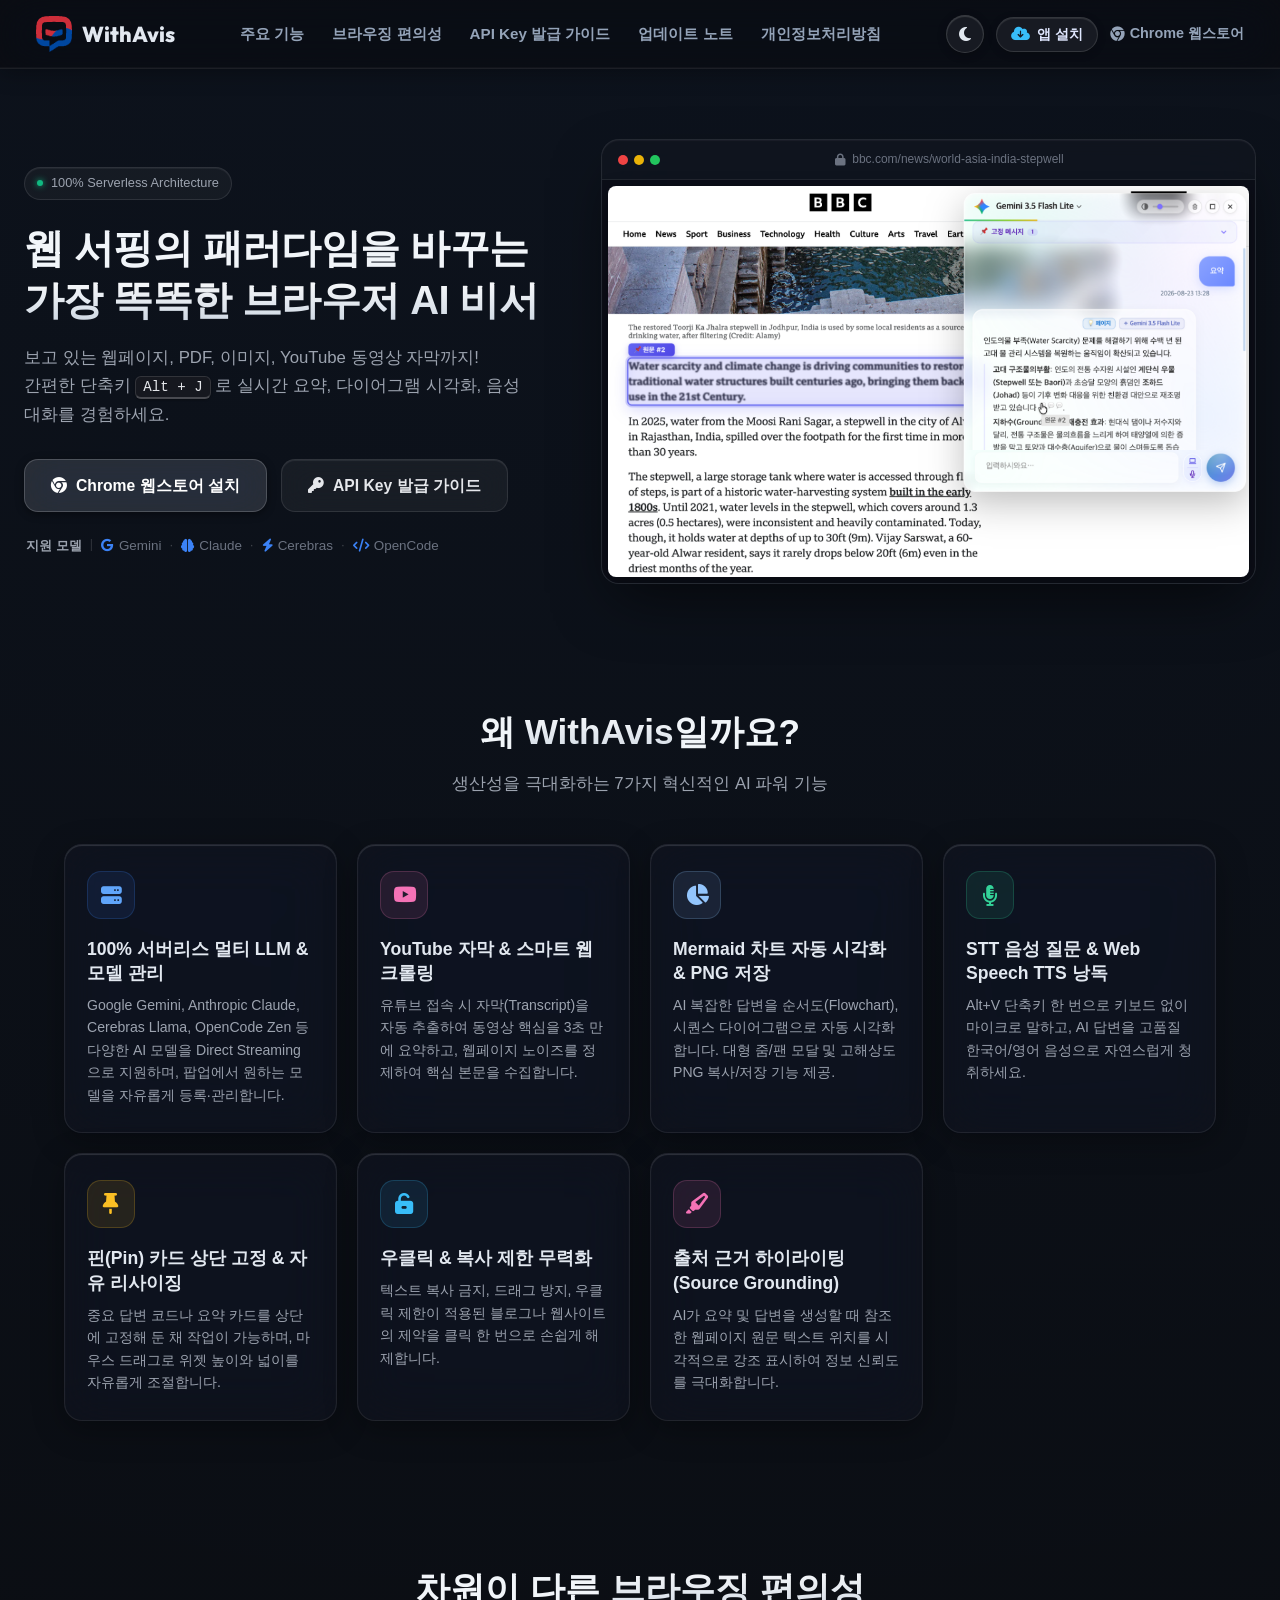
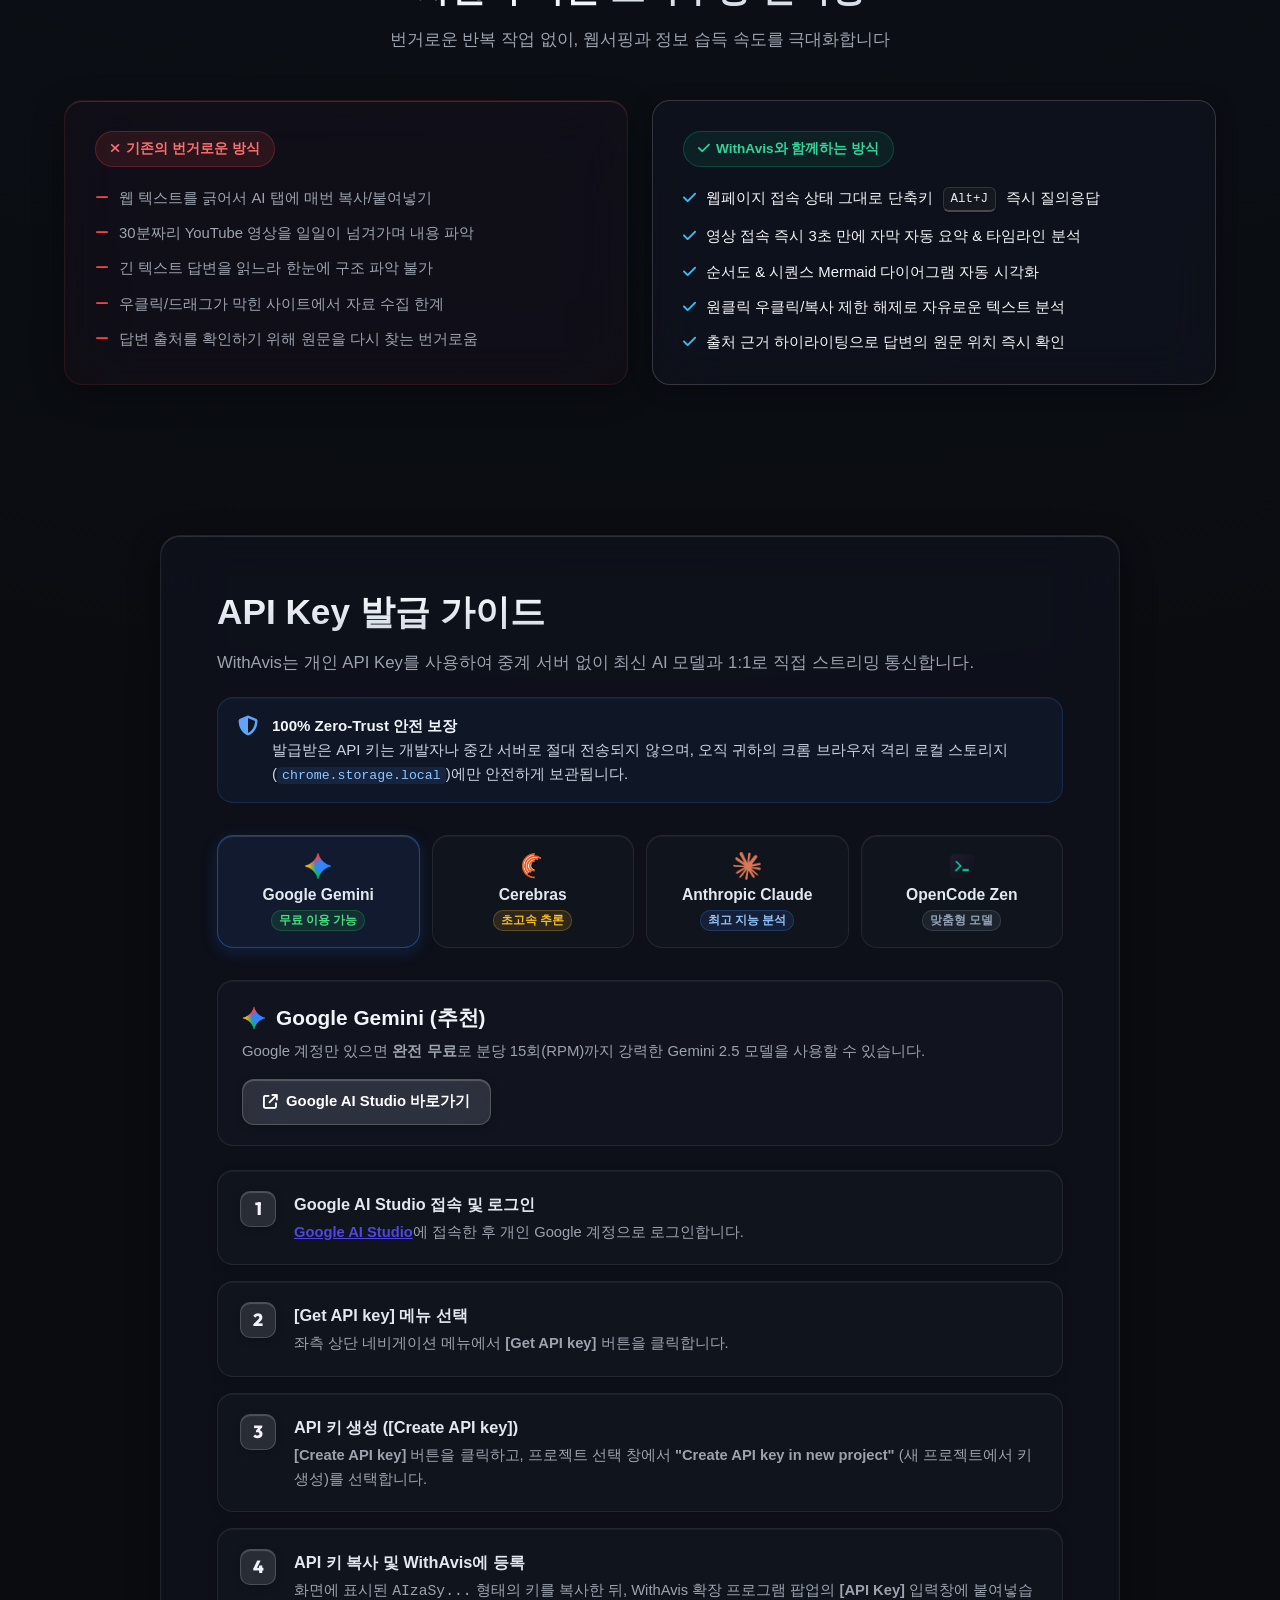
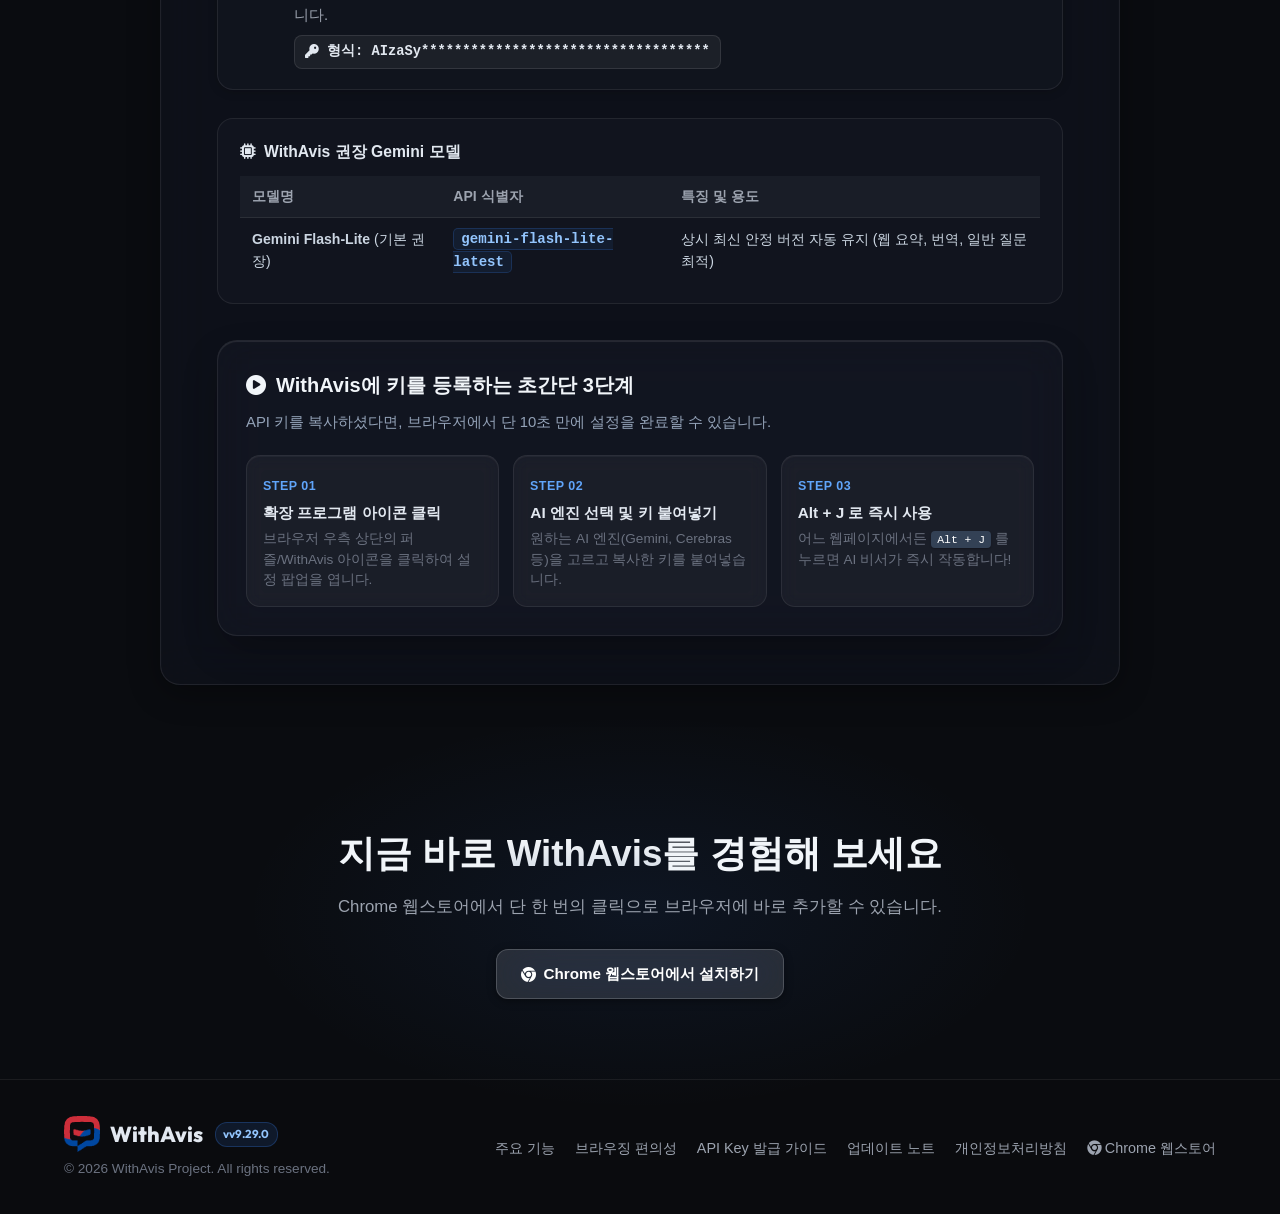
==== commit e7c268e5: "chore(release): v9.29.0 웹사이트 리소스 릴리즈 동기화" ====
--- a/index.html
+++ b/index.html
@@ -31,16 +31,16 @@
     <link rel="stylesheet" href="https://cdnjs.cloudflare.com/ajax/libs/font-awesome/6.4.0/css/all.min.css">
 
     <!-- Favicon & PWA Icons -->
-    <link rel="icon" type="image/png" sizes="16x16" href="./assets/icon16.png?v=9.28.29">
-    <link rel="icon" type="image/png" sizes="48x48" href="./assets/icon48.png?v=9.28.29">
-    <link rel="icon" type="image/png" sizes="192x192" href="./assets/icon192.png?v=9.28.29">
-    <link rel="icon" type="image/png" sizes="512x512" href="./assets/icon512.png?v=9.28.29">
-    <link rel="apple-touch-icon" href="./assets/apple-touch-icon.png?v=9.28.29">
-    <link rel="apple-touch-icon" sizes="180x180" href="./assets/apple-touch-icon.png?v=9.28.29">
-    <link rel="apple-touch-icon" sizes="152x152" href="./assets/apple-touch-icon.png?v=9.28.29">
-    <link rel="apple-touch-icon" sizes="120x120" href="./assets/apple-touch-icon.png?v=9.28.29">
-    <link rel="apple-touch-icon-precomposed" href="./assets/apple-touch-icon.png?v=9.28.29">
-    <link rel="manifest" href="./manifest.json?v=9.28.29">
+    <link rel="icon" type="image/png" sizes="16x16" href="./assets/icon16.png?v=9.29.0">
+    <link rel="icon" type="image/png" sizes="48x48" href="./assets/icon48.png?v=9.29.0">
+    <link rel="icon" type="image/png" sizes="192x192" href="./assets/icon192.png?v=9.29.0">
+    <link rel="icon" type="image/png" sizes="512x512" href="./assets/icon512.png?v=9.29.0">
+    <link rel="apple-touch-icon" href="./assets/apple-touch-icon.png?v=9.29.0">
+    <link rel="apple-touch-icon" sizes="180x180" href="./assets/apple-touch-icon.png?v=9.29.0">
+    <link rel="apple-touch-icon" sizes="152x152" href="./assets/apple-touch-icon.png?v=9.29.0">
+    <link rel="apple-touch-icon" sizes="120x120" href="./assets/apple-touch-icon.png?v=9.29.0">
+    <link rel="apple-touch-icon-precomposed" href="./assets/apple-touch-icon.png?v=9.29.0">
+    <link rel="manifest" href="./manifest.json?v=9.29.0">
     <meta name="theme-color" content="#0a0c10" media="(prefers-color-scheme: dark)">
     <meta name="theme-color" content="#f8fafc" media="(prefers-color-scheme: light)">
     <meta name="mobile-web-app-capable" content="yes">
@@ -49,10 +49,10 @@
     <meta name="apple-mobile-web-app-title" content="WithAvis">
     <meta name="application-name" content="WithAvis">
     <meta name="msapplication-TileColor" content="#0a0b0e">
-    <meta name="msapplication-TileImage" content="./assets/icon192.png?v=9.28.29">
+    <meta name="msapplication-TileImage" content="./assets/icon192.png?v=9.29.0">
 
     <!-- Stylesheet -->
-    <link rel="stylesheet" href="styles.css?v=9.28.29">
+    <link rel="stylesheet" href="styles.css?v=9.29.0">
 </head>
 
 <body>
@@ -607,7 +607,7 @@
     <div id="site-footer"></div>
 
     <!-- Shared Navigation -->
-    <script src="site-nav.js?v=9.28.29"></script>
+    <script src="site-nav.js?v=9.29.0"></script>
     <!-- Script -->
     <script src="script.js"></script>
     <!-- Maker Tab Script -->
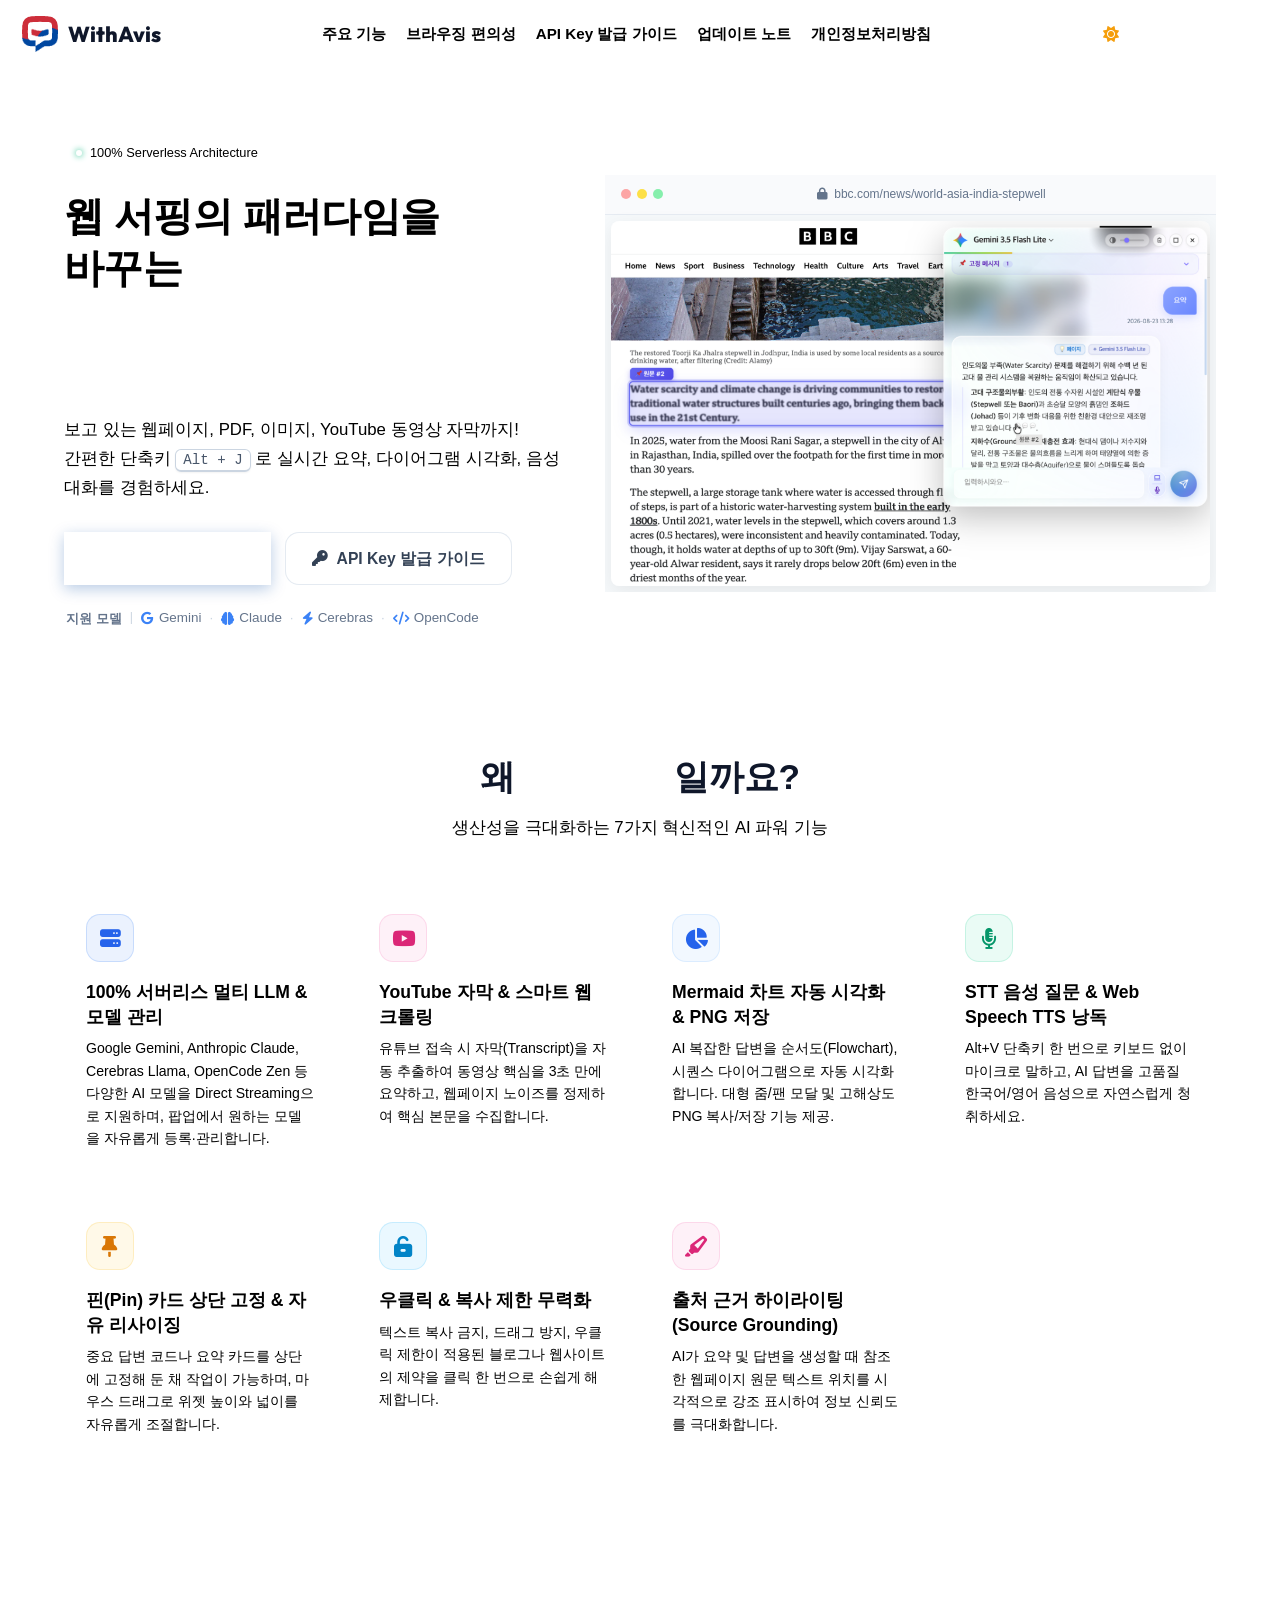
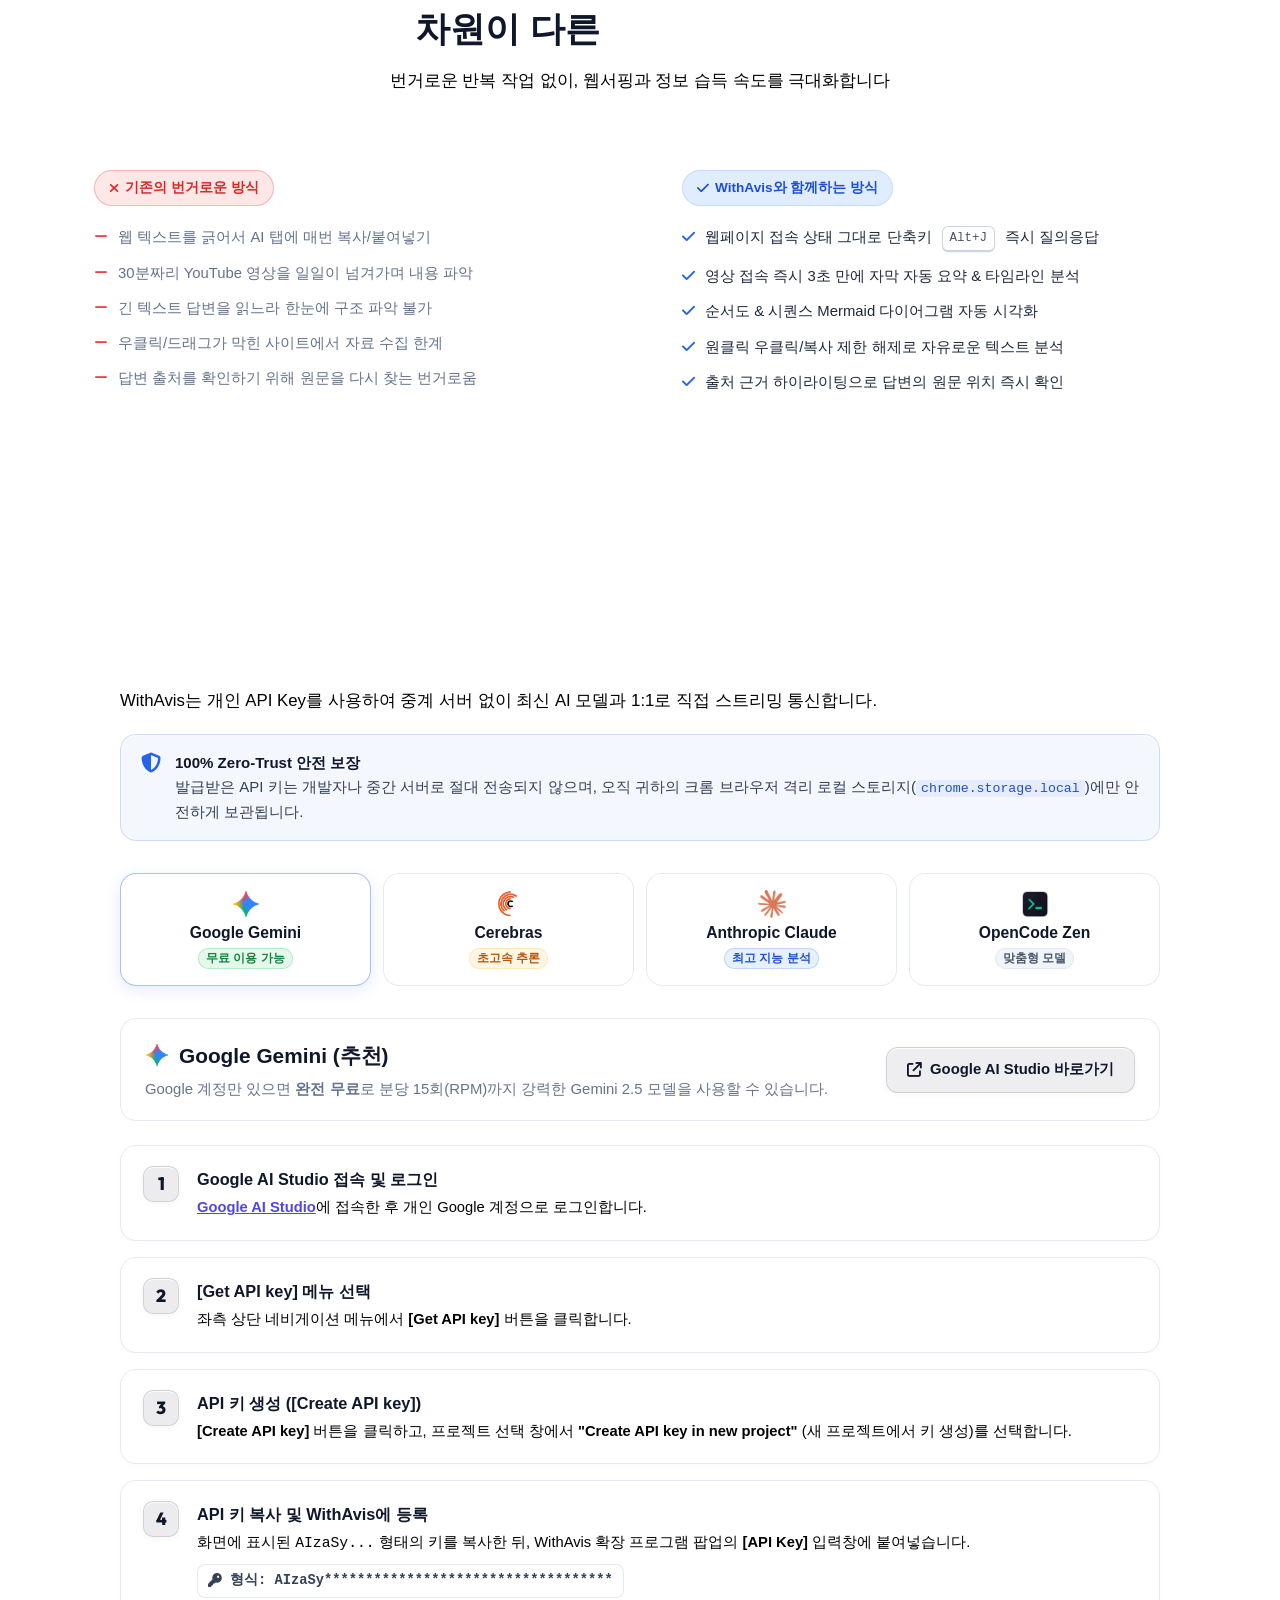
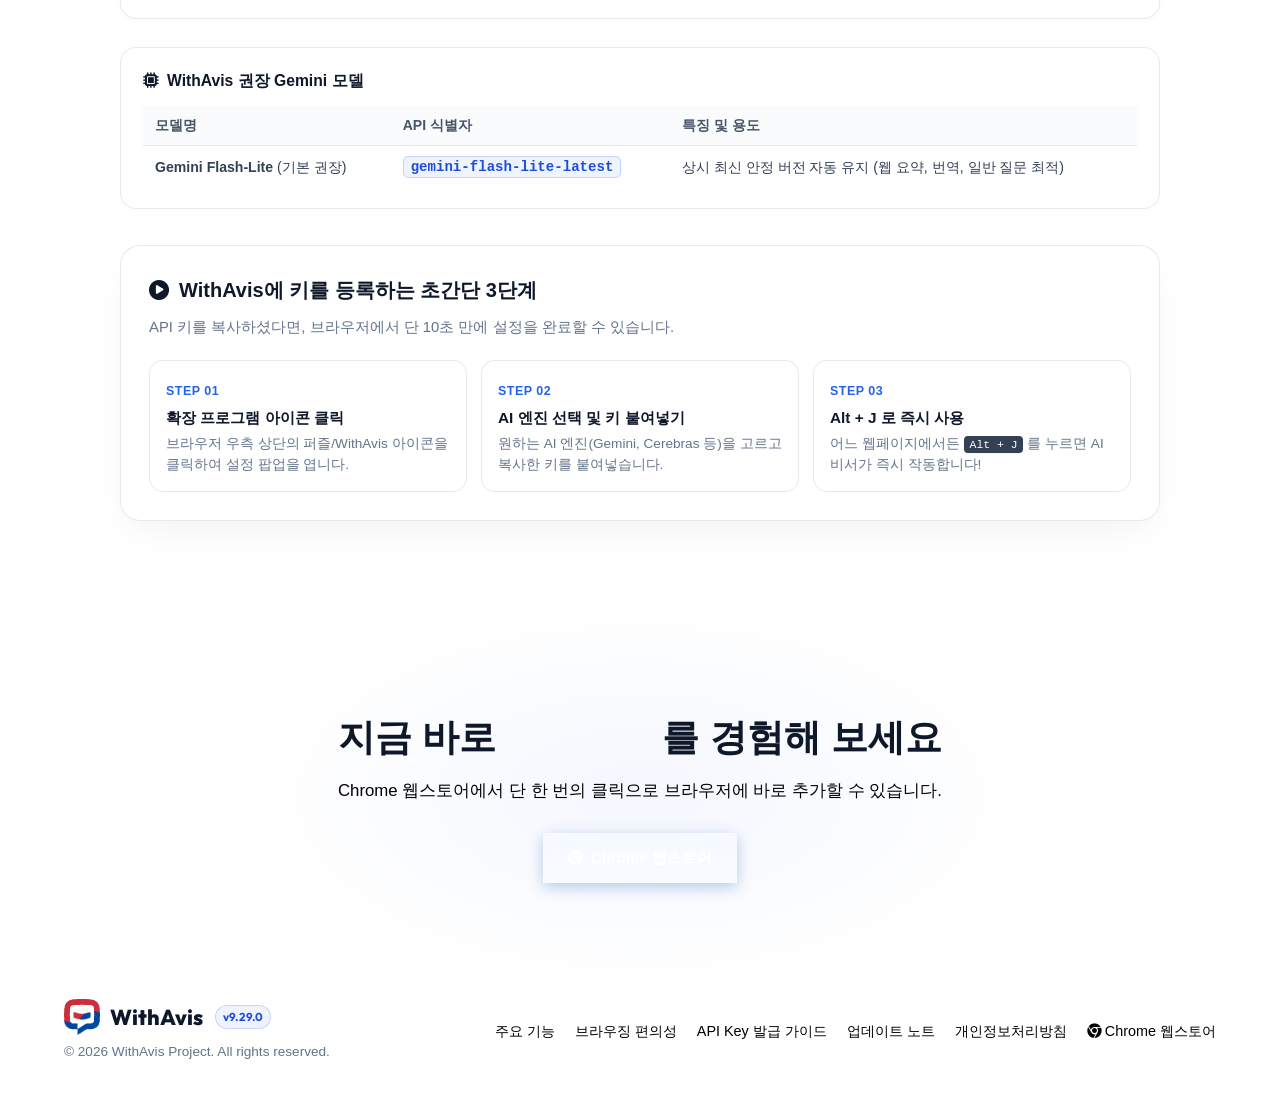
==== commit 8577c2e8: "chore(release): v9.29.0 웹사이트 리소스 릴리즈 동기화" ====
--- a/index.html
+++ b/index.html
@@ -84,7 +84,7 @@
                 <div class="hero-btns">
                     <a href="https://chromewebstore.google.com/detail/withavis/nloideoniafncdiplnodlghojenpfbjg"
                         target="_blank" class="btn btn-lg btn-primary shadow-glow">
-                        <i class="fa-brands fa-chrome"></i> Chrome 웹스토어 설치
+                        <i class="fa-brands fa-chrome"></i> Chrome 웹스토어
                     </a>
                     <a href="#api-guide" class="btn btn-lg btn-glass">
                         <i class="fa-solid fa-key"></i> API Key 발급 가이드
@@ -597,7 +597,7 @@
             <div class="cta-actions">
                 <a href="https://chromewebstore.google.com/detail/withavis/nloideoniafncdiplnodlghojenpfbjg"
                     target="_blank" class="btn btn-lg btn-primary shadow-glow">
-                    <i class="fa-brands fa-chrome"></i> Chrome 웹스토어에서 설치하기
+                    <i class="fa-brands fa-chrome"></i> Chrome 웹스토어
                 </a>
             </div>
         </div>
--- a/styles.css
+++ b/styles.css
@@ -1,6 +1,7 @@
 /* ═══════════════════════════════════════════════════════════════════
-   WithAvis Landing Page — Ultra-Transparent Liquid Glass (Linear / WWDC25 스타일)
+   WithAvis Landing Page — Ambient Glass Unified Theme
    ═══════════════════════════════════════════════════════════════════ */
+@import url("https://leejhn.github.io/theme.css");
 
 :root {
     /* ── Liquid Glass Dark 베이스 ── */
@@ -3518,3 +3519,367 @@
         border-radius: 50%;
     }
 }
+
+/* ═══════════════════════════════════════════════════════════════════
+   Ambient Glass Unified Theme Override (Synced with theme.css)
+   ═══════════════════════════════════════════════════════════════════ */
+
+html:not([data-theme="black"]),
+html[data-theme="light"],
+html[data-theme="black"] {
+    --bg-base: var(--color-bg-base);
+    --bg-surface: var(--color-surface-floating);
+    --bg-card: var(--color-surface);
+    --text-main: var(--color-text-primary);
+    --text-muted: var(--color-text-secondary);
+    --primary: var(--color-avis);
+    --primary-glow: var(--color-avis-soft);
+}
+
+html:not([data-theme="black"]) body,
+html[data-theme="light"] body,
+html[data-theme="black"] body {
+    background: var(--color-bg-gradient);
+    background-attachment: fixed;
+    color: var(--color-text-primary);
+    font-family: "Pretendard", -apple-system, BlinkMacSystemFont, "Segoe UI", Roboto, "Helvetica Neue", Arial, sans-serif;
+}
+
+/* Floating Pill Navbar */
+html:not([data-theme="black"]) .navbar,
+html[data-theme="light"] .navbar,
+html[data-theme="black"] .navbar {
+    position: sticky;
+    top: var(--space-4);
+    width: calc(100% - 48px);
+    max-width: 1152px;
+    margin: var(--space-4) auto 0;
+    border-radius: var(--radius-pill);
+    background: var(--color-surface-floating);
+    backdrop-filter: var(--blur-surface);
+    -webkit-backdrop-filter: var(--blur-surface);
+    border: 1px solid var(--color-border-glass);
+    box-shadow: var(--shadow-floating);
+    border-bottom: 1px solid var(--color-border-glass);
+}
+
+/* Header-Content Width Alignment */
+.hero-container {
+    max-width: 1200px;
+}
+
+.guide-card,
+.changelog-card,
+.privacy-card {
+    max-width: 100%;
+}
+
+html:not([data-theme="black"]) .navbar .nav-container,
+html[data-theme="light"] .navbar .nav-container,
+html[data-theme="black"] .navbar .nav-container {
+    width: 100%;
+    max-width: 100%;
+    padding: 10px 22px;
+    gap: 14px;
+}
+
+html:not([data-theme="black"]) .navbar .logo-text,
+html[data-theme="light"] .navbar .logo-text,
+html[data-theme="black"] .navbar .logo-text {
+    color: var(--color-text-primary);
+}
+
+html:not([data-theme="black"]) .navbar .nav-links,
+html[data-theme="light"] .navbar .nav-links,
+html[data-theme="black"] .navbar .nav-links {
+    gap: 20px;
+}
+
+html:not([data-theme="black"]) .navbar .nav-links a,
+html[data-theme="light"] .navbar .nav-links a,
+html[data-theme="black"] .navbar .nav-links a {
+    color: var(--color-text-secondary);
+    white-space: nowrap;
+}
+
+html:not([data-theme="black"]) .navbar .nav-links a:hover,
+html:not([data-theme="black"]) .navbar .nav-links a.active,
+html[data-theme="light"] .navbar .nav-links a:hover,
+html[data-theme="light"] .navbar .nav-links a.active {
+    color: var(--color-avis);
+}
+
+html[data-theme="black"] .navbar .nav-links a:hover,
+html[data-theme="black"] .navbar .nav-links a.active {
+    color: #93c5fd;
+}
+
+html:not([data-theme="black"]) .navbar .nav-actions,
+html[data-theme="light"] .navbar .nav-actions,
+html[data-theme="black"] .navbar .nav-actions {
+    gap: 8px;
+}
+
+html:not([data-theme="black"]) .navbar .theme-toggle-btn,
+html[data-theme="light"] .navbar .theme-toggle-btn,
+html[data-theme="black"] .navbar .theme-toggle-btn,
+html:not([data-theme="black"]) .navbar .pwa-install-btn,
+html[data-theme="light"] .navbar .pwa-install-btn,
+html[data-theme="black"] .navbar .pwa-install-btn {
+    background: var(--color-surface-inset);
+    border: 1px solid var(--color-border-subtle);
+    color: var(--color-text-secondary);
+    border-radius: var(--radius-pill);
+    box-shadow: none;
+}
+
+html:not([data-theme="black"]) .navbar .theme-toggle-btn:hover,
+html[data-theme="light"] .navbar .theme-toggle-btn:hover,
+html[data-theme="black"] .navbar .theme-toggle-btn:hover,
+html:not([data-theme="black"]) .navbar .pwa-install-btn:hover,
+html[data-theme="light"] .navbar .pwa-install-btn:hover,
+html[data-theme="black"] .navbar .pwa-install-btn:hover {
+    background: var(--color-surface-hover);
+    border-color: var(--color-border-glass);
+    color: var(--color-text-primary);
+}
+
+/* Extension-matched Cobalt Blue Store Link & Primary CTA */
+html:not([data-theme="black"]) .navbar .nav-store-link,
+html[data-theme="light"] .navbar .nav-store-link {
+    background: var(--color-avis-soft);
+    border: 1px solid var(--color-avis-border);
+    color: var(--color-avis);
+    border-radius: var(--radius-pill);
+    white-space: nowrap;
+}
+
+html[data-theme="black"] .navbar .nav-store-link {
+    background: var(--color-avis-soft);
+    border: 1px solid var(--color-avis-border);
+    color: #93c5fd;
+    border-radius: var(--radius-pill);
+    white-space: nowrap;
+}
+
+html:not([data-theme="black"]) .navbar .nav-store-link:hover,
+html[data-theme="light"] .navbar .nav-store-link:hover,
+html[data-theme="black"] .navbar .nav-store-link:hover {
+    background: var(--color-avis);
+    border-color: transparent;
+    color: #ffffff;
+}
+
+html:not([data-theme="black"]) .btn-primary,
+html[data-theme="light"] .btn-primary,
+html[data-theme="black"] .btn-primary {
+    background: linear-gradient(135deg, var(--color-avis) 0%, #1d4ed8 100%);
+    color: #ffffff !important;
+    border: 1px solid rgba(255, 255, 255, 0.18);
+    border-radius: var(--radius-control);
+    box-shadow: 0 4px 14px rgba(0, 71, 160, 0.28);
+    transition: transform var(--transition-quick), box-shadow var(--transition-quick), filter var(--transition-quick);
+}
+
+html:not([data-theme="black"]) .btn-primary:hover,
+html[data-theme="light"] .btn-primary:hover,
+html[data-theme="black"] .btn-primary:hover {
+    filter: brightness(1.06);
+    box-shadow: 0 6px 20px rgba(0, 71, 160, 0.36);
+    transform: translateY(-1px);
+}
+
+html:not([data-theme="black"]) .btn-primary *,
+html[data-theme="light"] .btn-primary *,
+html[data-theme="black"] .btn-primary * {
+    color: #ffffff !important;
+}
+
+/* Gradient Headings & Hero Elements (Light FOUC-safe + Black) */
+html:not([data-theme="black"]) .gradient-text,
+html[data-theme="light"] .gradient-text {
+    background: linear-gradient(135deg, var(--color-avis) 0%, #2563eb 60%, #0284c7 100%);
+    -webkit-background-clip: text;
+    -webkit-text-fill-color: transparent;
+    background-clip: text;
+}
+
+html[data-theme="black"] .gradient-text {
+    background: linear-gradient(135deg, #60a5fa 0%, #3b82f6 55%, #38bdf8 100%);
+    -webkit-background-clip: text;
+    -webkit-text-fill-color: transparent;
+    background-clip: text;
+}
+
+html:not([data-theme="black"]) .hero-title,
+html[data-theme="light"] .hero-title,
+html[data-theme="black"] .hero-title,
+html:not([data-theme="black"]) .changelog-header h1,
+html[data-theme="black"] .changelog-header h1,
+html:not([data-theme="black"]) .privacy-header h1,
+html[data-theme="black"] .privacy-header h1,
+html:not([data-theme="black"]) .guide-header h1,
+html[data-theme="black"] .guide-header h1 {
+    color: var(--color-text-primary);
+}
+
+html:not([data-theme="black"]) .hero-description,
+html[data-theme="black"] .hero-description,
+html:not([data-theme="black"]) .changelog-header p,
+html[data-theme="black"] .changelog-header p,
+html:not([data-theme="black"]) .guide-header p,
+html[data-theme="black"] .guide-header p {
+    color: var(--color-text-secondary);
+}
+
+html:not([data-theme="black"]) .hero-pill,
+html[data-theme="black"] .hero-pill {
+    background: var(--color-surface);
+    border: 1px solid var(--color-border-glass);
+    color: var(--color-text-secondary);
+    box-shadow: var(--shadow-subtle);
+}
+
+html:not([data-theme="black"]) .hero-pill .pill-dot,
+html[data-theme="black"] .hero-pill .pill-dot {
+    background: var(--color-avis);
+}
+
+/* Unified Card & Panel Surfaces (Light FOUC-safe + Black) */
+html:not([data-theme="black"]) .glass-card,
+html:not([data-theme="black"]) .stat-card,
+html:not([data-theme="black"]) .feature-card,
+html:not([data-theme="black"]) .mockup-card,
+html:not([data-theme="black"]) .changelog-card,
+html:not([data-theme="black"]) .privacy-card,
+html:not([data-theme="black"]) .guide-card,
+html:not([data-theme="black"]) .accordion-card,
+html[data-theme="black"] .glass-card,
+html[data-theme="black"] .stat-card,
+html[data-theme="black"] .feature-card,
+html[data-theme="black"] .mockup-card,
+html[data-theme="black"] .changelog-card,
+html[data-theme="black"] .privacy-card,
+html[data-theme="black"] .guide-card,
+html[data-theme="black"] .accordion-card {
+    background: var(--color-surface);
+    backdrop-filter: var(--blur-surface);
+    -webkit-backdrop-filter: var(--blur-surface);
+    border: 1px solid var(--color-border-glass);
+    border-radius: var(--radius-card);
+    box-shadow: var(--shadow-card);
+}
+
+html:not([data-theme="black"]) .glass-card:hover,
+html:not([data-theme="black"]) .feature-card:hover,
+html:not([data-theme="black"]) .accordion-card:hover,
+html[data-theme="black"] .glass-card:hover,
+html[data-theme="black"] .feature-card:hover,
+html[data-theme="black"] .accordion-card:hover {
+    background: var(--color-surface-hover);
+    box-shadow: var(--shadow-floating);
+}
+
+html:not([data-theme="black"]) .stat-num,
+html[data-theme="black"] .stat-num,
+html:not([data-theme="black"]) .feature-card h3,
+html[data-theme="black"] .feature-card h3,
+html:not([data-theme="black"]) .version-title,
+html[data-theme="black"] .version-title {
+    color: var(--color-text-primary);
+}
+
+html:not([data-theme="black"]) .stat-label,
+html[data-theme="black"] .stat-label,
+html:not([data-theme="black"]) .feature-card p,
+html[data-theme="black"] .feature-card p,
+html:not([data-theme="black"]) .version-summary,
+html[data-theme="black"] .version-summary,
+html:not([data-theme="black"]) .release-intro,
+html[data-theme="black"] .release-intro {
+    color: var(--color-text-secondary);
+}
+
+html[data-theme="black"] .mockup-header,
+html[data-theme="black"] .lang-tab-btn,
+html[data-theme="black"] .btn-toggle-all,
+html[data-theme="black"] .btn-load-more,
+html[data-theme="black"] .date-badge,
+html[data-theme="black"] .privacy-alert-banner {
+    background: var(--color-surface-inset);
+    border-color: var(--color-border-subtle);
+    color: var(--color-text-secondary);
+}
+
+html[data-theme="black"] .lang-tab-btn.active,
+html[data-theme="black"] .lang-tab-btn:hover,
+html[data-theme="black"] .btn-toggle-all:hover,
+html[data-theme="black"] .btn-load-more:hover {
+    background: var(--color-surface-hover);
+    color: var(--color-text-primary);
+    border-color: var(--color-border-glass);
+}
+
+html[data-theme="black"] .pwa-floating-banner,
+html[data-theme="black"] .pwa-modal-card,
+html[data-theme="black"] .pwa-toast {
+    background: var(--color-surface-floating);
+    backdrop-filter: var(--blur-surface);
+    -webkit-backdrop-filter: var(--blur-surface);
+    border-color: var(--color-border-glass);
+    color: var(--color-text-primary);
+    box-shadow: var(--shadow-floating);
+}
+
+html[data-theme="black"] .pwa-modal-footer {
+    background: var(--color-surface-inset);
+    border-top-color: var(--color-divider);
+}
+
+html[data-theme="black"] .pwa-banner-install-btn {
+    background: var(--color-avis);
+    color: #ffffff;
+}
+
+/* Unified Footer */
+html:not([data-theme="black"]) .footer,
+html[data-theme="light"] .footer,
+html[data-theme="black"] .footer {
+    background: transparent;
+    border-top: 1px solid var(--color-divider);
+    color: var(--color-text-muted);
+}
+
+/* Responsive Navbar Pill -> Rounded Card */
+@media (max-width: 960px) {
+    html:not([data-theme="black"]) .navbar,
+    html[data-theme="light"] .navbar,
+    html[data-theme="black"] .navbar {
+        border-radius: var(--radius-card);
+    }
+
+    html:not([data-theme="black"]) .navbar .nav-container,
+    html[data-theme="light"] .navbar .nav-container,
+    html[data-theme="black"] .navbar .nav-container {
+        flex-wrap: wrap;
+        padding: 10px 16px;
+        gap: 10px;
+    }
+}
+
+@media (max-width: 768px) {
+    html:not([data-theme="black"]) .navbar,
+    html[data-theme="light"] .navbar,
+    html[data-theme="black"] .navbar {
+        width: calc(100% - 48px);
+        top: var(--space-2);
+        margin-top: var(--space-2);
+        border-radius: var(--radius-card);
+    }
+
+    html:not([data-theme="black"]) .navbar .nav-actions,
+    html[data-theme="light"] .navbar .nav-actions,
+    html[data-theme="black"] .navbar .nav-actions {
+        flex-wrap: wrap;
+    }
+}
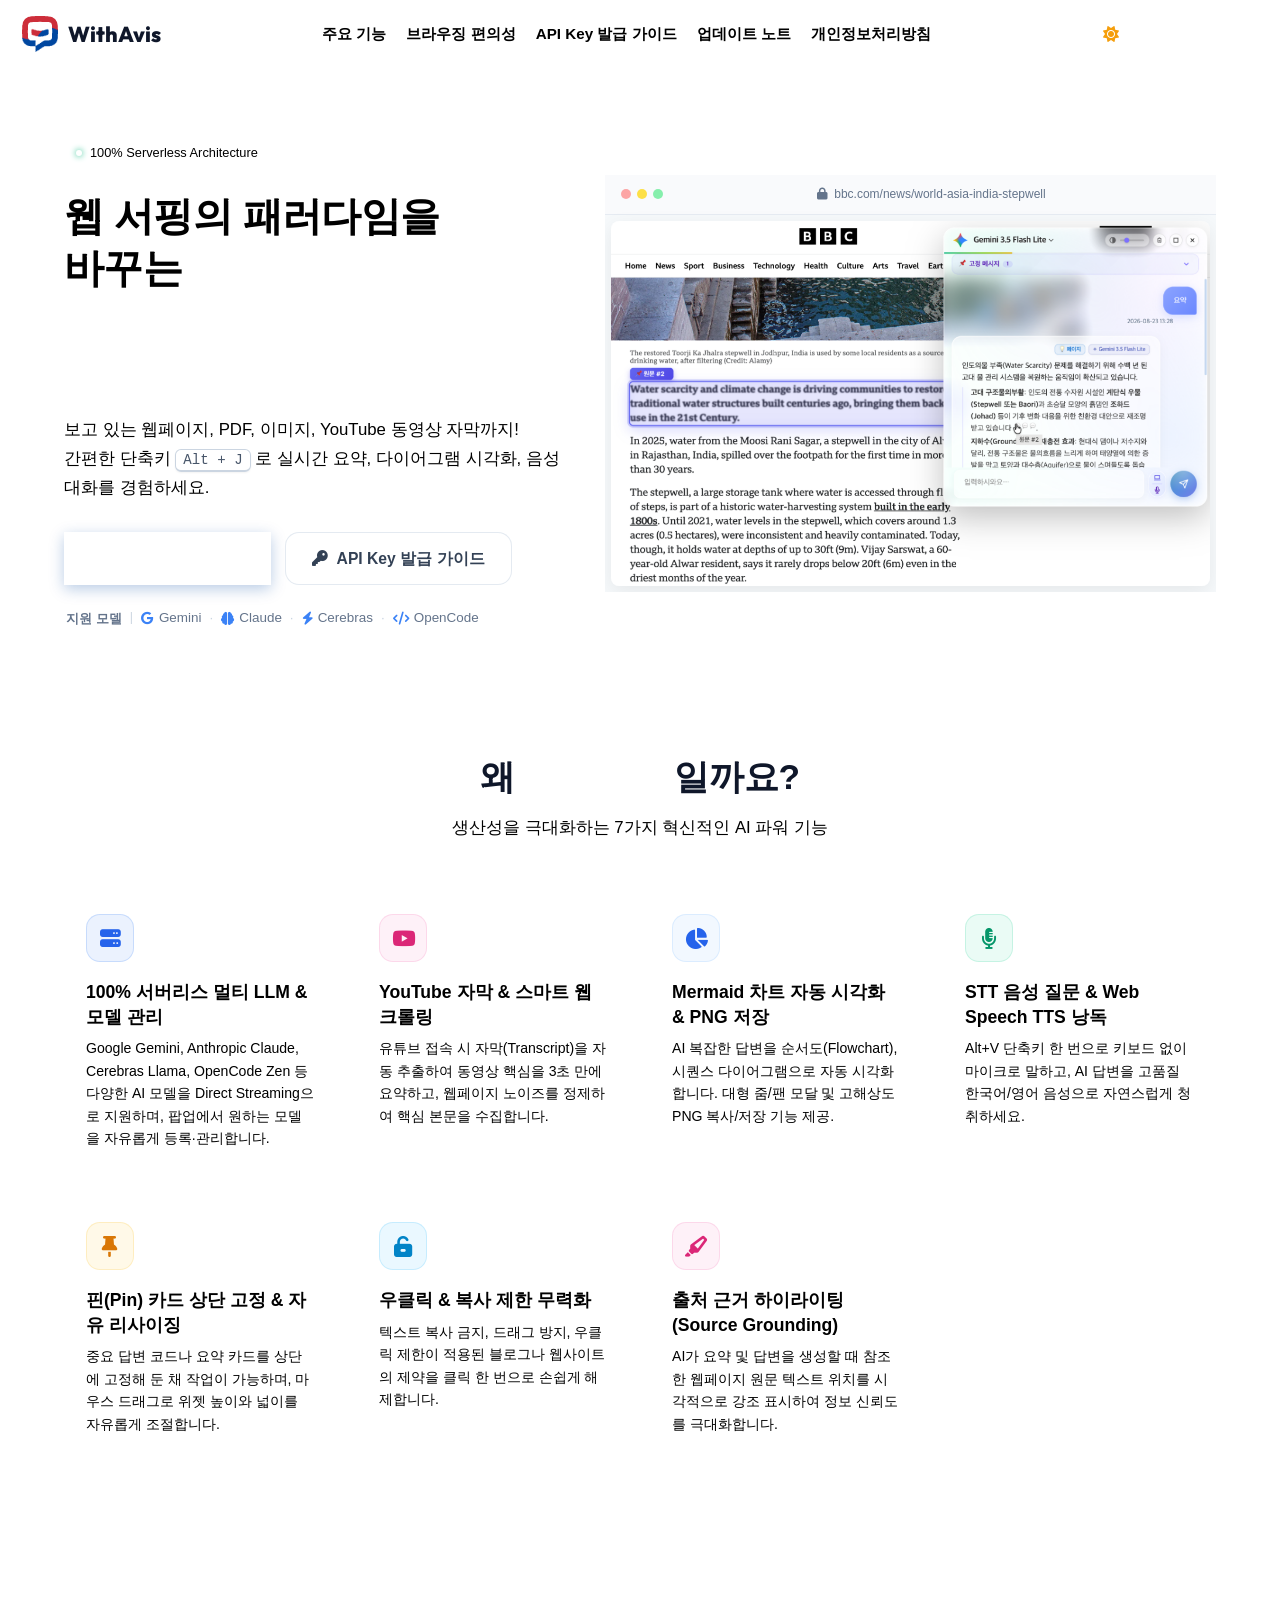
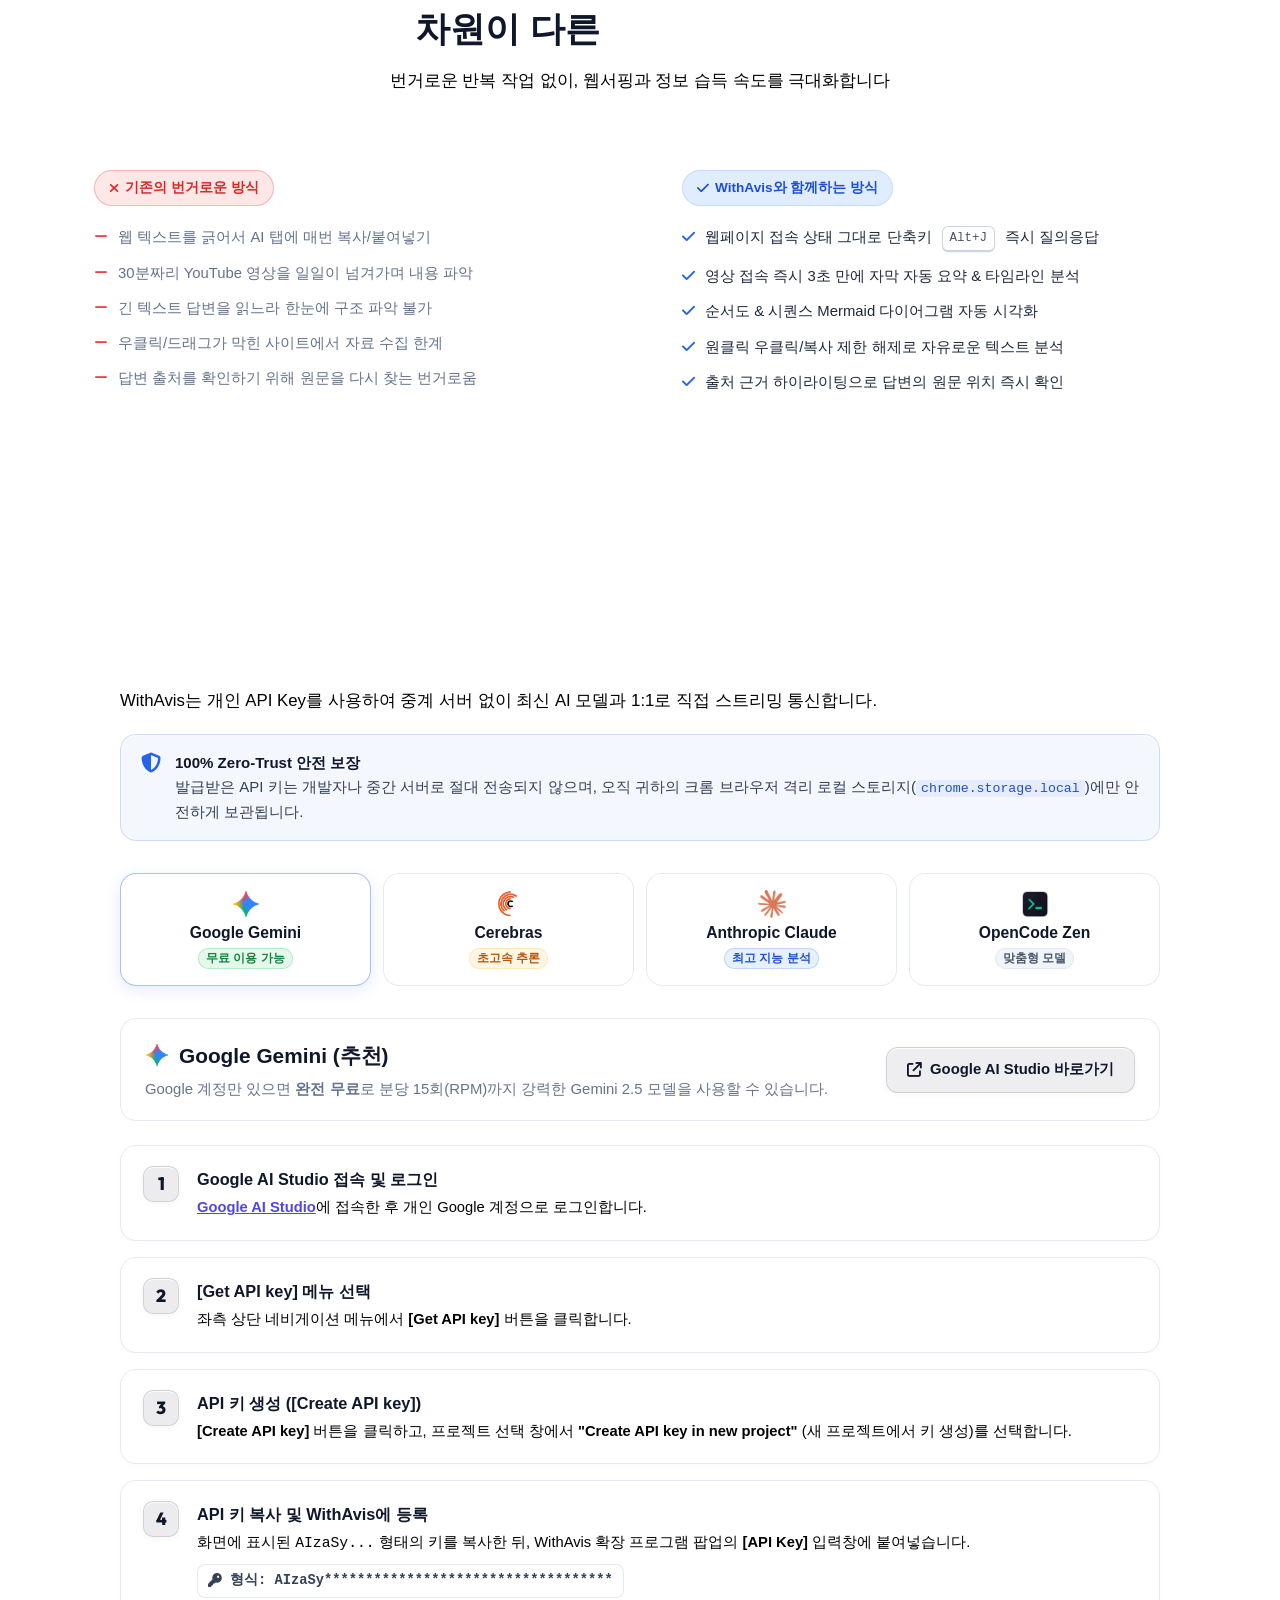
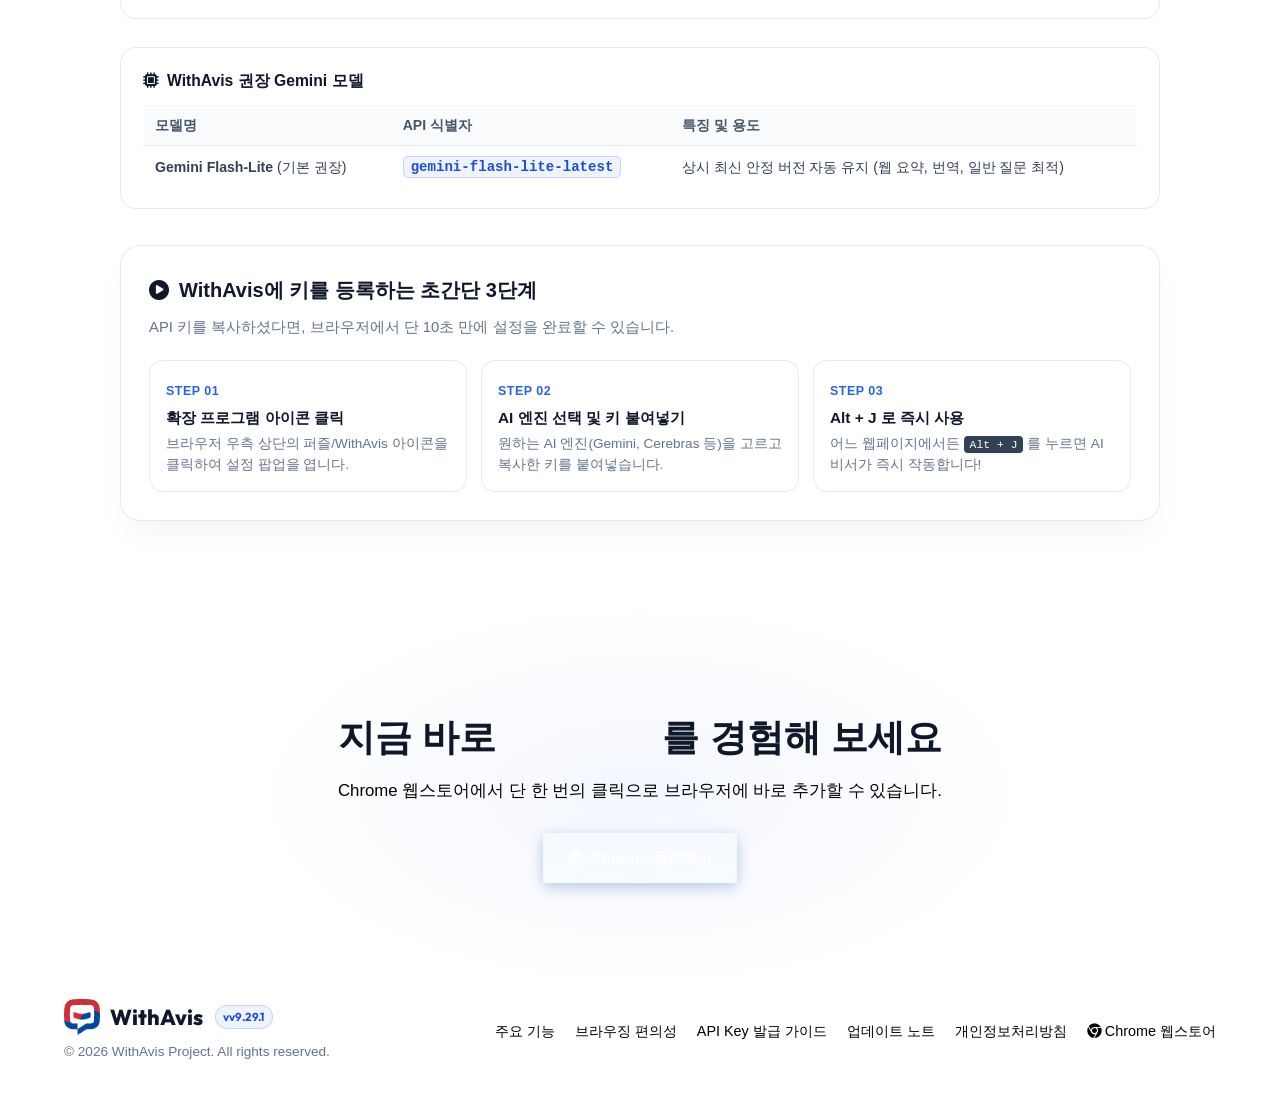
==== commit c4a2ba18: "chore(release): v9.29.1 웹사이트 리소스 릴리즈 동기화" ====
--- a/index.html
+++ b/index.html
@@ -31,16 +31,16 @@
     <link rel="stylesheet" href="https://cdnjs.cloudflare.com/ajax/libs/font-awesome/6.4.0/css/all.min.css">
 
     <!-- Favicon & PWA Icons -->
-    <link rel="icon" type="image/png" sizes="16x16" href="./assets/icon16.png?v=9.29.0">
-    <link rel="icon" type="image/png" sizes="48x48" href="./assets/icon48.png?v=9.29.0">
-    <link rel="icon" type="image/png" sizes="192x192" href="./assets/icon192.png?v=9.29.0">
-    <link rel="icon" type="image/png" sizes="512x512" href="./assets/icon512.png?v=9.29.0">
-    <link rel="apple-touch-icon" href="./assets/apple-touch-icon.png?v=9.29.0">
-    <link rel="apple-touch-icon" sizes="180x180" href="./assets/apple-touch-icon.png?v=9.29.0">
-    <link rel="apple-touch-icon" sizes="152x152" href="./assets/apple-touch-icon.png?v=9.29.0">
-    <link rel="apple-touch-icon" sizes="120x120" href="./assets/apple-touch-icon.png?v=9.29.0">
-    <link rel="apple-touch-icon-precomposed" href="./assets/apple-touch-icon.png?v=9.29.0">
-    <link rel="manifest" href="./manifest.json?v=9.29.0">
+    <link rel="icon" type="image/png" sizes="16x16" href="./assets/icon16.png?v=9.29.1">
+    <link rel="icon" type="image/png" sizes="48x48" href="./assets/icon48.png?v=9.29.1">
+    <link rel="icon" type="image/png" sizes="192x192" href="./assets/icon192.png?v=9.29.1">
+    <link rel="icon" type="image/png" sizes="512x512" href="./assets/icon512.png?v=9.29.1">
+    <link rel="apple-touch-icon" href="./assets/apple-touch-icon.png?v=9.29.1">
+    <link rel="apple-touch-icon" sizes="180x180" href="./assets/apple-touch-icon.png?v=9.29.1">
+    <link rel="apple-touch-icon" sizes="152x152" href="./assets/apple-touch-icon.png?v=9.29.1">
+    <link rel="apple-touch-icon" sizes="120x120" href="./assets/apple-touch-icon.png?v=9.29.1">
+    <link rel="apple-touch-icon-precomposed" href="./assets/apple-touch-icon.png?v=9.29.1">
+    <link rel="manifest" href="./manifest.json?v=9.29.1">
     <meta name="theme-color" content="#0a0c10" media="(prefers-color-scheme: dark)">
     <meta name="theme-color" content="#f8fafc" media="(prefers-color-scheme: light)">
     <meta name="mobile-web-app-capable" content="yes">
@@ -49,10 +49,10 @@
     <meta name="apple-mobile-web-app-title" content="WithAvis">
     <meta name="application-name" content="WithAvis">
     <meta name="msapplication-TileColor" content="#0a0b0e">
-    <meta name="msapplication-TileImage" content="./assets/icon192.png?v=9.29.0">
+    <meta name="msapplication-TileImage" content="./assets/icon192.png?v=9.29.1">
 
     <!-- Stylesheet -->
-    <link rel="stylesheet" href="styles.css?v=9.29.0">
+    <link rel="stylesheet" href="styles.css?v=9.29.1">
 </head>
 
 <body>
@@ -607,7 +607,7 @@
     <div id="site-footer"></div>
 
     <!-- Shared Navigation -->
-    <script src="site-nav.js?v=9.29.0"></script>
+    <script src="site-nav.js?v=9.29.1"></script>
     <!-- Script -->
     <script src="script.js"></script>
     <!-- Maker Tab Script -->
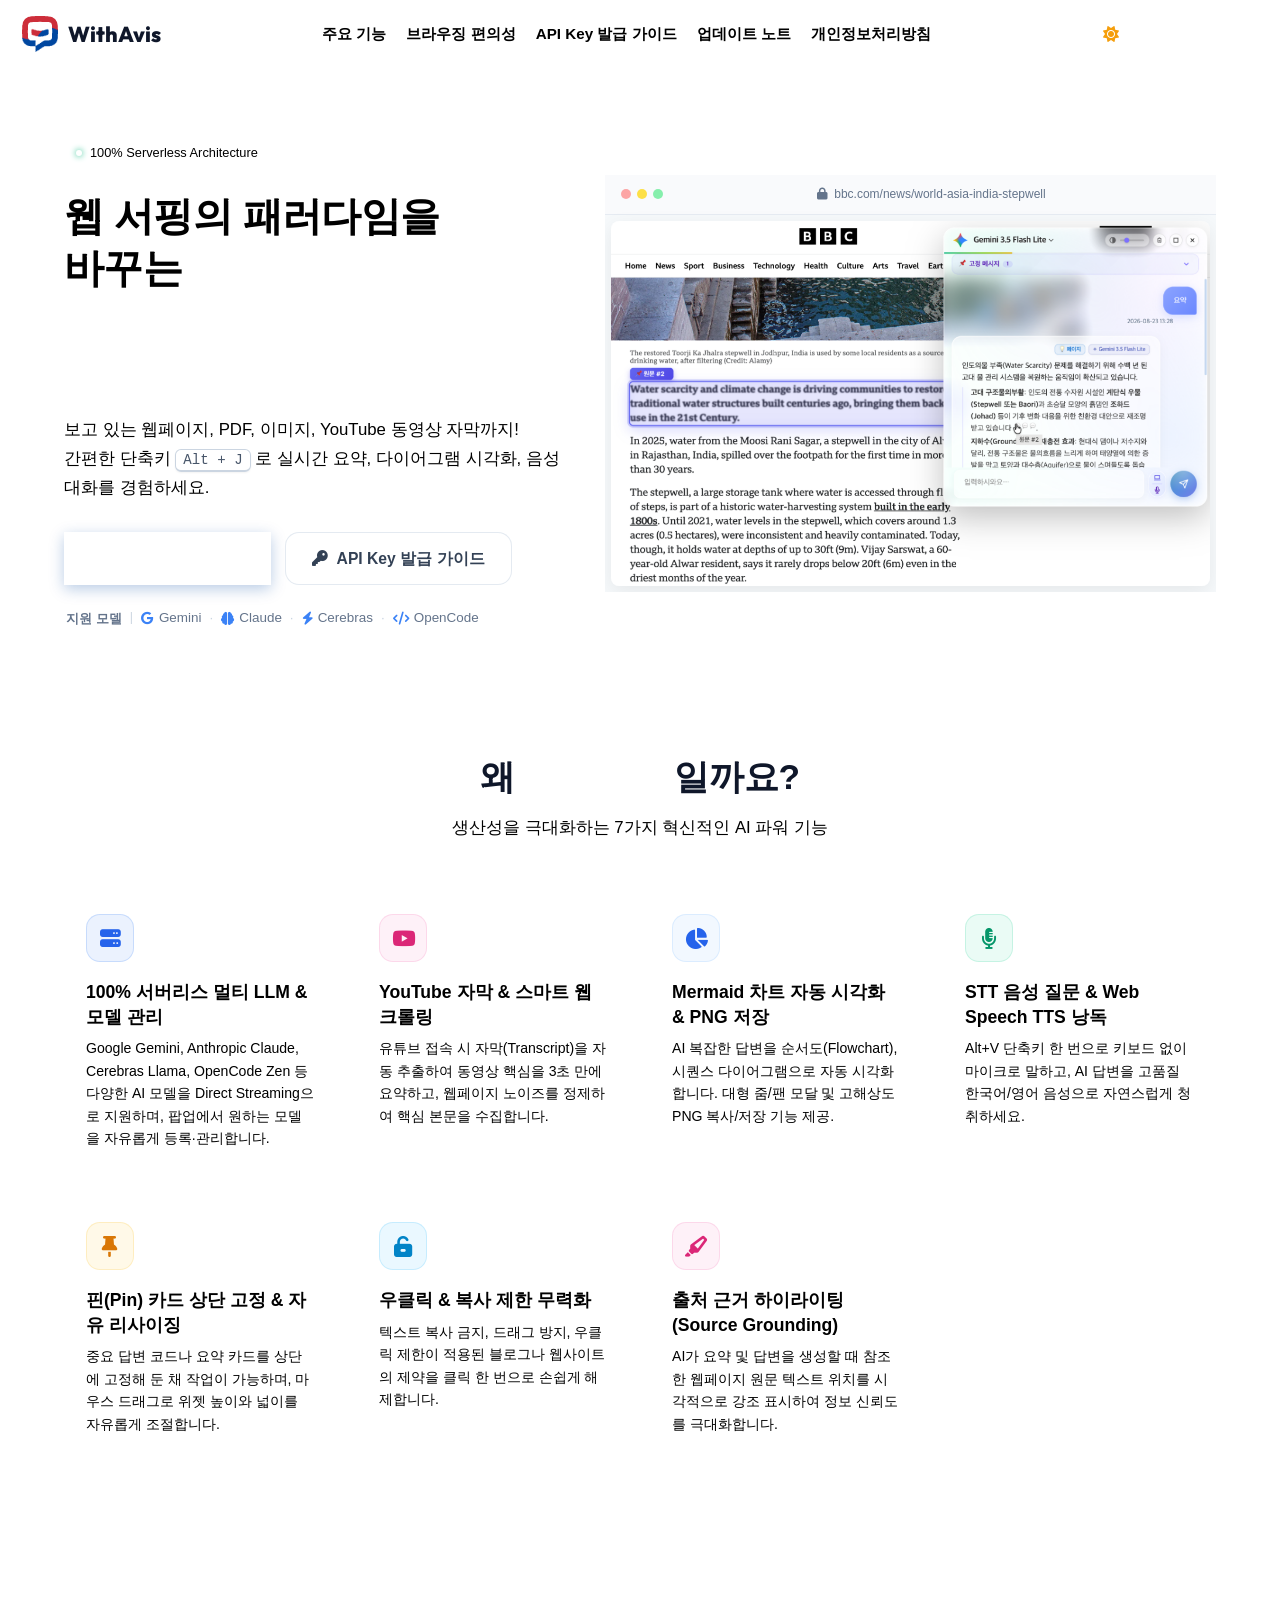
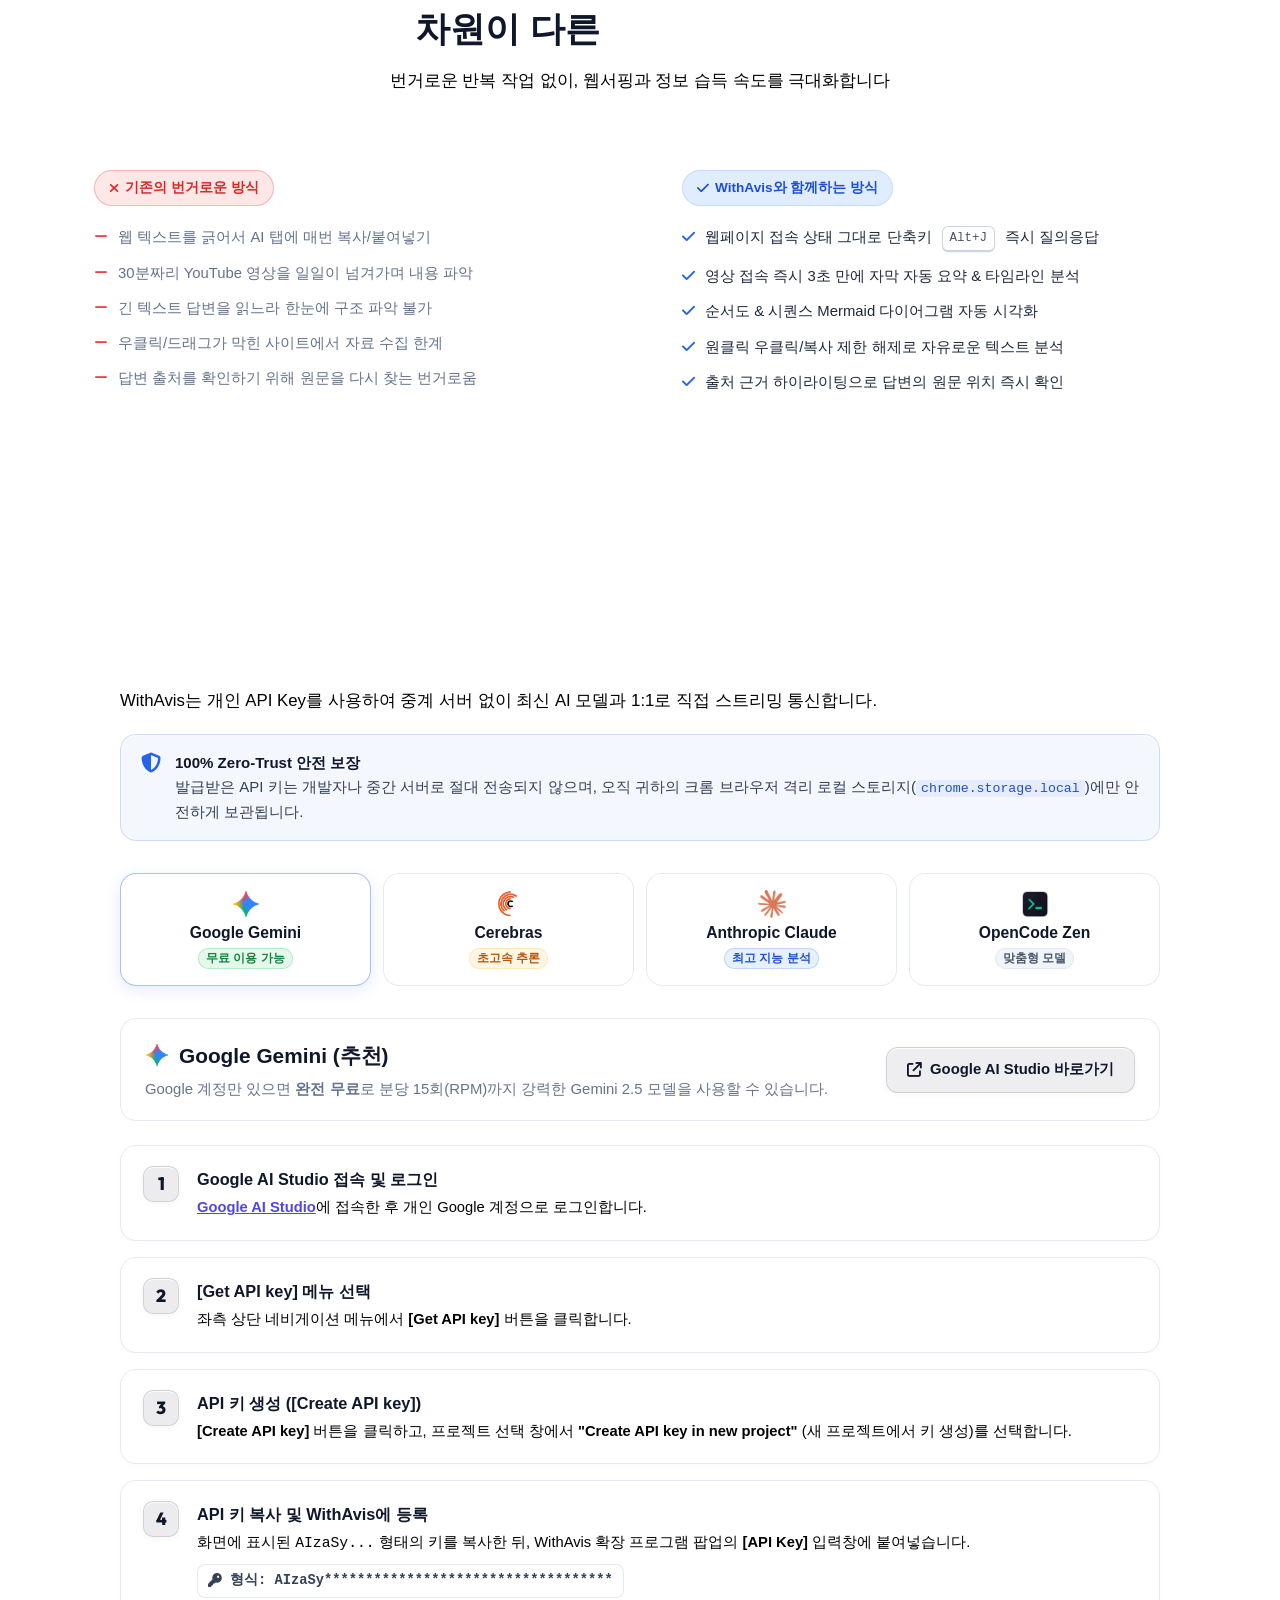
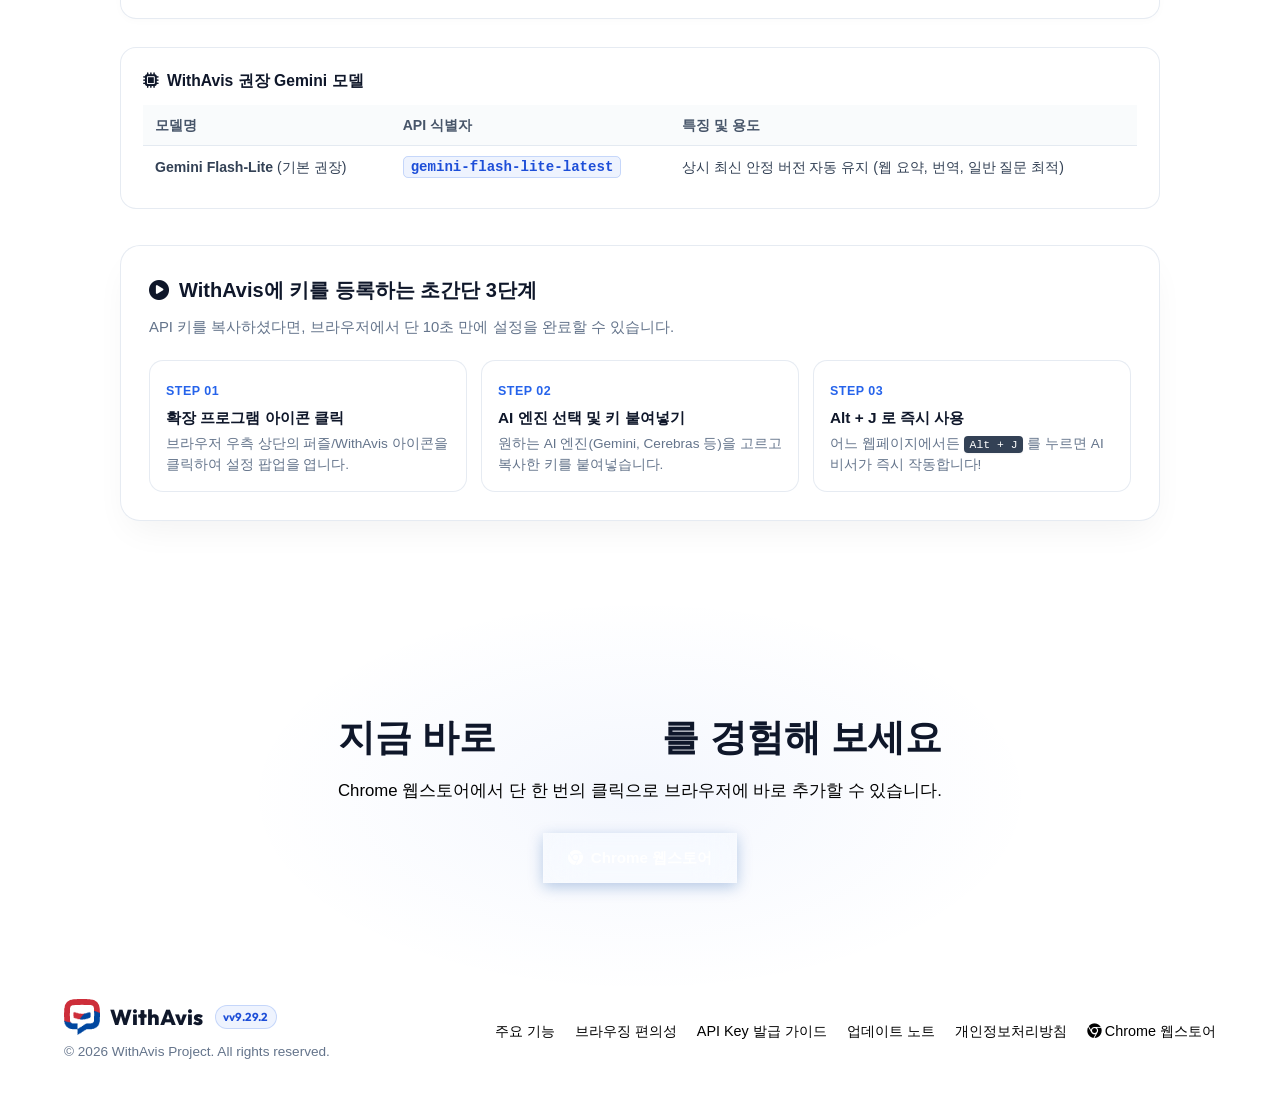
==== commit 5145d8a1: "chore(release): v9.29.2 웹사이트 리소스 릴리즈 동기화" ====
--- a/index.html
+++ b/index.html
@@ -31,16 +31,16 @@
     <link rel="stylesheet" href="https://cdnjs.cloudflare.com/ajax/libs/font-awesome/6.4.0/css/all.min.css">
 
     <!-- Favicon & PWA Icons -->
-    <link rel="icon" type="image/png" sizes="16x16" href="./assets/icon16.png?v=9.29.1">
-    <link rel="icon" type="image/png" sizes="48x48" href="./assets/icon48.png?v=9.29.1">
-    <link rel="icon" type="image/png" sizes="192x192" href="./assets/icon192.png?v=9.29.1">
-    <link rel="icon" type="image/png" sizes="512x512" href="./assets/icon512.png?v=9.29.1">
-    <link rel="apple-touch-icon" href="./assets/apple-touch-icon.png?v=9.29.1">
-    <link rel="apple-touch-icon" sizes="180x180" href="./assets/apple-touch-icon.png?v=9.29.1">
-    <link rel="apple-touch-icon" sizes="152x152" href="./assets/apple-touch-icon.png?v=9.29.1">
-    <link rel="apple-touch-icon" sizes="120x120" href="./assets/apple-touch-icon.png?v=9.29.1">
-    <link rel="apple-touch-icon-precomposed" href="./assets/apple-touch-icon.png?v=9.29.1">
-    <link rel="manifest" href="./manifest.json?v=9.29.1">
+    <link rel="icon" type="image/png" sizes="16x16" href="./assets/icon16.png?v=9.29.2">
+    <link rel="icon" type="image/png" sizes="48x48" href="./assets/icon48.png?v=9.29.2">
+    <link rel="icon" type="image/png" sizes="192x192" href="./assets/icon192.png?v=9.29.2">
+    <link rel="icon" type="image/png" sizes="512x512" href="./assets/icon512.png?v=9.29.2">
+    <link rel="apple-touch-icon" href="./assets/apple-touch-icon.png?v=9.29.2">
+    <link rel="apple-touch-icon" sizes="180x180" href="./assets/apple-touch-icon.png?v=9.29.2">
+    <link rel="apple-touch-icon" sizes="152x152" href="./assets/apple-touch-icon.png?v=9.29.2">
+    <link rel="apple-touch-icon" sizes="120x120" href="./assets/apple-touch-icon.png?v=9.29.2">
+    <link rel="apple-touch-icon-precomposed" href="./assets/apple-touch-icon.png?v=9.29.2">
+    <link rel="manifest" href="./manifest.json?v=9.29.2">
     <meta name="theme-color" content="#0a0c10" media="(prefers-color-scheme: dark)">
     <meta name="theme-color" content="#f8fafc" media="(prefers-color-scheme: light)">
     <meta name="mobile-web-app-capable" content="yes">
@@ -49,10 +49,10 @@
     <meta name="apple-mobile-web-app-title" content="WithAvis">
     <meta name="application-name" content="WithAvis">
     <meta name="msapplication-TileColor" content="#0a0b0e">
-    <meta name="msapplication-TileImage" content="./assets/icon192.png?v=9.29.1">
+    <meta name="msapplication-TileImage" content="./assets/icon192.png?v=9.29.2">
 
     <!-- Stylesheet -->
-    <link rel="stylesheet" href="styles.css?v=9.29.1">
+    <link rel="stylesheet" href="styles.css?v=9.29.2">
 </head>
 
 <body>
@@ -607,7 +607,7 @@
     <div id="site-footer"></div>
 
     <!-- Shared Navigation -->
-    <script src="site-nav.js?v=9.29.1"></script>
+    <script src="site-nav.js?v=9.29.2"></script>
     <!-- Script -->
     <script src="script.js"></script>
     <!-- Maker Tab Script -->
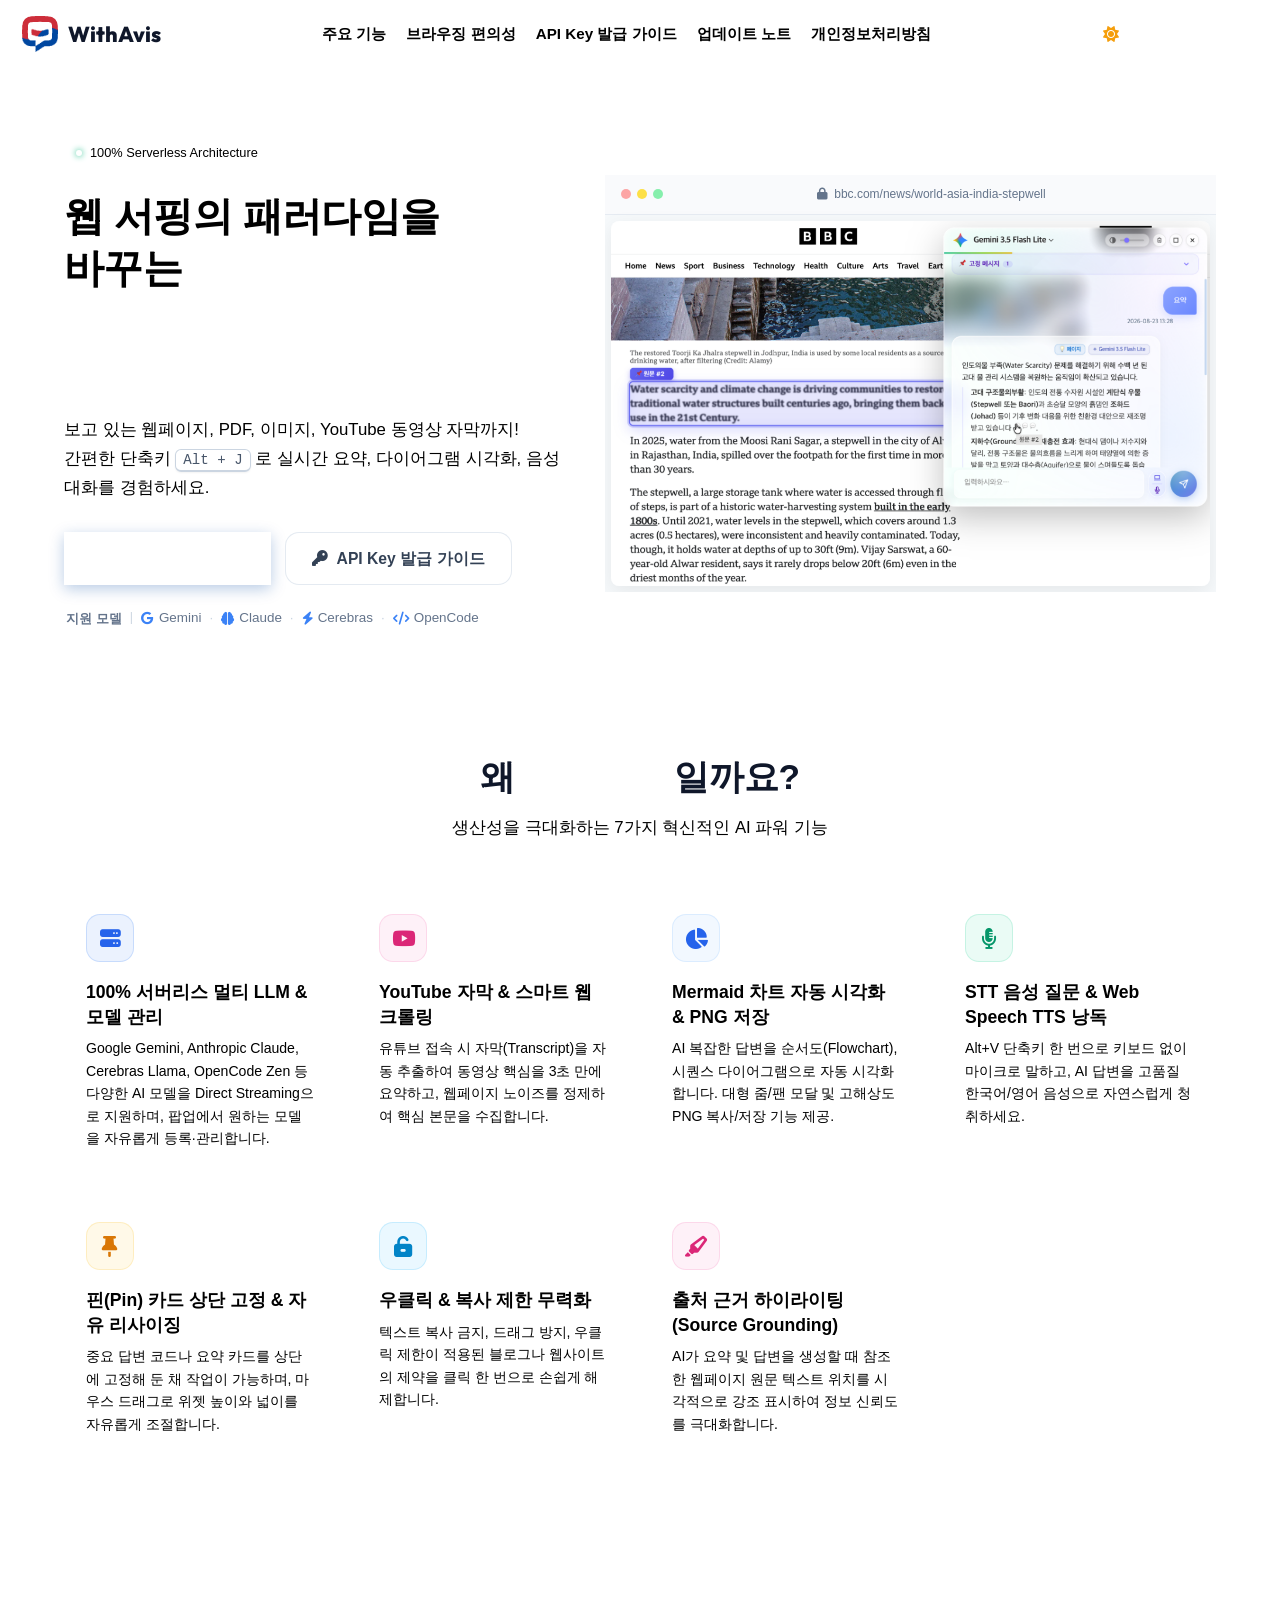
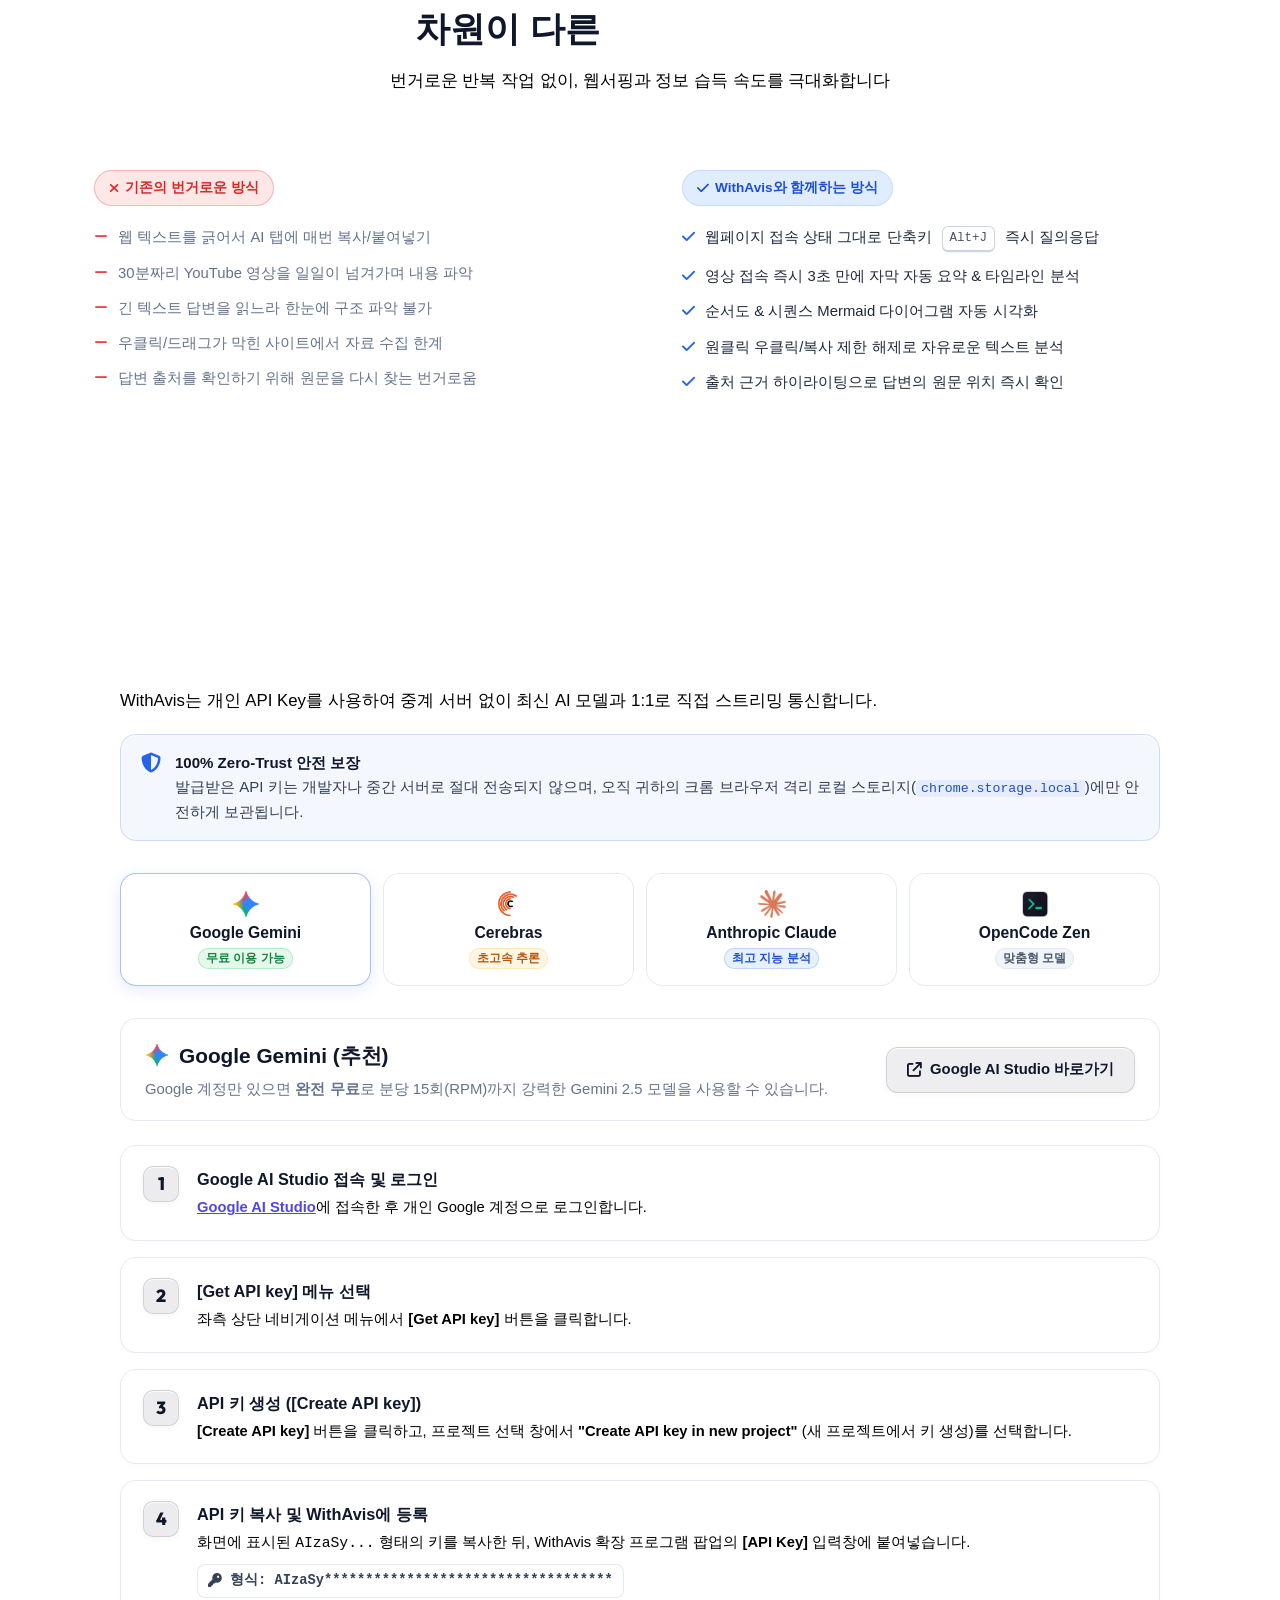
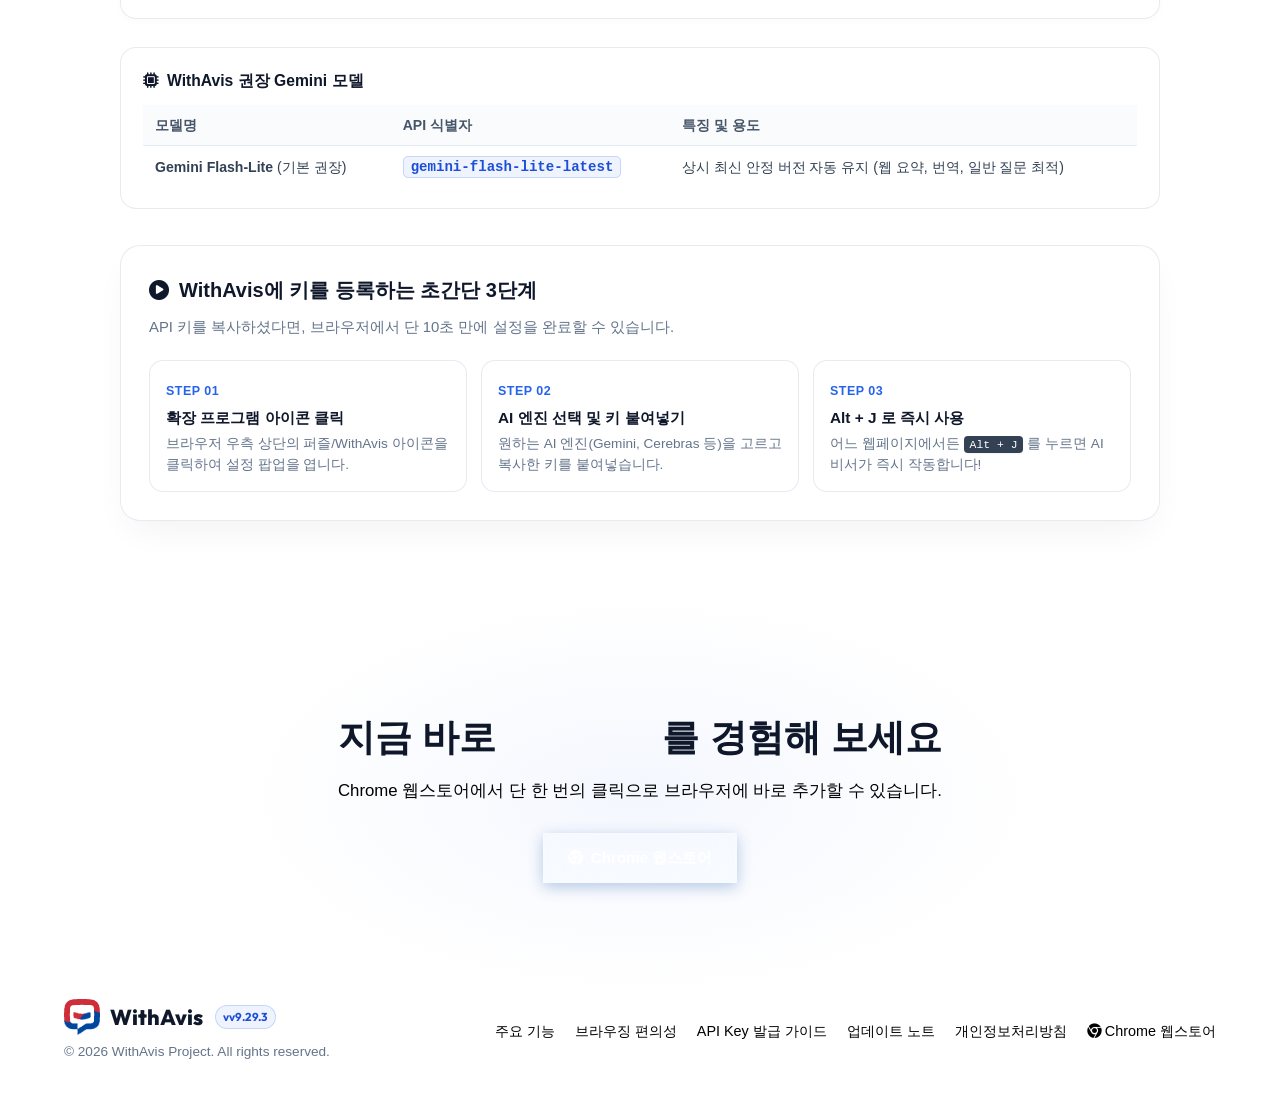
==== commit da250640: "chore(release): v9.29.3 웹사이트 리소스 릴리즈 동기화" ====
--- a/index.html
+++ b/index.html
@@ -31,16 +31,16 @@
     <link rel="stylesheet" href="https://cdnjs.cloudflare.com/ajax/libs/font-awesome/6.4.0/css/all.min.css">
 
     <!-- Favicon & PWA Icons -->
-    <link rel="icon" type="image/png" sizes="16x16" href="./assets/icon16.png?v=9.29.2">
-    <link rel="icon" type="image/png" sizes="48x48" href="./assets/icon48.png?v=9.29.2">
-    <link rel="icon" type="image/png" sizes="192x192" href="./assets/icon192.png?v=9.29.2">
-    <link rel="icon" type="image/png" sizes="512x512" href="./assets/icon512.png?v=9.29.2">
-    <link rel="apple-touch-icon" href="./assets/apple-touch-icon.png?v=9.29.2">
-    <link rel="apple-touch-icon" sizes="180x180" href="./assets/apple-touch-icon.png?v=9.29.2">
-    <link rel="apple-touch-icon" sizes="152x152" href="./assets/apple-touch-icon.png?v=9.29.2">
-    <link rel="apple-touch-icon" sizes="120x120" href="./assets/apple-touch-icon.png?v=9.29.2">
-    <link rel="apple-touch-icon-precomposed" href="./assets/apple-touch-icon.png?v=9.29.2">
-    <link rel="manifest" href="./manifest.json?v=9.29.2">
+    <link rel="icon" type="image/png" sizes="16x16" href="./assets/icon16.png?v=9.29.3">
+    <link rel="icon" type="image/png" sizes="48x48" href="./assets/icon48.png?v=9.29.3">
+    <link rel="icon" type="image/png" sizes="192x192" href="./assets/icon192.png?v=9.29.3">
+    <link rel="icon" type="image/png" sizes="512x512" href="./assets/icon512.png?v=9.29.3">
+    <link rel="apple-touch-icon" href="./assets/apple-touch-icon.png?v=9.29.3">
+    <link rel="apple-touch-icon" sizes="180x180" href="./assets/apple-touch-icon.png?v=9.29.3">
+    <link rel="apple-touch-icon" sizes="152x152" href="./assets/apple-touch-icon.png?v=9.29.3">
+    <link rel="apple-touch-icon" sizes="120x120" href="./assets/apple-touch-icon.png?v=9.29.3">
+    <link rel="apple-touch-icon-precomposed" href="./assets/apple-touch-icon.png?v=9.29.3">
+    <link rel="manifest" href="./manifest.json?v=9.29.3">
     <meta name="theme-color" content="#0a0c10" media="(prefers-color-scheme: dark)">
     <meta name="theme-color" content="#f8fafc" media="(prefers-color-scheme: light)">
     <meta name="mobile-web-app-capable" content="yes">
@@ -49,10 +49,10 @@
     <meta name="apple-mobile-web-app-title" content="WithAvis">
     <meta name="application-name" content="WithAvis">
     <meta name="msapplication-TileColor" content="#0a0b0e">
-    <meta name="msapplication-TileImage" content="./assets/icon192.png?v=9.29.2">
+    <meta name="msapplication-TileImage" content="./assets/icon192.png?v=9.29.3">
 
     <!-- Stylesheet -->
-    <link rel="stylesheet" href="styles.css?v=9.29.2">
+    <link rel="stylesheet" href="styles.css?v=9.29.3">
 </head>
 
 <body>
@@ -607,7 +607,7 @@
     <div id="site-footer"></div>
 
     <!-- Shared Navigation -->
-    <script src="site-nav.js?v=9.29.2"></script>
+    <script src="site-nav.js?v=9.29.3"></script>
     <!-- Script -->
     <script src="script.js"></script>
     <!-- Maker Tab Script -->
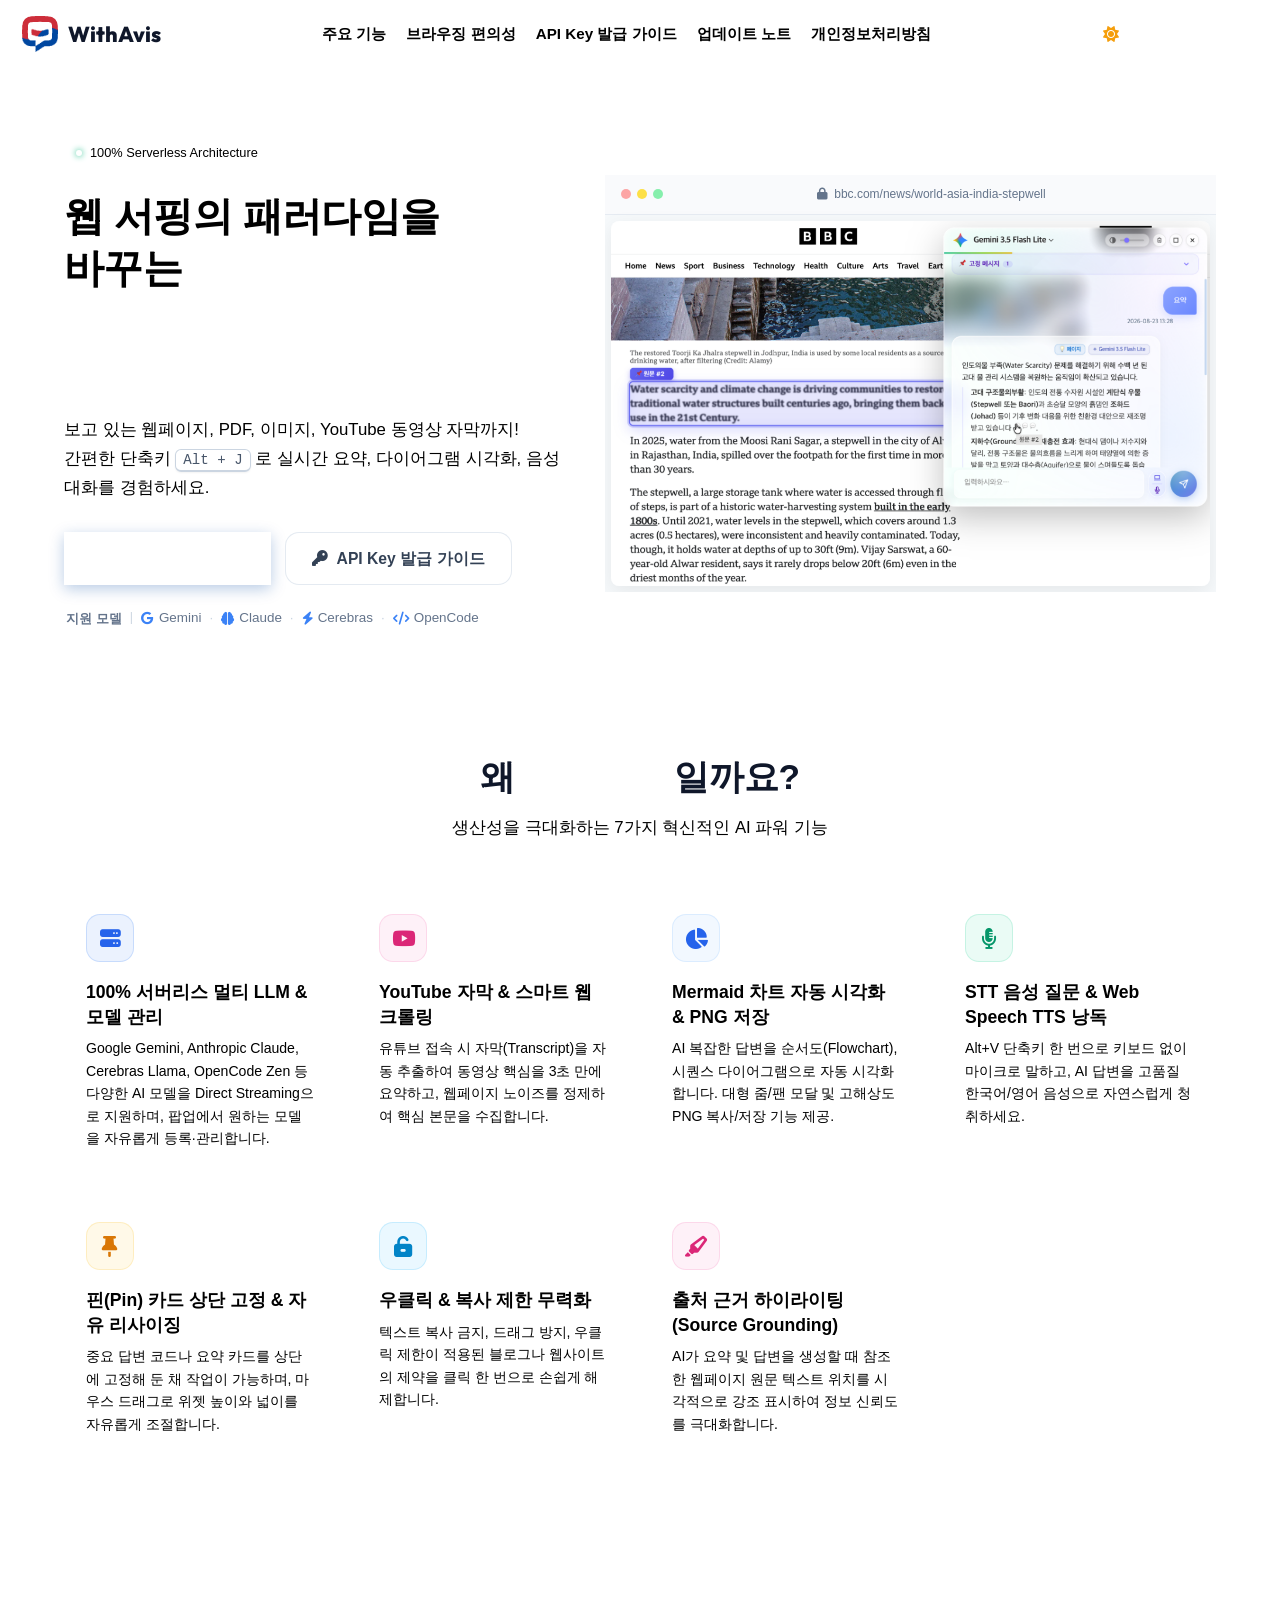
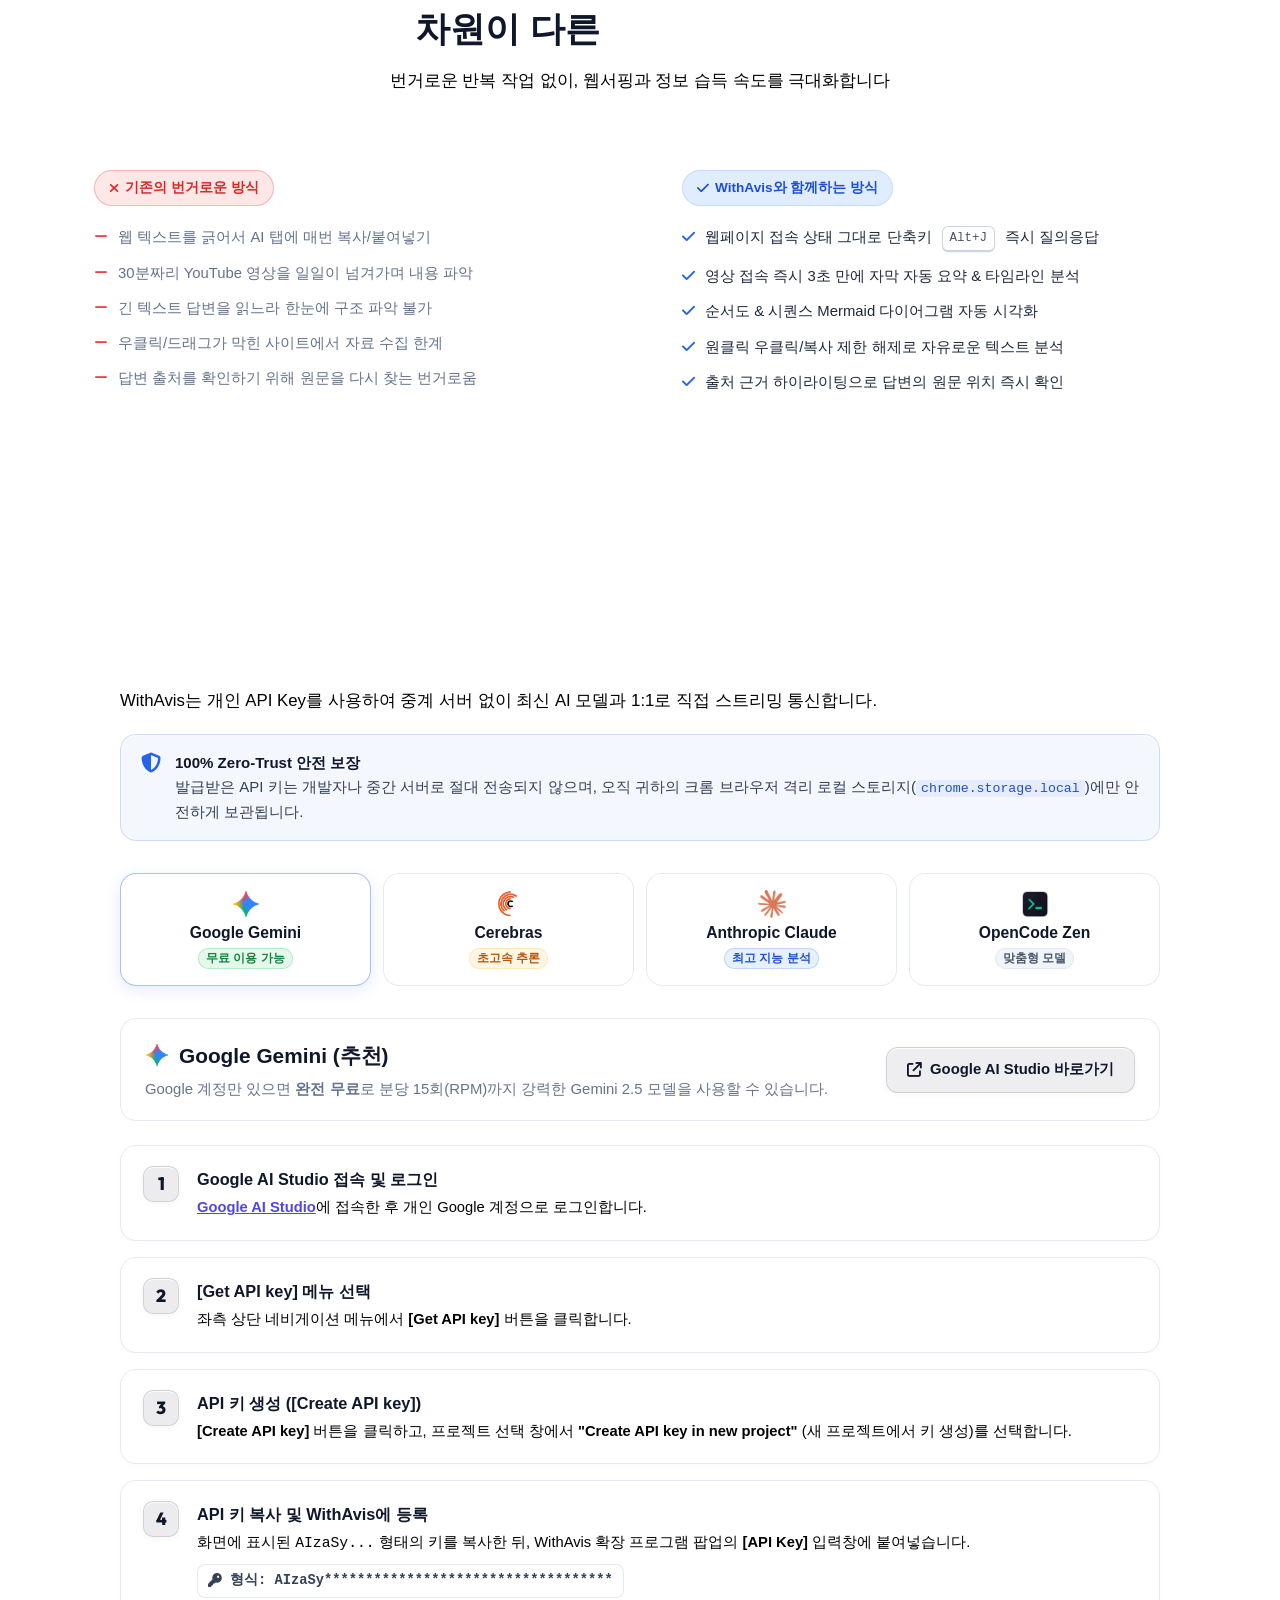
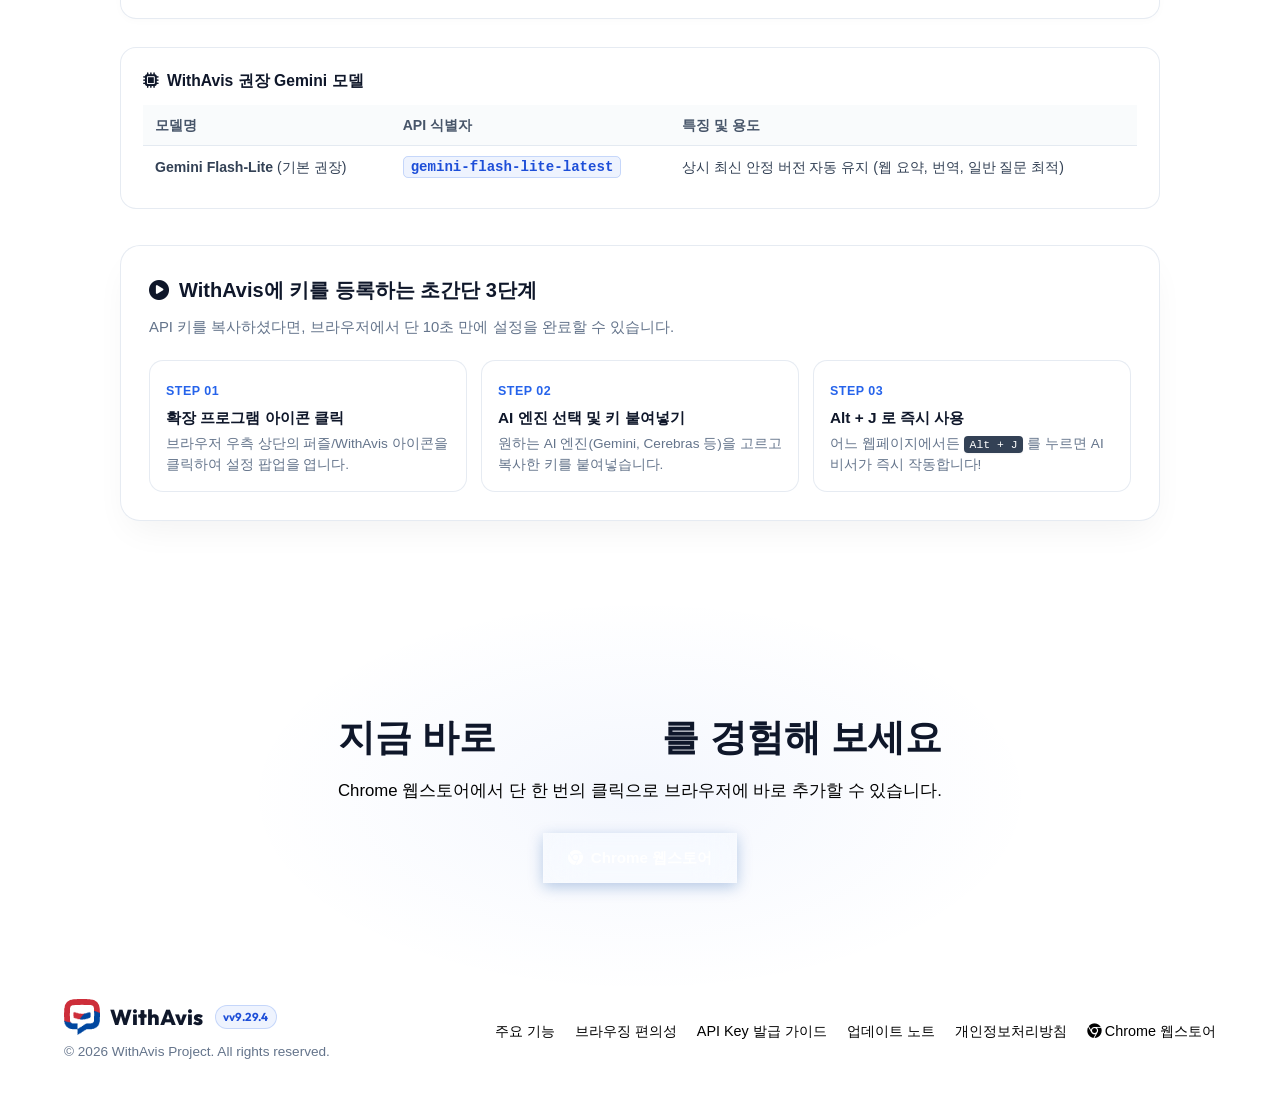
==== commit a9d4f050: "chore(release): v9.29.4 웹사이트 리소스 릴리즈 동기화" ====
--- a/index.html
+++ b/index.html
@@ -31,16 +31,16 @@
     <link rel="stylesheet" href="https://cdnjs.cloudflare.com/ajax/libs/font-awesome/6.4.0/css/all.min.css">
 
     <!-- Favicon & PWA Icons -->
-    <link rel="icon" type="image/png" sizes="16x16" href="./assets/icon16.png?v=9.29.3">
-    <link rel="icon" type="image/png" sizes="48x48" href="./assets/icon48.png?v=9.29.3">
-    <link rel="icon" type="image/png" sizes="192x192" href="./assets/icon192.png?v=9.29.3">
-    <link rel="icon" type="image/png" sizes="512x512" href="./assets/icon512.png?v=9.29.3">
-    <link rel="apple-touch-icon" href="./assets/apple-touch-icon.png?v=9.29.3">
-    <link rel="apple-touch-icon" sizes="180x180" href="./assets/apple-touch-icon.png?v=9.29.3">
-    <link rel="apple-touch-icon" sizes="152x152" href="./assets/apple-touch-icon.png?v=9.29.3">
-    <link rel="apple-touch-icon" sizes="120x120" href="./assets/apple-touch-icon.png?v=9.29.3">
-    <link rel="apple-touch-icon-precomposed" href="./assets/apple-touch-icon.png?v=9.29.3">
-    <link rel="manifest" href="./manifest.json?v=9.29.3">
+    <link rel="icon" type="image/png" sizes="16x16" href="./assets/icon16.png?v=9.29.4">
+    <link rel="icon" type="image/png" sizes="48x48" href="./assets/icon48.png?v=9.29.4">
+    <link rel="icon" type="image/png" sizes="192x192" href="./assets/icon192.png?v=9.29.4">
+    <link rel="icon" type="image/png" sizes="512x512" href="./assets/icon512.png?v=9.29.4">
+    <link rel="apple-touch-icon" href="./assets/apple-touch-icon.png?v=9.29.4">
+    <link rel="apple-touch-icon" sizes="180x180" href="./assets/apple-touch-icon.png?v=9.29.4">
+    <link rel="apple-touch-icon" sizes="152x152" href="./assets/apple-touch-icon.png?v=9.29.4">
+    <link rel="apple-touch-icon" sizes="120x120" href="./assets/apple-touch-icon.png?v=9.29.4">
+    <link rel="apple-touch-icon-precomposed" href="./assets/apple-touch-icon.png?v=9.29.4">
+    <link rel="manifest" href="./manifest.json?v=9.29.4">
     <meta name="theme-color" content="#0a0c10" media="(prefers-color-scheme: dark)">
     <meta name="theme-color" content="#f8fafc" media="(prefers-color-scheme: light)">
     <meta name="mobile-web-app-capable" content="yes">
@@ -49,10 +49,10 @@
     <meta name="apple-mobile-web-app-title" content="WithAvis">
     <meta name="application-name" content="WithAvis">
     <meta name="msapplication-TileColor" content="#0a0b0e">
-    <meta name="msapplication-TileImage" content="./assets/icon192.png?v=9.29.3">
+    <meta name="msapplication-TileImage" content="./assets/icon192.png?v=9.29.4">
 
     <!-- Stylesheet -->
-    <link rel="stylesheet" href="styles.css?v=9.29.3">
+    <link rel="stylesheet" href="styles.css?v=9.29.4">
 </head>
 
 <body>
@@ -607,7 +607,7 @@
     <div id="site-footer"></div>
 
     <!-- Shared Navigation -->
-    <script src="site-nav.js?v=9.29.3"></script>
+    <script src="site-nav.js?v=9.29.4"></script>
     <!-- Script -->
     <script src="script.js"></script>
     <!-- Maker Tab Script -->
